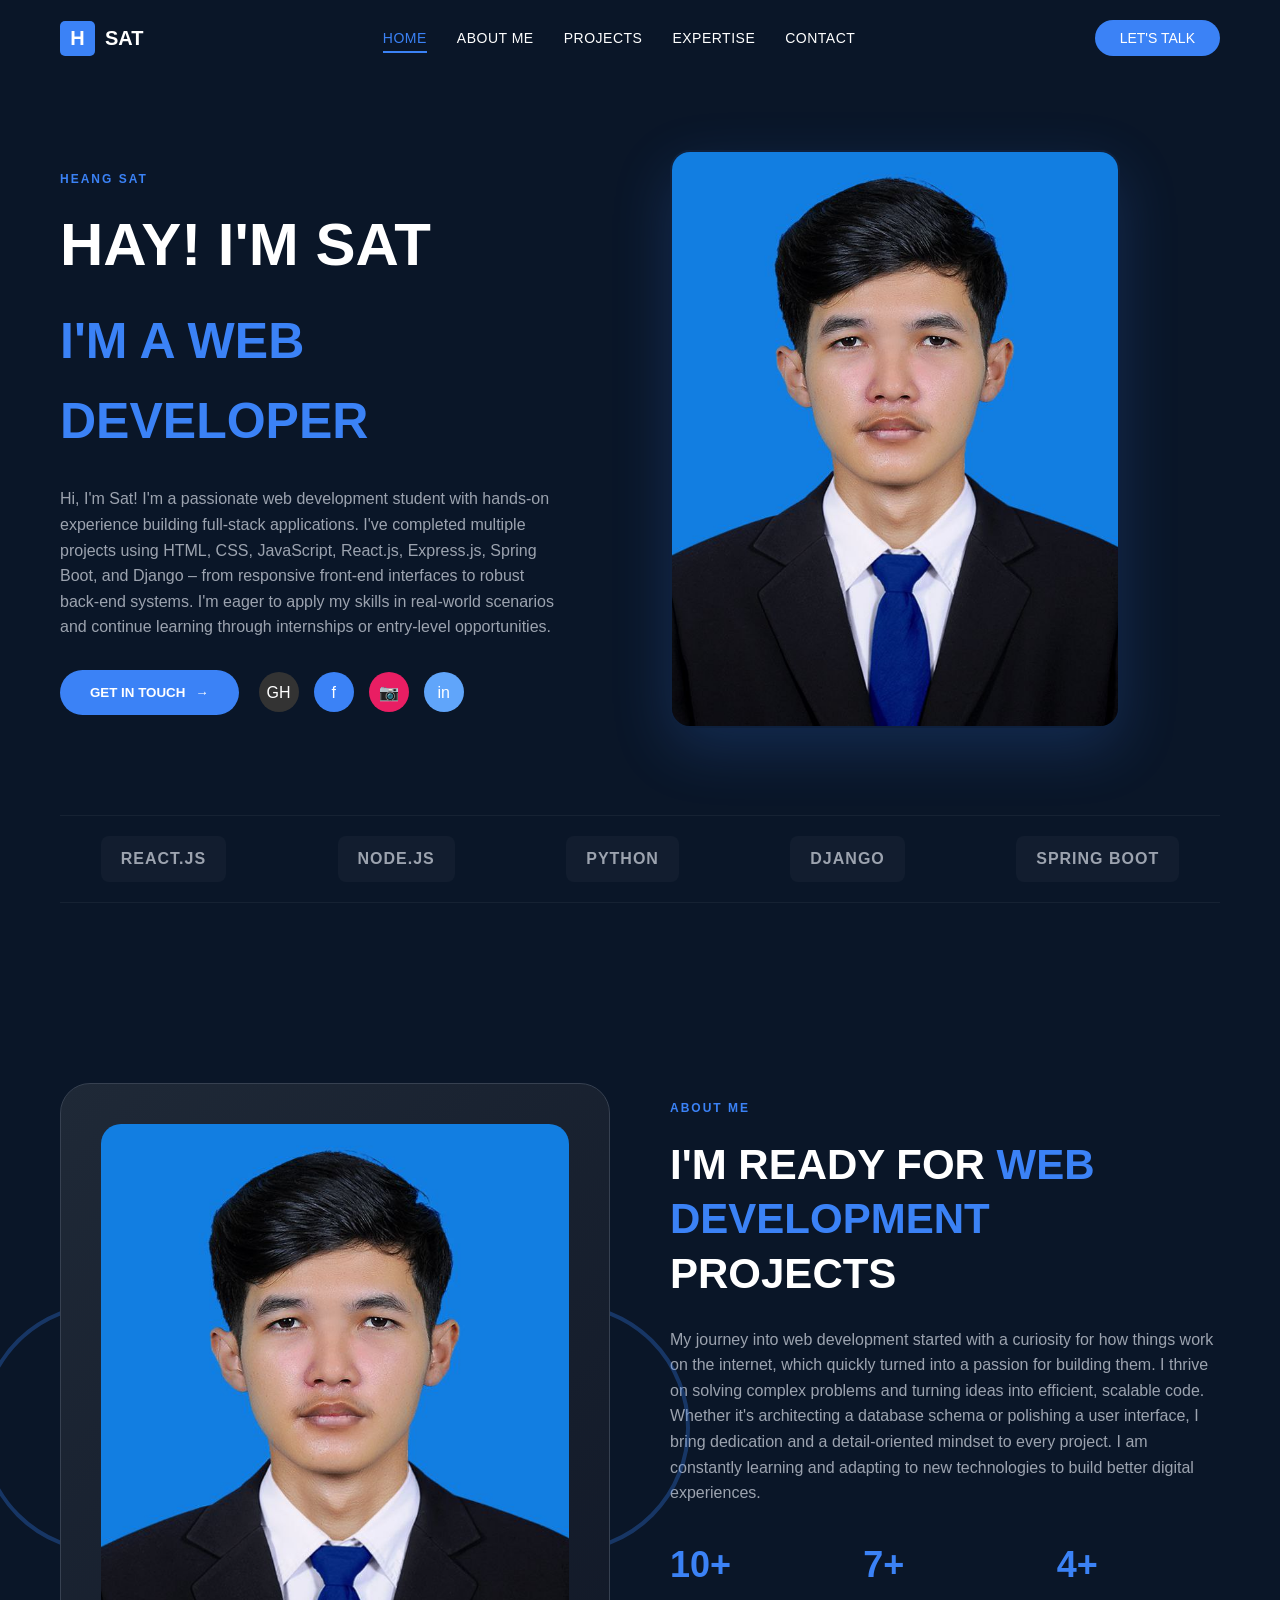
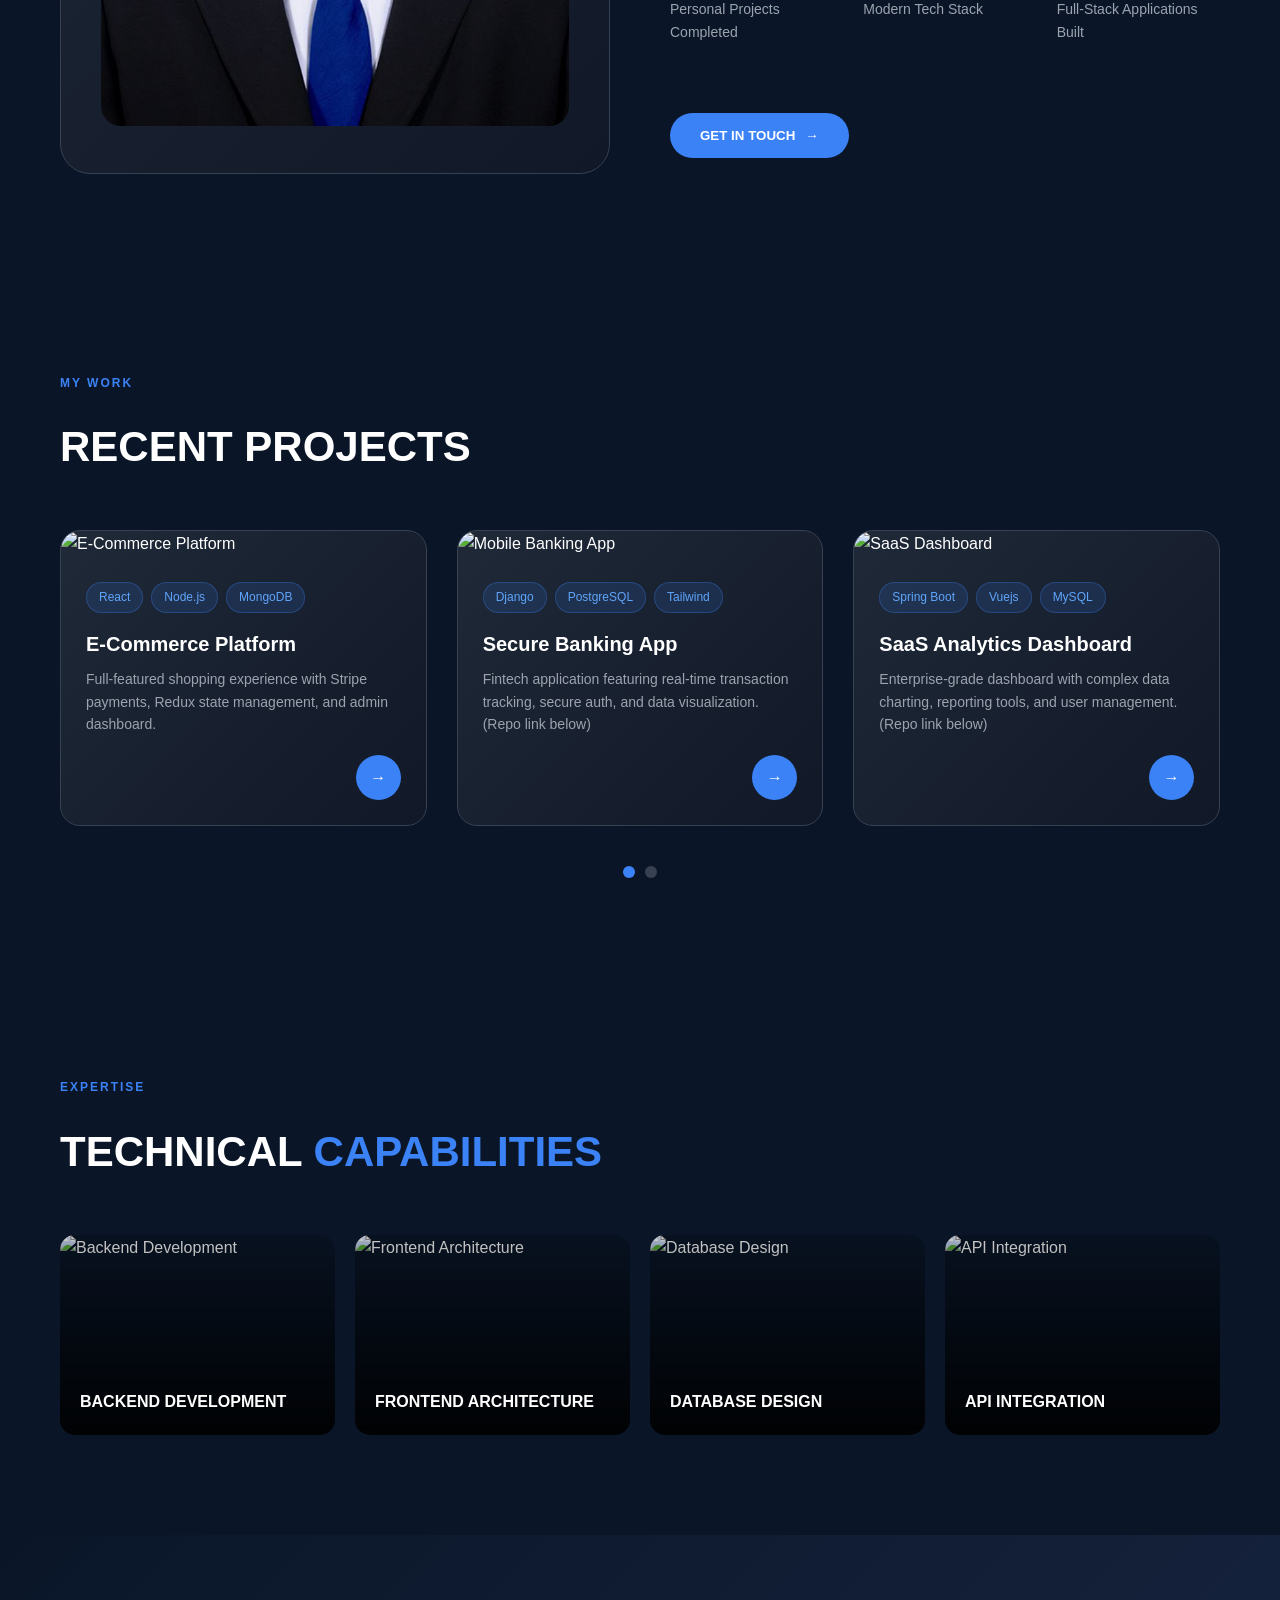
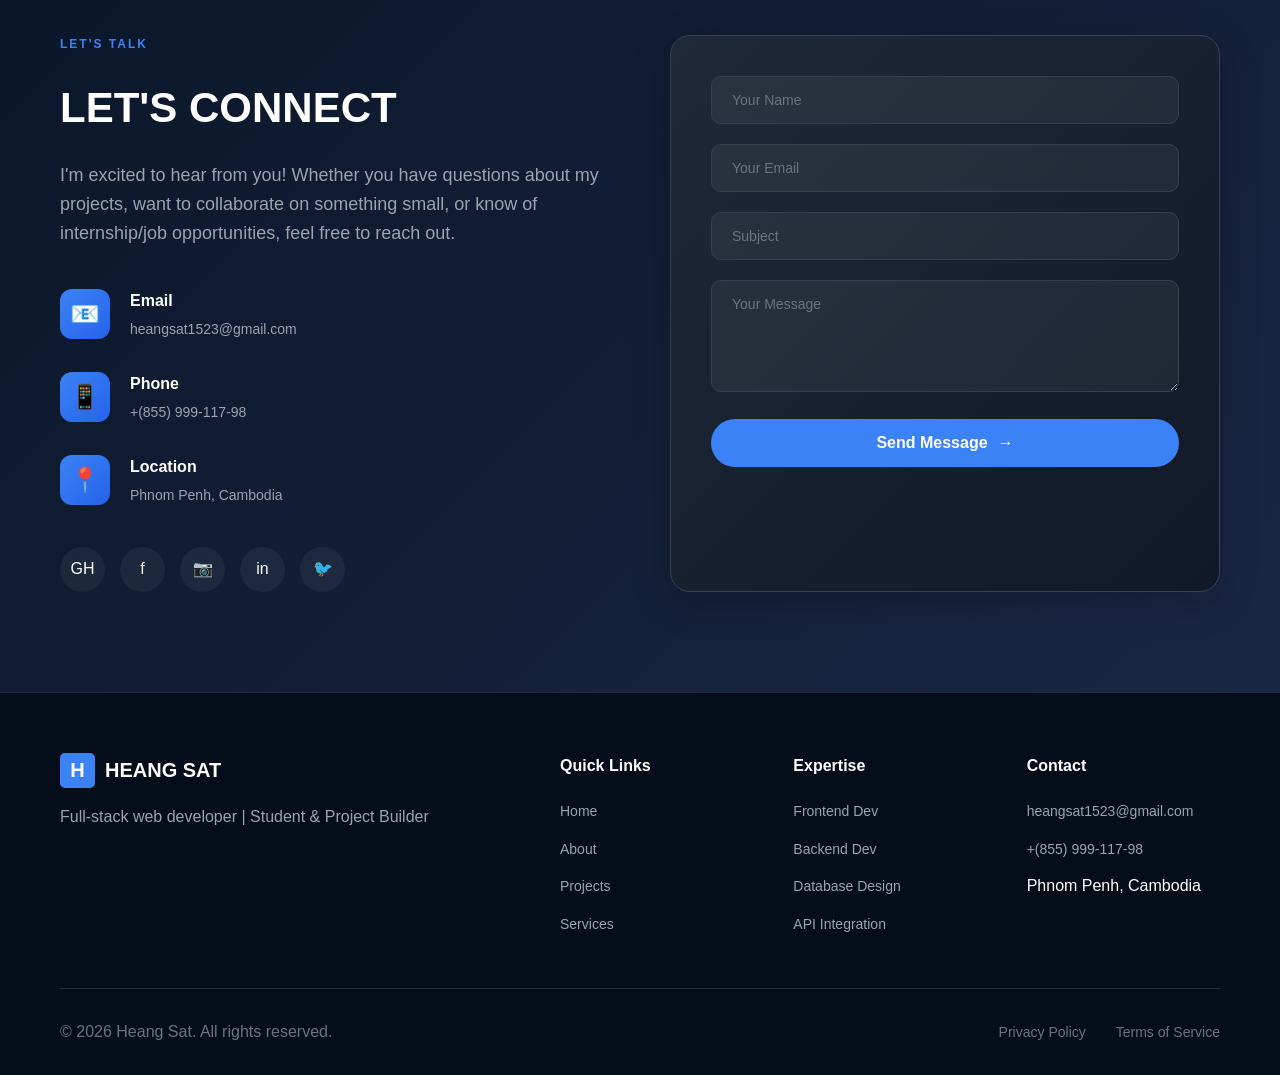
==== index.html @ 0d3fd27a "fix" ====
<!doctype html>
<html lang="en">
    <head>
        <meta charset="UTF-8" />
        <meta name="viewport" content="width=device-width, initial-scale=1.0" />
        <link rel="stylesheet" href="style.css" />
        <title>Heang Sat - Full Stack Developer</title>
    </head>
    <body>
        <nav id="navbar">
            <div class="nav-container">
                <div class="logo">
                    <div class="logo-icon">H</div>
                    <span>SAT</span>
                </div>
                <ul class="nav-links" id="navLinks">
                    <li><a href="#home" class="active">HOME</a></li>
                    <li><a href="#about">ABOUT ME</a></li>
                    <li><a href="#projects">PROJECTS</a></li>
                    <li><a href="#services">EXPERTISE</a></li>
                    <li><a href="#contact">CONTACT</a></li>
                </ul>
                <button class="cta-btn nav-cta">LET'S TALK</button>
                <button class="menu-toggle" id="menuToggle">☰</button>
            </div>
        </nav>

        <section class="hero" id="home">
            <div class="container">
                <div class="hero-content">
                    <div class="hero-text">
                        <h3>HEANG SAT</h3>
                        <h1>HAY! I'M SAT</h1>
                        <h2>I'M A WEB DEVELOPER</h2>
                        <p>
                            Hi, I'm Sat! I'm a passionate web development
                            student with hands-on experience building full-stack
                            applications. I've completed multiple projects using
                            HTML, CSS, JavaScript, React.js, Express.js, Spring
                            Boot, and Django – from responsive front-end
                            interfaces to robust back-end systems. I'm eager to
                            apply my skills in real-world scenarios and continue
                            learning through internships or entry-level
                            opportunities.
                        </p>
                        <div class="hero-actions">
                            <button class="btn-primary">
                                GET IN TOUCH
                                <span>→</span>
                            </button>
                            <div class="social-links">
                                <a
                                    href="https://github.com/heangsat"
                                    target="_blank"
                                    class="social-icon github"
                                    style="text-decoration: none; color: white"
                                    >GH</a
                                >
                                <div class="social-icon facebook">f</div>
                                <div class="social-icon instagram">📷</div>
                                <div class="social-icon linkedin">in</div>
                            </div>
                        </div>
                    </div>
                    <div class="hero-image">
                        <img src="image/heang-sat.jpg" alt="Heang Sat" />
                    </div>
                </div>
                <div class="logo-strip">
                    <span class="tech-item">REACT.JS</span>
                    <span class="tech-item">NODE.JS</span>
                    <span class="tech-item">PYTHON</span>
                    <span class="tech-item">DJANGO</span>
                    <span class="tech-item">SPRING BOOT</span>
                </div>
            </div>
        </section>

        <section class="about" id="about">
            <div class="container">
                <div class="about-content">
                    <div class="about-image">
                        <div class="circle-decoration circle-left"></div>
                        <div class="circle-decoration circle-right"></div>
                        <div class="about-image-wrapper">
                            <img src="image/heang-sat.jpg" alt="About SAT" />
                        </div>
                    </div>
                    <div class="about-text">
                        <h3>ABOUT ME</h3>
                        <h2>
                            I'M READY FOR <span>WEB DEVELOPMENT</span> PROJECTS
                        </h2>
                        <p>
                            My journey into web development started with a
                            curiosity for how things work on the internet, which
                            quickly turned into a passion for building them. I
                            thrive on solving complex problems and turning ideas
                            into efficient, scalable code. Whether it's
                            architecting a database schema or polishing a user
                            interface, I bring dedication and a detail-oriented
                            mindset to every project. I am constantly learning
                            and adapting to new technologies to build better
                            digital experiences.
                        </p>
                        <div class="stats">
                            <div class="stat-item">
                                <h4>10+</h4>
                                <p>Personal Projects Completed</p>
                            </div>
                            <div class="stat-item">
                                <h4>7+</h4>
                                <p>Modern Tech Stack</p>
                            </div>
                            <div class="stat-item">
                                <h4>4+</h4>
                                <p>Full-Stack Applications Built</p>
                            </div>
                        </div>
                        <button
                            class="btn-primary"
                            onclick="window.location.href = '#contact'"
                        >
                            GET IN TOUCH
                            <span>→</span>
                        </button>
                    </div>
                </div>
            </div>
        </section>

        <section class="projects" id="projects">
            <div class="container">
                <div class="section-header">
                    <h3>MY WORK</h3>
                    <h2>RECENT PROJECTS</h2>
                </div>
                <div class="projects-grid">
                    <div class="project-card">
                        <img
                            src="https://images.unsplash.com/photo-1467232004584-a241de8bcf5d?w=800&h=600&fit=crop"
                            alt="E-Commerce Platform"
                        />
                        <div class="project-info">
                            <div class="project-tags">
                                <span class="tag">React</span>
                                <span class="tag">Node.js</span>
                                <span class="tag">MongoDB</span>
                            </div>
                            <h3>E-Commerce Platform</h3>
                            <p>
                                Full-featured shopping experience with Stripe
                                payments, Redux state management, and admin
                                dashboard.
                            </p>
                            <div class="project-arrow">
                                <a
                                    href="https://frontend-3s97waiqn-heangsats-projects.vercel.app/"
                                    target="_blank"
                                    >→</a
                                >
                            </div>
                        </div>
                    </div>
                    <div class="project-card">
                        <img
                            src="https://images.unsplash.com/photo-1460925895917-afdab827c52f?w=800&h=600&fit=crop"
                            alt="Mobile Banking App"
                        />
                        <div class="project-info">
                            <div class="project-tags">
                                <span class="tag">Django</span>
                                <span class="tag">PostgreSQL</span>
                                <span class="tag">Tailwind</span>
                            </div>
                            <h3>Secure Banking App</h3>
                            <p>
                                Fintech application featuring real-time
                                transaction tracking, secure auth, and data
                                visualization. (Repo link below)
                            </p>
                            <div class="project-arrow">
                                <a
                                    href="https://github.com/heangsat"
                                    target="_blank"
                                    >→</a
                                >
                            </div>
                        </div>
                    </div>
                    <div class="project-card">
                        <img
                            src="https://images.unsplash.com/photo-1551650975-87deedd944c3?w=800&h=600&fit=crop"
                            alt="SaaS Dashboard"
                        />
                        <div class="project-info">
                            <div class="project-tags">
                                <span class="tag">Spring Boot</span>
                                <span class="tag">Vuejs</span>
                                <span class="tag">MySQL</span>
                            </div>
                            <h3>SaaS Analytics Dashboard</h3>
                            <p>
                                Enterprise-grade dashboard with complex data
                                charting, reporting tools, and user management.
                                (Repo link below)
                            </p>
                            <div class="project-arrow">
                                <a
                                    href="https://github.com/heangsat"
                                    target="_blank"
                                    >→</a
                                >
                            </div>
                        </div>
                    </div>
                </div>
                <div class="slider-dots">
                    <span class="dot active"></span>
                    <span class="dot"></span>
                </div>
            </div>
        </section>

        <section class="services" id="services">
            <div class="container">
                <div class="section-header">
                    <h3>EXPERTISE</h3>
                    <h2>
                        TECHNICAL
                        <span style="color: #3b82f6">CAPABILITIES</span>
                    </h2>
                </div>
                <div class="services-grid">
                    <div class="service-card">
                        <img
                            src="https://images.unsplash.com/photo-1555099962-4199c345e5dd?w=400&h=300&fit=crop"
                            alt="Backend Development"
                        />
                        <div class="service-overlay">
                            <h3>BACKEND DEVELOPMENT</h3>
                        </div>
                    </div>
                    <div class="service-card">
                        <img
                            src="https://images.unsplash.com/photo-1581291518633-83b4ebd1d83e?w=400&h=300&fit=crop"
                            alt="Frontend Architecture"
                        />
                        <div class="service-overlay">
                            <h3>FRONTEND ARCHITECTURE</h3>
                        </div>
                    </div>
                    <div class="service-card">
                        <img
                            src="https://images.unsplash.com/photo-1544383835-bda2bc66a55d?w=400&h=300&fit=crop"
                            alt="Database Design"
                        />
                        <div class="service-overlay">
                            <h3>DATABASE DESIGN</h3>
                        </div>
                    </div>
                    <div class="service-card">
                        <img
                            src="https://images.unsplash.com/photo-1551288049-bebda4e38f71?w=400&h=300&fit=crop"
                            alt="API Integration"
                        />
                        <div class="service-overlay">
                            <h3>API INTEGRATION</h3>
                        </div>
                    </div>
                </div>
            </div>
        </section>

        <section class="contact" id="contact">
            <div class="container">
                <div class="contact-content">
                    <div class="contact-info">
                        <h3>LET'S TALK</h3>
                        <h2>LET'S CONNECT</h2>
                        <p>
                            I'm excited to hear from you! Whether you have
                            questions about my projects, want to collaborate on
                            something small, or know of internship/job
                            opportunities, feel free to reach out.
                        </p>

                        <div class="contact-details">
                            <div class="contact-item">
                                <div class="contact-icon">📧</div>
                                <div>
                                    <h4>Email</h4>
                                    <p>heangsat1523@gmail.com</p>
                                </div>
                            </div>
                            <div class="contact-item">
                                <div class="contact-icon">📱</div>
                                <div>
                                    <h4>Phone</h4>
                                    <p>+(855) 999-117-98</p>
                                </div>
                            </div>
                            <div class="contact-item">
                                <div class="contact-icon">📍</div>
                                <div>
                                    <h4>Location</h4>
                                    <p>Phnom Penh, Cambodia</p>
                                </div>
                            </div>
                        </div>

                        <div class="social-links-footer">
                            <a
                                href="https://github.com/heangsat"
                                target="_blank"
                                class="social-link-footer github"
                                >GH</a
                            >
                            <a href="#" class="social-link-footer facebook"
                                >f</a
                            >
                            <a href="#" class="social-link-footer instagram"
                                >📷</a
                            >
                            <a href="#" class="social-link-footer linkedin"
                                >in</a
                            >
                            <a href="#" class="social-link-footer twitter"
                                >🐦</a
                            >
                        </div>
                    </div>

                    <div class="contact-form-wrapper">
                        <form class="contact-form">
                            <div class="form-group">
                                <input
                                    type="text"
                                    placeholder="Your Name"
                                    required
                                />
                            </div>
                            <div class="form-group">
                                <input
                                    type="email"
                                    placeholder="Your Email"
                                    required
                                />
                            </div>
                            <div class="form-group">
                                <input type="text" placeholder="Subject" />
                            </div>
                            <div class="form-group">
                                <textarea
                                    placeholder="Your Message"
                                    rows="5"
                                    required
                                ></textarea>
                            </div>
                            <button type="submit" class="btn-submit">
                                Send Message
                                <span>→</span>
                            </button>
                        </form>
                    </div>
                </div>
            </div>
        </section>

        <footer>
            <div class="container">
                <div class="footer-content">
                    <div class="footer-brand">
                        <div class="logo">
                            <div class="logo-icon">H</div>
                            <span>HEANG SAT</span>
                        </div>
                        <p>
                            Full-stack web developer | Student & Project Builder
                        </p>
                    </div>
                    <div class="footer-links">
                        <div class="footer-column">
                            <h4>Quick Links</h4>
                            <ul>
                                <li><a href="#home">Home</a></li>
                                <li><a href="#about">About</a></li>
                                <li><a href="#projects">Projects</a></li>
                                <li><a href="#services">Services</a></li>
                            </ul>
                        </div>
                        <div class="footer-column">
                            <h4>Expertise</h4>
                            <ul>
                                <li><a href="#">Frontend Dev</a></li>
                                <li><a href="#">Backend Dev</a></li>
                                <li><a href="#">Database Design</a></li>
                                <li><a href="#">API Integration</a></li>
                            </ul>
                        </div>
                        <div class="footer-column">
                            <h4>Contact</h4>
                            <ul>
                                <li>
                                    <a href="mailto:heangsat1523@gmail.com"
                                        >heangsat1523@gmail.com</a
                                    >
                                </li>
                                <li>
                                    <a href="tel:+(855)99911798"
                                        >+(855) 999-117-98</a
                                    >
                                </li>
                                <li>Phnom Penh, Cambodia</li>
                            </ul>
                        </div>
                    </div>
                </div>
                <div class="footer-bottom">
                    <p>© 2026 Heang Sat. All rights reserved.</p>
                    <div class="footer-bottom-links">
                        <a href="#">Privacy Policy</a>
                        <a href="#">Terms of Service</a>
                    </div>
                </div>
            </div>
        </footer>

        <script src="script.js"></script>
    </body>
</html>
---- style.css ----
* {
  margin: 0;
  padding: 0;
  box-sizing: border-box;
}

body {
  font-family: "Segoe UI", Tahoma, Geneva, Verdana, sans-serif;
  background-color: #0a1628;
  color: white;
  line-height: 1.6;
  overflow-x: hidden;
}

.container {
  max-width: 1200px;
  margin: 0 auto;
  padding: 0 20px;
}

/* Animations */
@keyframes fadeInUp {
  from {
    opacity: 0;
    transform: translateY(20px);
  }
  to {
    opacity: 1;
    transform: translateY(0);
  }
}

nav {
  position: fixed;
  width: 100%;
  top: 0;
  z-index: 1000;
  transition: all 0.3s ease;
}

nav.scrolled {
  background-color: rgba(10, 22, 40, 0.95);
  backdrop-filter: blur(10px);
  box-shadow: 0 4px 20px rgba(0, 0, 0, 0.3);
}

.nav-container {
  display: flex;
  justify-content: space-between;
  align-items: center;
  padding: 20px;
  max-width: 1200px;
  margin: 0 auto;
}

.logo {
  display: flex;
  align-items: center;
  gap: 10px;
  font-size: 20px;
  font-weight: bold;
}

.logo-icon {
  width: 35px;
  height: 35px;
  background: #3b82f6;
  border-radius: 5px;
  display: flex;
  align-items: center;
  justify-content: center;
  font-weight: bold;
}

.nav-links {
  display: flex;
  gap: 30px;
  list-style: none;
}

.nav-links a {
  color: white;
  text-decoration: none;
  font-size: 14px;
  transition: color 0.3s;
  text-transform: uppercase;
  letter-spacing: 0.5px;
}

.nav-links a:hover,
.nav-links a.active {
  color: #3b82f6;
}

.nav-links a.active {
  border-bottom: 2px solid #3b82f6;
  padding-bottom: 5px;
}

.cta-btn {
  background: #3b82f6;
  color: white;
  padding: 10px 25px;
  border-radius: 25px;
  border: none;
  cursor: pointer;
  font-size: 14px;
  transition: all 0.3s;
}

.cta-btn:hover {
  background: #2563eb;
  transform: translateY(-2px);
  box-shadow: 0 4px 12px rgba(59, 130, 246, 0.3);
}

.menu-toggle {
  display: none;
  background: none;
  border: none;
  color: white;
  font-size: 24px;
  cursor: pointer;
}

.hero {
  padding-top: 150px;
  padding-bottom: 80px;
}

.hero-content {
  display: grid;
  grid-template-columns: 1fr 1fr;
  gap: 60px;
  align-items: center;
}

.hero-text h3 {
  color: #3b82f6;
  font-size: 12px;
  letter-spacing: 2px;
  margin-bottom: 20px;
  animation: fadeInUp 0.6s ease-out forwards;
}

.hero-text h1 {
  font-size: 60px;
  line-height: 1.2;
  margin-bottom: 20px;
  animation: fadeInUp 0.6s ease-out 0.2s forwards;
  opacity: 0;
}

.hero-text h2 {
  font-size: 50px;
  color: #3b82f6;
  margin-bottom: 25px;
  animation: fadeInUp 0.6s ease-out 0.4s forwards;
  opacity: 0;
}

.hero-text p {
  color: #9ca3af;
  margin-bottom: 30px;
  max-width: 500px;
  animation: fadeInUp 0.6s ease-out 0.6s forwards;
  opacity: 0;
}

.hero-actions {
  display: flex;
  align-items: center;
  gap: 20px;
  animation: fadeInUp 0.6s ease-out 0.8s forwards;
  opacity: 0;
}

.btn-primary {
  background: #3b82f6;
  color: white;
  padding: 15px 30px;
  border-radius: 30px;
  border: none;
  cursor: pointer;
  display: flex;
  align-items: center;
  gap: 10px;
  transition: all 0.3s;
  font-weight: 600;
}

.btn-primary:hover {
  background: #2563eb;
  transform: translateY(-2px);
  box-shadow: 0 5px 15px rgba(59, 130, 246, 0.4);
}

.social-links {
  display: flex;
  gap: 15px;
}

.social-icon {
  width: 40px;
  height: 40px;
  border-radius: 50%;
  display: flex;
  align-items: center;
  justify-content: center;
  cursor: pointer;
  transition: transform 0.3s;
}

.social-icon:hover {
  transform: scale(1.1);
}

.facebook {
  background: #3b82f6;
}
.instagram {
  background: #e91e63;
}
.linkedin {
  background: #60a5fa;
}
.github {
  background: #333;
}

.hero-image {
  position: relative;
  animation: fadeInUp 1s ease-out 0.5s forwards;
  opacity: 0;
}

.hero-image img {
  width: 100%;
  max-width: 450px;
  border-radius: 20px;
  box-shadow: 0 20px 60px rgba(59, 130, 246, 0.2);
  border: 2px solid rgba(59, 130, 246, 0.1);
}

.logo-strip {
  margin-top: 80px;
  display: flex;
  justify-content: space-around;
  align-items: center;
  flex-wrap: wrap;
  gap: 30px;
  padding: 20px 0;
  border-top: 1px solid rgba(255, 255, 255, 0.05);
  border-bottom: 1px solid rgba(255, 255, 255, 0.05);
}

.tech-item {
  font-size: 16px;
  font-weight: bold;
  letter-spacing: 1px;
  color: #9ca3af;
  padding: 10px 20px;
  border-radius: 8px;
  background: rgba(255, 255, 255, 0.03);
  transition: all 0.3s;
}

.tech-item:hover {
  color: #3b82f6;
  background: rgba(59, 130, 246, 0.1);
  transform: translateY(-3px);
}

.about {
  padding: 100px 0;
}

.about-content {
  display: grid;
  grid-template-columns: 1fr 1fr;
  gap: 60px;
  align-items: center;
}

.about-image {
  position: relative;
}

.about-image-wrapper {
  position: relative;
  background: linear-gradient(135deg, #1f2937, #111827);
  border-radius: 30px;
  padding: 40px;
  border: 1px solid #374151;
}

.about-image img {
  width: 100%;
  border-radius: 20px;
}

.circle-decoration {
  position: absolute;
  width: 250px;
  height: 250px;
  border: 4px solid rgba(59, 130, 246, 0.3);
  border-radius: 50%;
  top: 50%;
  transform: translateY(-50%);
}

.circle-left {
  left: -80px;
}
.circle-right {
  right: -80px;
}

.about-text h3 {
  color: #3b82f6;
  font-size: 12px;
  letter-spacing: 2px;
  margin-bottom: 20px;
}

.about-text h2 {
  font-size: 42px;
  line-height: 1.3;
  margin-bottom: 25px;
}

.about-text h2 span {
  color: #3b82f6;
}

.about-text p {
  color: #9ca3af;
  margin-bottom: 30px;
}

.stats {
  display: grid;
  grid-template-columns: repeat(3, 1fr);
  gap: 30px;
  margin-bottom: 40px;
}

.stat-item h4 {
  font-size: 36px;
  color: #3b82f6;
  margin-bottom: 5px;
}

.stat-item p {
  font-size: 14px;
  color: #9ca3af;
}

.projects {
  padding: 100px 0;
}

.section-header h3 {
  color: #3b82f6;
  font-size: 12px;
  letter-spacing: 2px;
  margin-bottom: 20px;
}

.section-header h2 {
  font-size: 42px;
  margin-bottom: 50px;
}

.projects-grid {
  display: grid;
  grid-template-columns: repeat(3, 1fr);
  gap: 30px;
  margin-bottom: 40px;
}

.project-card {
  background: linear-gradient(135deg, #1f2937, #111827);
  border-radius: 20px;
  overflow: hidden;
  border: 1px solid #374151;
  transition: all 0.3s ease;
  cursor: pointer;
  position: relative;
  top: 0;
}

.project-card:hover {
  transform: translateY(-10px);
  border-color: #3b82f6;
  box-shadow: 0 10px 30px rgba(0, 0, 0, 0.3);
}

.project-card img {
  width: 100%;
  height: 250px;
  object-fit: cover;
  transition: transform 0.5s;
}

.project-card:hover img {
  transform: scale(1.05);
}

.project-info {
  padding: 25px;
}

.project-tags {
  display: flex;
  flex-wrap: wrap;
  gap: 8px;
  margin-bottom: 15px;
}

.tag {
  background: rgba(59, 130, 246, 0.15);
  color: #60a5fa;
  padding: 5px 12px;
  border-radius: 20px;
  font-size: 12px;
  font-weight: 500;
  border: 1px solid rgba(59, 130, 246, 0.3);
}

.project-info h3 {
  font-size: 20px;
  margin-bottom: 8px;
}

.project-info p {
  color: #9ca3af;
  font-size: 14px;
  margin-bottom: 20px;
}

.project-arrow {
  width: 45px;
  height: 45px;
  background: #3b82f6;
  border-radius: 50%;
  display: flex;
  align-items: center;
  justify-content: center;
  margin-left: auto;
  transition: background 0.3s;
  color: white;
  text-decoration: none;
}
.project-arrow a {
    color: white;
    text-decoration: none;
    width: 100%;
    height: 100%;
    display: flex;
    align-items: center;
    justify-content: center;
}

.project-card:hover .project-arrow {
  background: #2563eb;
}

.slider-dots {
  display: flex;
  justify-content: center;
  gap: 10px;
}

.dot {
  width: 12px;
  height: 12px;
  border-radius: 50%;
  background: #374151;
  cursor: pointer;
  transition: background 0.3s;
}

.dot.active {
  background: #3b82f6;
}

.services {
  padding: 100px 0;
}

.services-grid {
  display: grid;
  grid-template-columns: repeat(4, 1fr);
  gap: 20px;
}

.service-card {
  position: relative;
  height: 200px;
  border-radius: 15px;
  overflow: hidden;
  cursor: pointer;
}

.service-card img {
  width: 100%;
  height: 100%;
  object-fit: cover;
  transition: transform 0.5s;
}

.service-card:hover img {
  transform: scale(1.1);
}

.service-overlay {
  position: absolute;
  inset: 0;
  background: linear-gradient(to top, rgba(0, 0, 0, 0.9), rgba(0,0,0,0.2));
  display: flex;
  align-items: flex-end;
  padding: 20px;
  transition: all 0.3s;
}

.service-card:hover .service-overlay {
  background: linear-gradient(to top, rgba(59, 130, 246, 0.8), rgba(59, 130, 246, 0.1));
}

.service-overlay h3 {
  font-size: 16px;
  font-weight: bold;
}

.contact {
  padding: 100px 0;
  background: linear-gradient(135deg, #0a1628 0%, #1a2744 100%);
}

.contact-content {
  display: grid;
  grid-template-columns: 1fr 1fr;
  gap: 60px;
}

.contact-info h3 {
  color: #3b82f6;
  font-size: 12px;
  letter-spacing: 2px;
  margin-bottom: 20px;
}

.contact-info h2 {
  font-size: 42px;
  margin-bottom: 20px;
}

.contact-info p {
  color: #9ca3af;
  margin-bottom: 40px;
  font-size: 18px;
}

.contact-details {
  margin-bottom: 40px;
}

.contact-item {
  display: flex;
  align-items: center;
  gap: 20px;
  margin-bottom: 30px;
}

.contact-icon {
  width: 50px;
  height: 50px;
  background: linear-gradient(135deg, #3b82f6, #2563eb);
  border-radius: 12px;
  display: flex;
  align-items: center;
  justify-content: center;
  font-size: 24px;
}

.contact-item h4 {
  font-size: 16px;
  margin-bottom: 5px;
}

.contact-item p {
  color: #9ca3af;
  margin: 0;
  font-size: 14px;
}

.social-links-footer {
  display: flex;
  gap: 15px;
}

.social-link-footer {
  width: 45px;
  height: 45px;
  border-radius: 50%;
  display: flex;
  align-items: center;
  justify-content: center;
  cursor: pointer;
  transition: transform 0.3s;
  text-decoration: none;
  color: white;
  background: rgba(255, 255, 255, 0.05);
}

.social-link-footer:hover {
  transform: translateY(-5px);
  background: #3b82f6;
}

.contact-form-wrapper {
  background: linear-gradient(135deg, #1f2937, #111827);
  padding: 40px;
  border-radius: 20px;
  border: 1px solid #374151;
  box-shadow: 0 10px 40px rgba(0,0,0,0.2);
}

.contact-form {
  display: flex;
  flex-direction: column;
  gap: 20px;
}

.form-group input,
.form-group textarea {
  width: 100%;
  padding: 15px 20px;
  background: rgba(255, 255, 255, 0.05);
  border: 1px solid #374151;
  border-radius: 10px;
  color: white;
  font-size: 14px;
  transition: all 0.3s;
  font-family: inherit;
}

.form-group input:focus,
.form-group textarea:focus {
  outline: none;
  border-color: #3b82f6;
  background: rgba(255, 255, 255, 0.08);
}

.form-group input::placeholder,
.form-group textarea::placeholder {
  color: #6b7280;
}

.btn-submit {
  background: #3b82f6;
  color: white;
  padding: 15px 40px;
  border-radius: 30px;
  border: none;
  cursor: pointer;
  display: flex;
  align-items: center;
  justify-content: center;
  gap: 10px;
  font-size: 16px;
  font-weight: 600;
  transition: background 0.3s;
}

.btn-submit:hover {
  background: #2563eb;
}

footer {
  background: #050d1a;
  padding: 60px 0 30px;
  border-top: 1px solid #1f2937;
}

.footer-content {
  display: grid;
  grid-template-columns: 2fr 3fr;
  gap: 60px;
  margin-bottom: 40px;
}

.footer-brand p {
  color: #9ca3af;
  margin-top: 15px;
  line-height: 1.8;
}

.footer-links {
  display: grid;
  grid-template-columns: repeat(3, 1fr);
  gap: 40px;
}

.footer-column h4 {
  font-size: 16px;
  margin-bottom: 20px;
  color: white;
}

.footer-column ul {
  list-style: none;
}

.footer-column ul li {
  margin-bottom: 12px;
}

.footer-column ul li a {
  color: #9ca3af;
  text-decoration: none;
  transition: color 0.3s;
  font-size: 14px;
}

.footer-column ul li a:hover {
  color: #3b82f6;
}

.footer-bottom {
  display: flex;
  justify-content: space-between;
  align-items: center;
  padding-top: 30px;
  border-top: 1px solid #1f2937;
  color: #6b7280;
}

.footer-bottom-links {
  display: flex;
  gap: 30px;
}

.footer-bottom-links a {
  color: #6b7280;
  text-decoration: none;
  font-size: 14px;
  transition: color 0.3s;
}

.footer-bottom-links a:hover {
  color: #3b82f6;
}

@media (max-width: 768px) {
  .nav-links,
  .nav-cta {
    display: none;
  }

  .nav-links.active {
    display: flex;
    flex-direction: column;
    position: absolute;
    top: 70px;
    left: 0;
    right: 0;
    background: rgba(10, 22, 40, 0.98);
    padding: 20px;
    gap: 20px;
    border-bottom: 1px solid #1f2937;
  }

  .menu-toggle {
    display: block;
  }

  .hero-content,
  .about-content,
  .contact-content {
    grid-template-columns: 1fr;
    gap: 40px;
  }
  
  .hero {
      padding-top: 100px;
  }

  .hero-text h1 {
    font-size: 40px;
  }

  .hero-text h2 {
    font-size: 30px;
  }
  
  .logo-strip {
      gap: 15px;
  }
  
  .tech-item {
      font-size: 14px;
      padding: 8px 15px;
  }

  .projects-grid {
    grid-template-columns: 1fr;
  }

  .services-grid {
    grid-template-columns: repeat(2, 1fr);
  }

  .circle-decoration {
    display: none;
  }

  .footer-content {
    grid-template-columns: 1fr;
    gap: 40px;
  }

  .footer-links {
    grid-template-columns: 1fr;
    gap: 30px;
  }

  .footer-bottom {
    flex-direction: column;
    gap: 20px;
    text-align: center;
  }
}
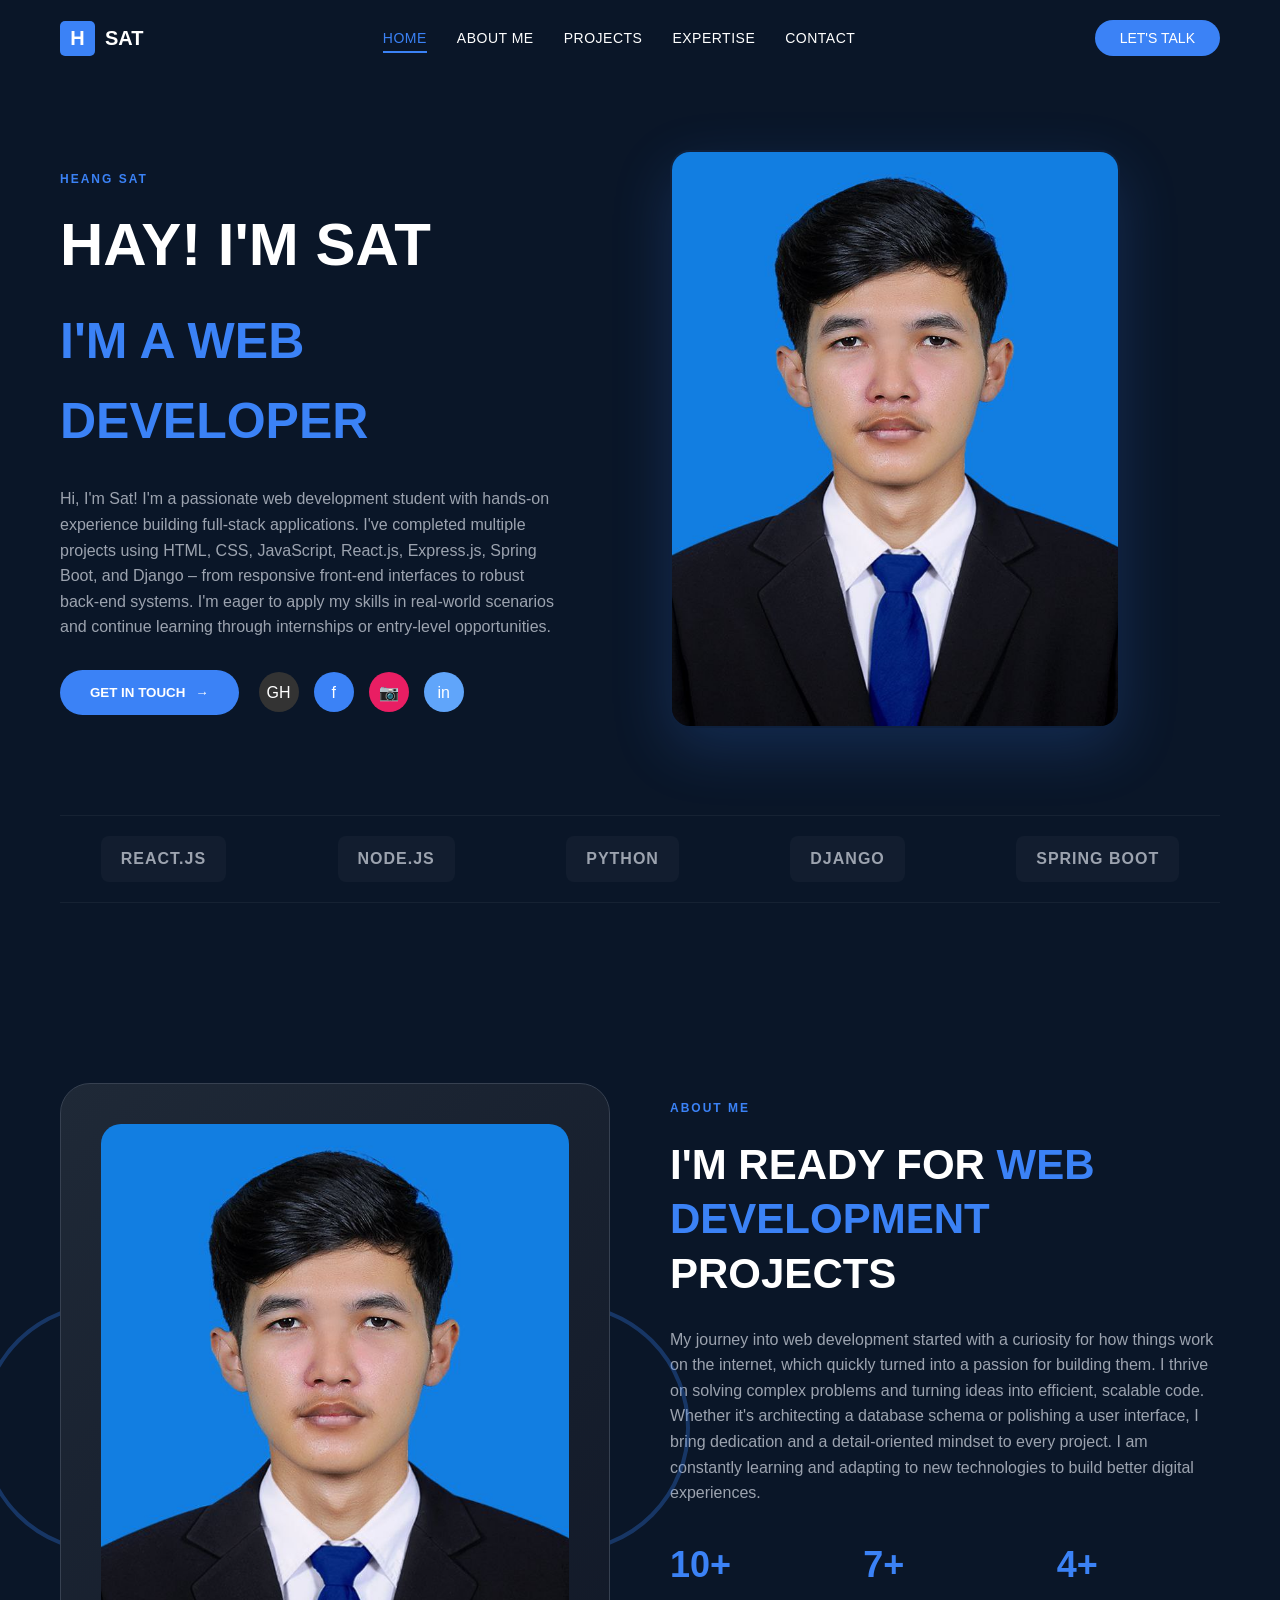
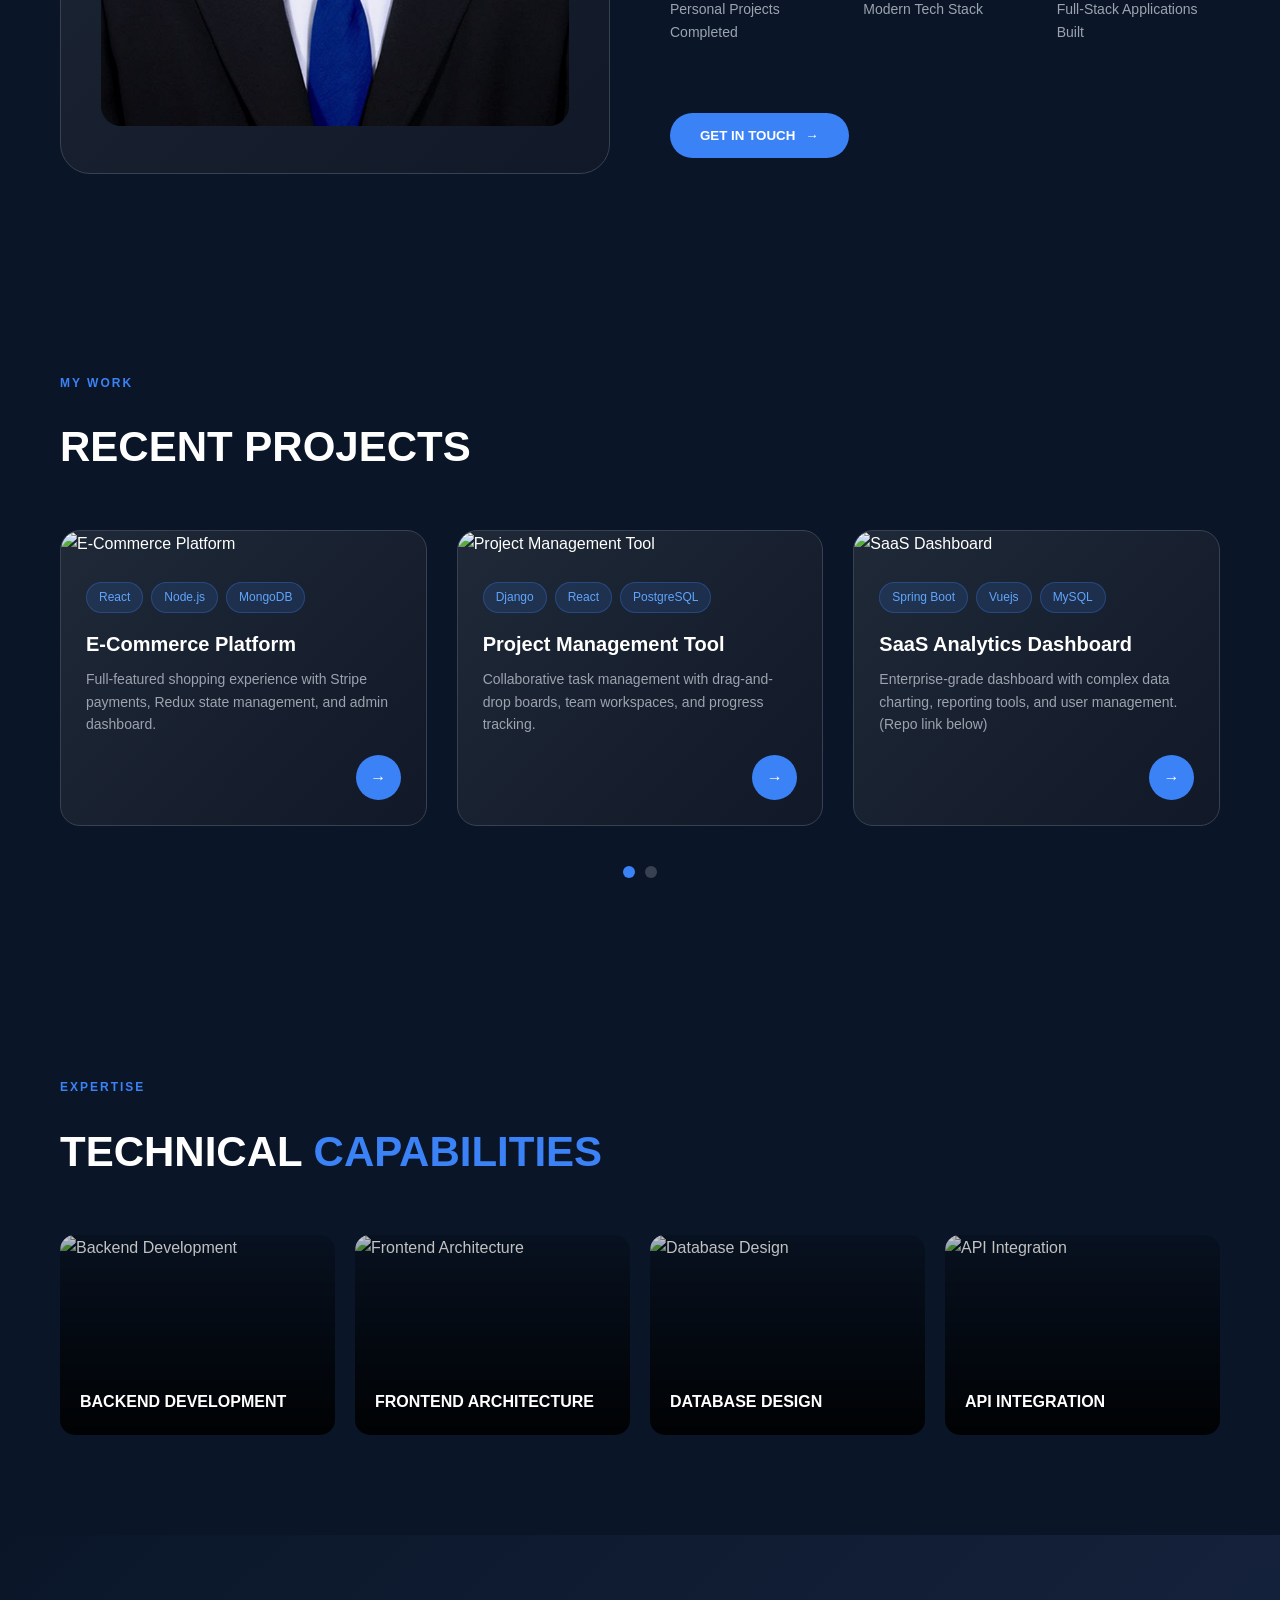
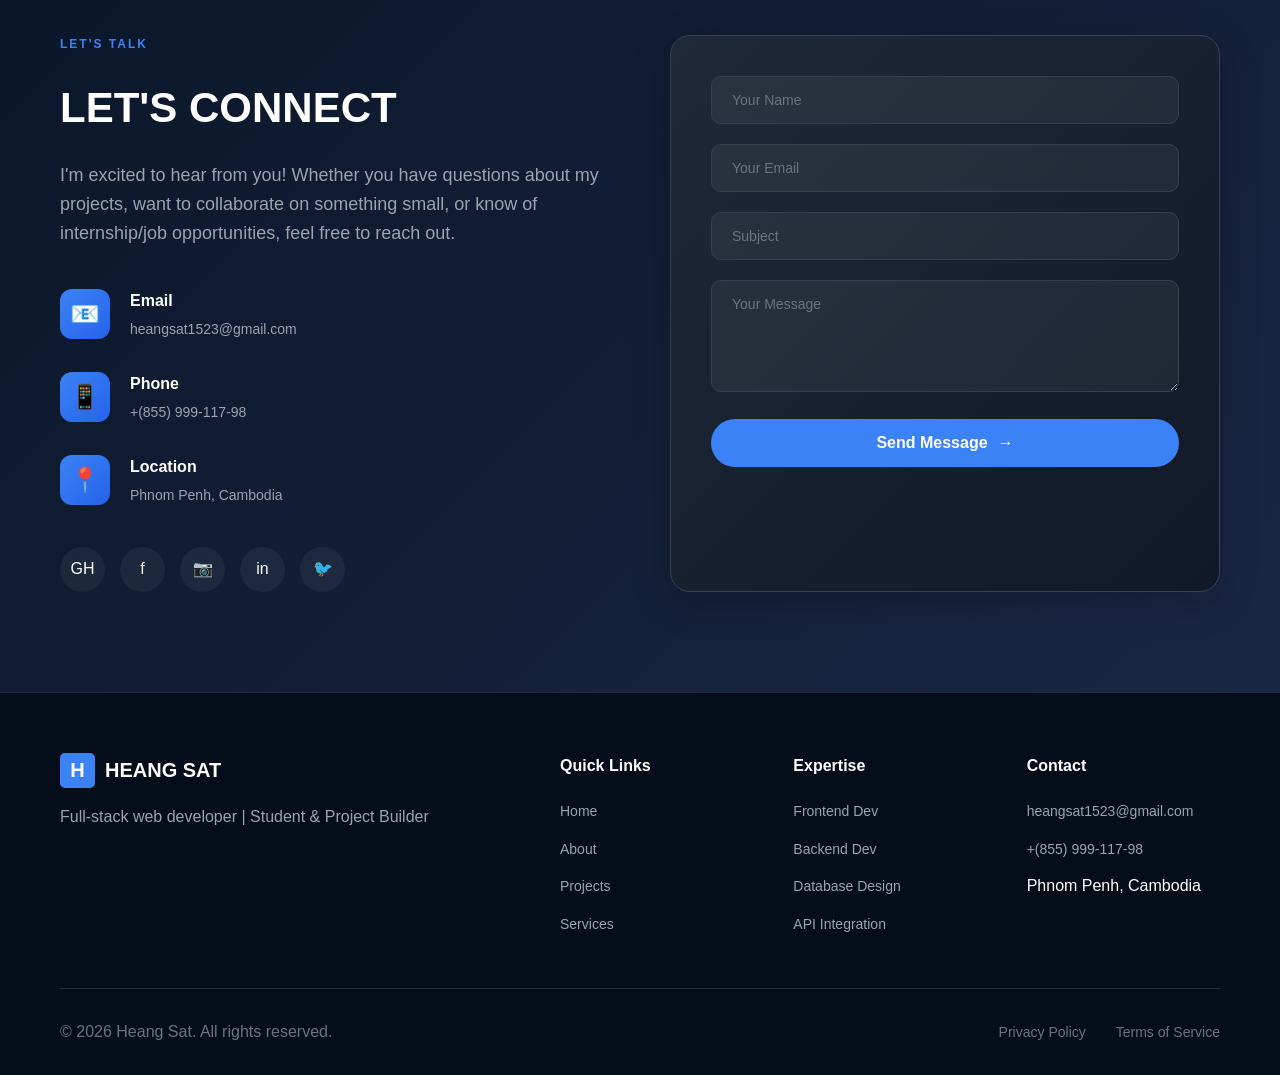
==== commit 389acc08: "fix" ====
--- a/index.html
+++ b/index.html
@@ -164,20 +164,19 @@
                     </div>
                     <div class="project-card">
                         <img
-                            src="https://images.unsplash.com/photo-1460925895917-afdab827c52f?w=800&h=600&fit=crop"
-                            alt="Mobile Banking App"
+                            src="https://images.unsplash.com/photo-1507925921958-8a62f3d1a50d?w=800&h=600&fit=crop"
+                            alt="Project Management Tool"
                         />
                         <div class="project-info">
                             <div class="project-tags">
                                 <span class="tag">Django</span>
+                                <span class="tag">React</span>
                                 <span class="tag">PostgreSQL</span>
-                                <span class="tag">Tailwind</span>
-                            </div>
-                            <h3>Secure Banking App</h3>
+                            </div>
+                            <h3>Project Management Tool</h3>
                             <p>
-                                Fintech application featuring real-time
-                                transaction tracking, secure auth, and data
-                                visualization. (Repo link below)
+                                Collaborative task management with drag-and-drop
+                                boards, team workspaces, and progress tracking.
                             </p>
                             <div class="project-arrow">
                                 <a
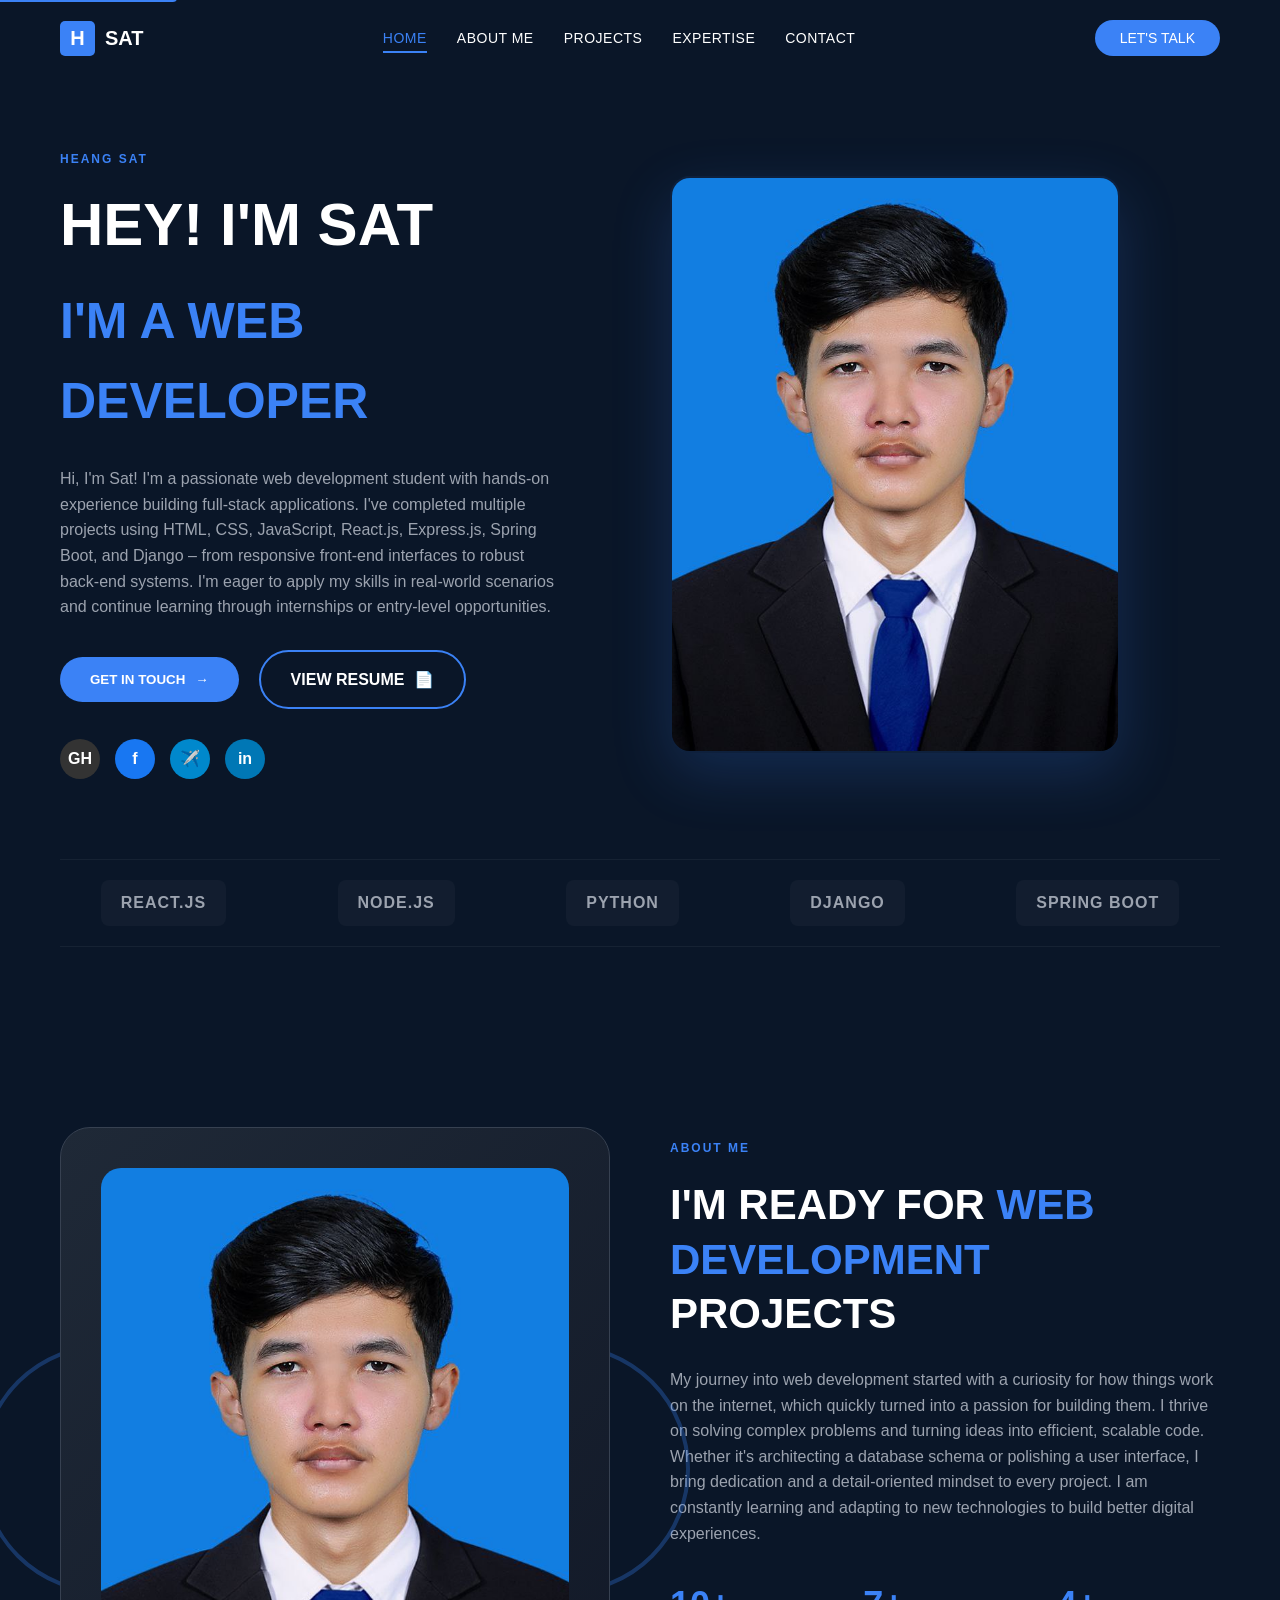
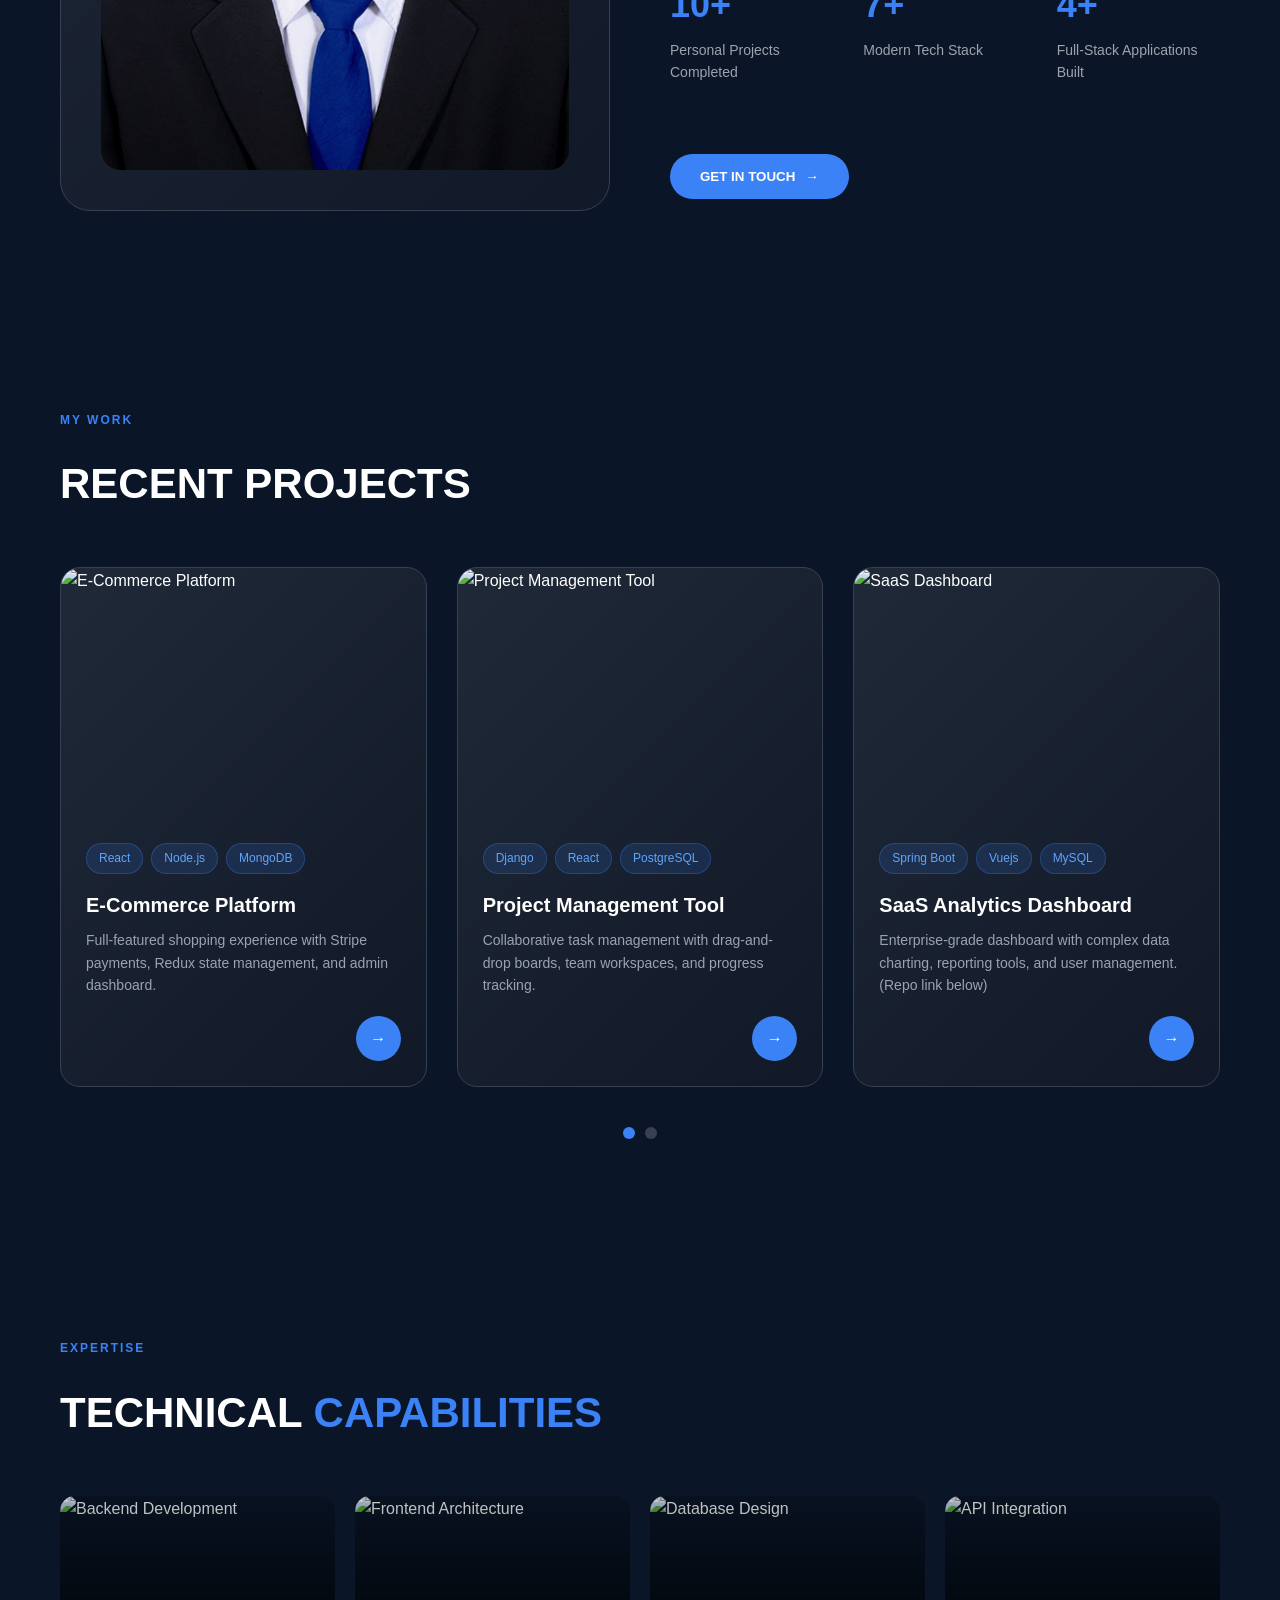
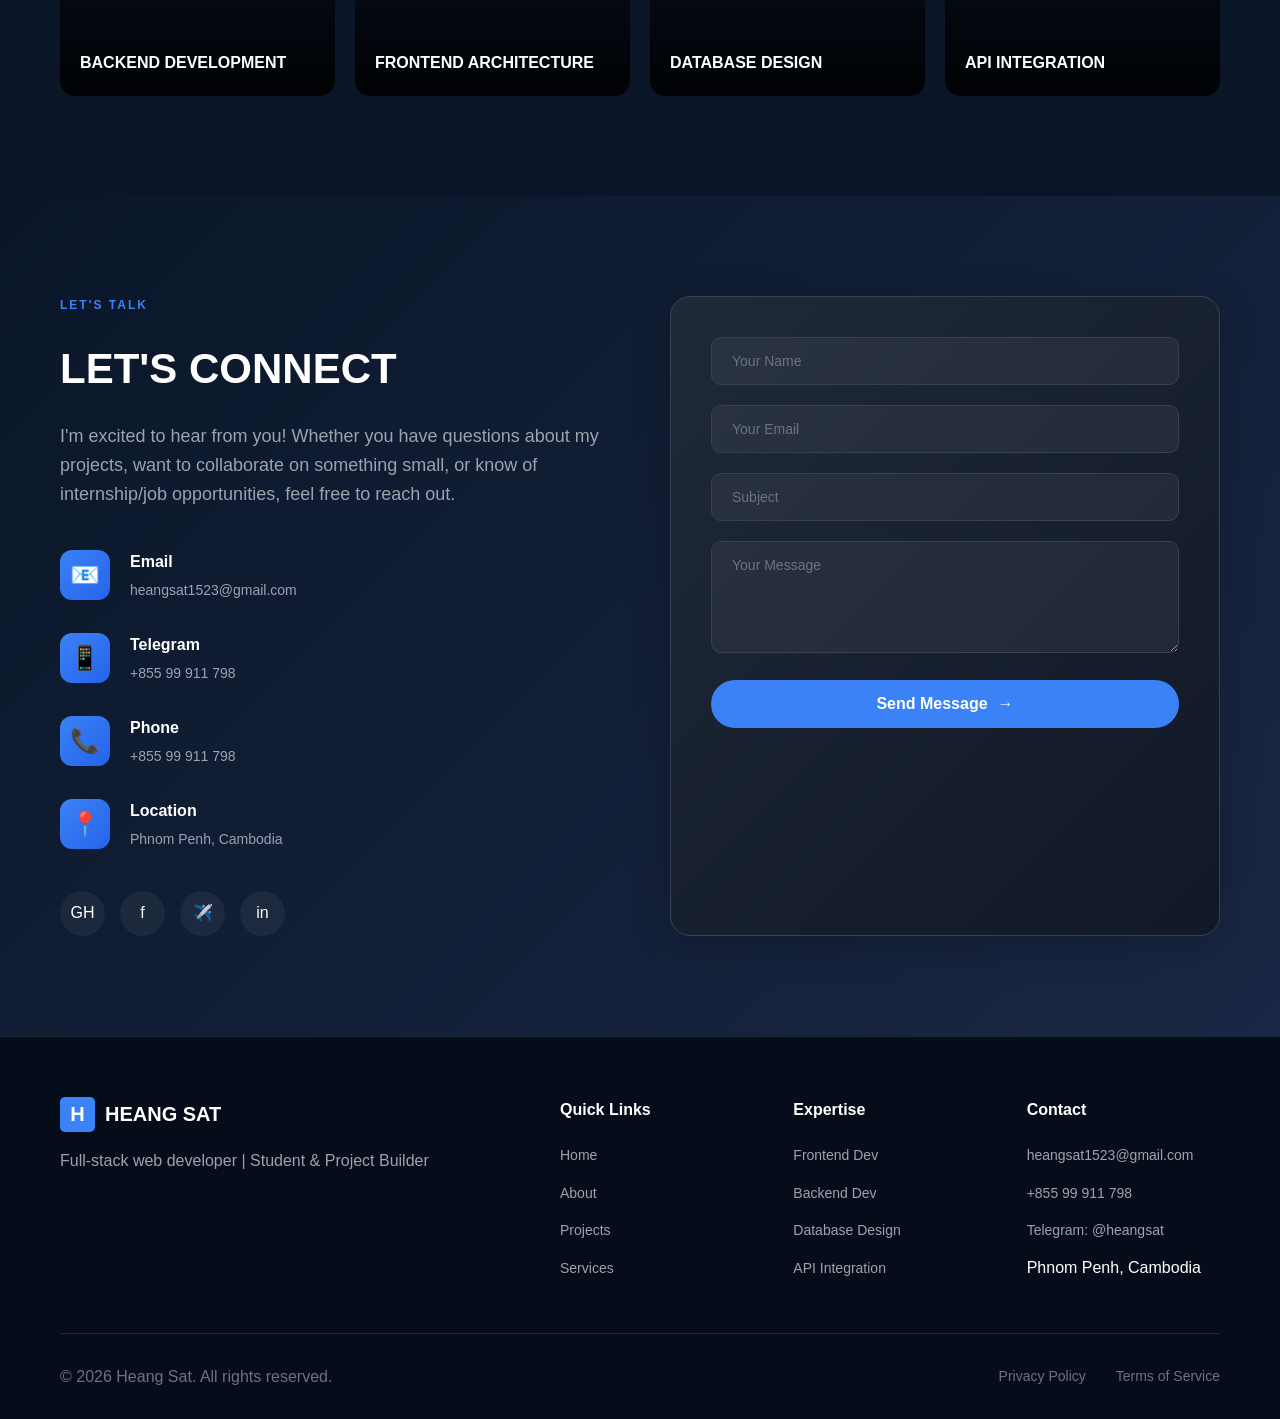
==== commit d2d9dd28: "fix need" ====
--- a/index.html
+++ b/index.html
@@ -3,11 +3,41 @@
     <head>
         <meta charset="UTF-8" />
         <meta name="viewport" content="width=device-width, initial-scale=1.0" />
+        <meta
+            name="description"
+            content="Heang Sat - Full Stack Web Developer specializing in React, Node.js, Django, and Spring Boot. Building modern web applications in Phnom Penh, Cambodia."
+        />
+        <meta
+            name="keywords"
+            content="Full Stack Developer, Web Developer, React, Node.js, Django, Spring Boot, Cambodia, Phnom Penh"
+        />
+        <meta name="author" content="Heang Sat" />
+
+        <!-- Open Graph Meta Tags -->
+        <meta property="og:title" content="Heang Sat - Full Stack Developer" />
+        <meta
+            property="og:description"
+            content="Full Stack Web Developer specializing in modern web technologies"
+        />
+        <meta property="og:type" content="website" />
+        <meta
+            property="og:url"
+            content="https://heangsat.github.io/portfolio.github.io/"
+        />
+
         <link rel="stylesheet" href="style.css" />
         <title>Heang Sat - Full Stack Developer</title>
     </head>
     <body>
-        <nav id="navbar">
+        <!-- Preloader -->
+        <div id="preloader" class="preloader">
+            <div class="loader"></div>
+        </div>
+
+        <!-- Skip to main content for accessibility -->
+        <a href="#home" class="skip-link">Skip to main content</a>
+
+        <nav id="navbar" role="navigation" aria-label="Main navigation">
             <div class="nav-container">
                 <div class="logo">
                     <div class="logo-icon">H</div>
@@ -30,7 +60,7 @@
                 <div class="hero-content">
                     <div class="hero-text">
                         <h3>HEANG SAT</h3>
-                        <h1>HAY! I'M SAT</h1>
+                        <h1>HEY! I'M SAT</h1>
                         <h2>I'M A WEB DEVELOPER</h2>
                         <p>
                             Hi, I'm Sat! I'm a passionate web development
@@ -44,22 +74,55 @@
                             opportunities.
                         </p>
                         <div class="hero-actions">
-                            <button class="btn-primary">
+                            <button
+                                class="btn-primary"
+                                onclick="window.location.href = '#contact'"
+                            >
                                 GET IN TOUCH
                                 <span>→</span>
                             </button>
-                            <div class="social-links">
-                                <a
-                                    href="https://github.com/heangsat"
-                                    target="_blank"
-                                    class="social-icon github"
-                                    style="text-decoration: none; color: white"
-                                    >GH</a
-                                >
-                                <div class="social-icon facebook">f</div>
-                                <div class="social-icon instagram">📷</div>
-                                <div class="social-icon linkedin">in</div>
-                            </div>
+                            <a
+                                href="resume.html"
+                                target="_blank"
+                                class="btn-secondary"
+                            >
+                                VIEW RESUME
+                                <span>📄</span>
+                            </a>
+                        </div>
+                        <div class="social-links">
+                            <a
+                                href="https://github.com/heangsat"
+                                target="_blank"
+                                class="social-icon github"
+                                title="GitHub"
+                                aria-label="GitHub Profile"
+                                >GH</a
+                            >
+                            <a
+                                href="https://www.facebook.com/profile.php?id=61571221287506"
+                                target="_blank"
+                                class="social-icon facebook"
+                                title="Facebook"
+                                aria-label="Facebook Profile"
+                                >f</a
+                            >
+                            <a
+                                href="https://t.me/+85599911798"
+                                target="_blank"
+                                class="social-icon telegram"
+                                title="Telegram"
+                                aria-label="Telegram Contact"
+                                >✈️</a
+                            >
+                            <a
+                                href="https://www.linkedin.com/in/heang-sat"
+                                target="_blank"
+                                class="social-icon linkedin"
+                                title="LinkedIn"
+                                aria-label="LinkedIn Profile"
+                                >in</a
+                            >
                         </div>
                     </div>
                     <div class="hero-image">
@@ -289,14 +352,49 @@
                                 <div class="contact-icon">📧</div>
                                 <div>
                                     <h4>Email</h4>
-                                    <p>heangsat1523@gmail.com</p>
+                                    <p>
+                                        <a
+                                            href="mailto:heangsat1523@gmail.com"
+                                            style="
+                                                color: #9ca3af;
+                                                text-decoration: none;
+                                            "
+                                            >heangsat1523@gmail.com</a
+                                        >
+                                    </p>
                                 </div>
                             </div>
                             <div class="contact-item">
                                 <div class="contact-icon">📱</div>
                                 <div>
+                                    <h4>Telegram</h4>
+                                    <p>
+                                        <a
+                                            href="https://t.me/+85599911798"
+                                            target="_blank"
+                                            style="
+                                                color: #9ca3af;
+                                                text-decoration: none;
+                                            "
+                                            >+855 99 911 798</a
+                                        >
+                                    </p>
+                                </div>
+                            </div>
+                            <div class="contact-item">
+                                <div class="contact-icon">📞</div>
+                                <div>
                                     <h4>Phone</h4>
-                                    <p>+(855) 999-117-98</p>
+                                    <p>
+                                        <a
+                                            href="tel:+85599911798"
+                                            style="
+                                                color: #9ca3af;
+                                                text-decoration: none;
+                                            "
+                                            >+855 99 911 798</a
+                                        >
+                                    </p>
                                 </div>
                             </div>
                             <div class="contact-item">
@@ -313,28 +411,39 @@
                                 href="https://github.com/heangsat"
                                 target="_blank"
                                 class="social-link-footer github"
+                                title="GitHub"
                                 >GH</a
                             >
-                            <a href="#" class="social-link-footer facebook"
+                            <a
+                                href="https://www.facebook.com/profile.php?id=61571221287506"
+                                target="_blank"
+                                class="social-link-footer facebook"
+                                title="Facebook"
                                 >f</a
                             >
-                            <a href="#" class="social-link-footer instagram"
-                                >📷</a
-                            >
-                            <a href="#" class="social-link-footer linkedin"
+                            <a
+                                href="https://t.me/+85599911798"
+                                target="_blank"
+                                class="social-link-footer telegram"
+                                title="Telegram"
+                                >✈️</a
+                            >
+                            <a
+                                href="https://www.linkedin.com/in/heang-sat"
+                                target="_blank"
+                                class="social-link-footer linkedin"
+                                title="LinkedIn"
                                 >in</a
                             >
-                            <a href="#" class="social-link-footer twitter"
-                                >🐦</a
-                            >
                         </div>
                     </div>
 
                     <div class="contact-form-wrapper">
-                        <form class="contact-form">
+                        <form class="contact-form" id="contactForm">
                             <div class="form-group">
                                 <input
                                     type="text"
+                                    name="name"
                                     placeholder="Your Name"
                                     required
                                 />
@@ -342,15 +451,21 @@
                             <div class="form-group">
                                 <input
                                     type="email"
+                                    name="email"
                                     placeholder="Your Email"
                                     required
                                 />
                             </div>
                             <div class="form-group">
-                                <input type="text" placeholder="Subject" />
+                                <input
+                                    type="text"
+                                    name="subject"
+                                    placeholder="Subject"
+                                />
                             </div>
                             <div class="form-group">
                                 <textarea
+                                    name="message"
                                     placeholder="Your Message"
                                     rows="5"
                                     required
@@ -406,8 +521,15 @@
                                     >
                                 </li>
                                 <li>
-                                    <a href="tel:+(855)99911798"
-                                        >+(855) 999-117-98</a
+                                    <a href="tel:+85599911798"
+                                        >+855 99 911 798</a
+                                    >
+                                </li>
+                                <li>
+                                    <a
+                                        href="https://t.me/+85599911798"
+                                        target="_blank"
+                                        >Telegram: @heangsat</a
                                     >
                                 </li>
                                 <li>Phnom Penh, Cambodia</li>
@@ -425,6 +547,11 @@
             </div>
         </footer>
 
+        <!-- Back to Top Button -->
+        <button id="backToTop" class="back-to-top" title="Back to top">
+            ↑
+        </button>
+
         <script src="script.js"></script>
     </body>
 </html>
--- a/style.css
+++ b/style.css
@@ -1,456 +1,634 @@
 * {
-  margin: 0;
-  padding: 0;
-  box-sizing: border-box;
+    margin: 0;
+    padding: 0;
+    box-sizing: border-box;
+}
+
+html {
+    scroll-behavior: smooth;
 }
 
 body {
-  font-family: "Segoe UI", Tahoma, Geneva, Verdana, sans-serif;
-  background-color: #0a1628;
-  color: white;
-  line-height: 1.6;
-  overflow-x: hidden;
+    font-family: "Segoe UI", Tahoma, Geneva, Verdana, sans-serif;
+    background-color: #0a1628;
+    color: white;
+    line-height: 1.6;
+    overflow-x: hidden;
+    -webkit-font-smoothing: antialiased;
+    -moz-osx-font-smoothing: grayscale;
+}
+
+/* Performance optimization for images */
+img {
+    max-width: 100%;
+    height: auto;
+    display: block;
+}
+
+a {
+    text-decoration: none;
+    color: inherit;
+}
+
+button {
+    font-family: inherit;
 }
 
 .container {
-  max-width: 1200px;
-  margin: 0 auto;
-  padding: 0 20px;
+    max-width: 1200px;
+    margin: 0 auto;
+    padding: 0 20px;
+}
+
+/* Preloader */
+.preloader {
+    position: fixed;
+    top: 0;
+    left: 0;
+    width: 100%;
+    height: 100%;
+    background: #0a1628;
+    display: flex;
+    justify-content: center;
+    align-items: center;
+    z-index: 9999;
+    transition:
+        opacity 0.5s ease,
+        visibility 0.5s ease;
+}
+
+.preloader.fade-out {
+    opacity: 0;
+    visibility: hidden;
+}
+
+.loader {
+    width: 50px;
+    height: 50px;
+    border: 4px solid rgba(59, 130, 246, 0.2);
+    border-top-color: #3b82f6;
+    border-radius: 50%;
+    animation: spin 1s linear infinite;
+}
+
+@keyframes spin {
+    to {
+        transform: rotate(360deg);
+    }
+}
+
+/* Skip Link for Accessibility */
+.skip-link {
+    position: absolute;
+    top: -40px;
+    left: 0;
+    background: #3b82f6;
+    color: white;
+    padding: 8px 16px;
+    text-decoration: none;
+    z-index: 10000;
+    border-radius: 0 0 4px 0;
+}
+
+.skip-link:focus {
+    top: 0;
 }
 
 /* Animations */
 @keyframes fadeInUp {
-  from {
+    from {
+        opacity: 0;
+        transform: translateY(20px);
+    }
+    to {
+        opacity: 1;
+        transform: translateY(0);
+    }
+}
+
+@keyframes slideInLeft {
+    from {
+        opacity: 0;
+        transform: translateX(-30px);
+    }
+    to {
+        opacity: 1;
+        transform: translateX(0);
+    }
+}
+
+@keyframes slideInRight {
+    from {
+        opacity: 0;
+        transform: translateX(30px);
+    }
+    to {
+        opacity: 1;
+        transform: translateX(0);
+    }
+}
+
+/* Scroll reveal effect */
+.project-card,
+.service-card,
+.stat-item {
     opacity: 0;
-    transform: translateY(20px);
-  }
-  to {
+    transform: translateY(30px);
+    transition:
+        opacity 0.6s ease,
+        transform 0.6s ease;
+}
+
+.project-card.reveal-active,
+.service-card.reveal-active,
+.stat-item.reveal-active {
     opacity: 1;
     transform: translateY(0);
-  }
 }
 
 nav {
-  position: fixed;
-  width: 100%;
-  top: 0;
-  z-index: 1000;
-  transition: all 0.3s ease;
+    position: fixed;
+    width: 100%;
+    top: 0;
+    z-index: 1000;
+    transition: all 0.3s ease;
 }
 
 nav.scrolled {
-  background-color: rgba(10, 22, 40, 0.95);
-  backdrop-filter: blur(10px);
-  box-shadow: 0 4px 20px rgba(0, 0, 0, 0.3);
+    background-color: rgba(10, 22, 40, 0.95);
+    backdrop-filter: blur(10px);
+    box-shadow: 0 4px 20px rgba(0, 0, 0, 0.3);
 }
 
 .nav-container {
-  display: flex;
-  justify-content: space-between;
-  align-items: center;
-  padding: 20px;
-  max-width: 1200px;
-  margin: 0 auto;
+    display: flex;
+    justify-content: space-between;
+    align-items: center;
+    padding: 20px;
+    max-width: 1200px;
+    margin: 0 auto;
 }
 
 .logo {
-  display: flex;
-  align-items: center;
-  gap: 10px;
-  font-size: 20px;
-  font-weight: bold;
+    display: flex;
+    align-items: center;
+    gap: 10px;
+    font-size: 20px;
+    font-weight: bold;
 }
 
 .logo-icon {
-  width: 35px;
-  height: 35px;
-  background: #3b82f6;
-  border-radius: 5px;
-  display: flex;
-  align-items: center;
-  justify-content: center;
-  font-weight: bold;
+    width: 35px;
+    height: 35px;
+    background: #3b82f6;
+    border-radius: 5px;
+    display: flex;
+    align-items: center;
+    justify-content: center;
+    font-weight: bold;
 }
 
 .nav-links {
-  display: flex;
-  gap: 30px;
-  list-style: none;
+    display: flex;
+    gap: 30px;
+    list-style: none;
 }
 
 .nav-links a {
-  color: white;
-  text-decoration: none;
-  font-size: 14px;
-  transition: color 0.3s;
-  text-transform: uppercase;
-  letter-spacing: 0.5px;
+    color: white;
+    text-decoration: none;
+    font-size: 14px;
+    transition: color 0.3s;
+    text-transform: uppercase;
+    letter-spacing: 0.5px;
 }
 
 .nav-links a:hover,
 .nav-links a.active {
-  color: #3b82f6;
+    color: #3b82f6;
 }
 
 .nav-links a.active {
-  border-bottom: 2px solid #3b82f6;
-  padding-bottom: 5px;
+    border-bottom: 2px solid #3b82f6;
+    padding-bottom: 5px;
 }
 
 .cta-btn {
-  background: #3b82f6;
-  color: white;
-  padding: 10px 25px;
-  border-radius: 25px;
-  border: none;
-  cursor: pointer;
-  font-size: 14px;
-  transition: all 0.3s;
+    background: #3b82f6;
+    color: white;
+    padding: 10px 25px;
+    border-radius: 25px;
+    border: none;
+    cursor: pointer;
+    font-size: 14px;
+    transition: all 0.3s;
 }
 
 .cta-btn:hover {
-  background: #2563eb;
-  transform: translateY(-2px);
-  box-shadow: 0 4px 12px rgba(59, 130, 246, 0.3);
+    background: #2563eb;
+    transform: translateY(-2px);
+    box-shadow: 0 4px 12px rgba(59, 130, 246, 0.3);
 }
 
 .menu-toggle {
-  display: none;
-  background: none;
-  border: none;
-  color: white;
-  font-size: 24px;
-  cursor: pointer;
+    display: none;
+    background: none;
+    border: none;
+    color: white;
+    font-size: 24px;
+    cursor: pointer;
 }
 
 .hero {
-  padding-top: 150px;
-  padding-bottom: 80px;
+    padding-top: 150px;
+    padding-bottom: 80px;
 }
 
 .hero-content {
-  display: grid;
-  grid-template-columns: 1fr 1fr;
-  gap: 60px;
-  align-items: center;
+    display: grid;
+    grid-template-columns: 1fr 1fr;
+    gap: 60px;
+    align-items: center;
 }
 
 .hero-text h3 {
-  color: #3b82f6;
-  font-size: 12px;
-  letter-spacing: 2px;
-  margin-bottom: 20px;
-  animation: fadeInUp 0.6s ease-out forwards;
+    color: #3b82f6;
+    font-size: 12px;
+    letter-spacing: 2px;
+    margin-bottom: 20px;
+    animation: fadeInUp 0.6s ease-out forwards;
 }
 
 .hero-text h1 {
-  font-size: 60px;
-  line-height: 1.2;
-  margin-bottom: 20px;
-  animation: fadeInUp 0.6s ease-out 0.2s forwards;
-  opacity: 0;
+    font-size: 60px;
+    line-height: 1.2;
+    margin-bottom: 20px;
+    animation: fadeInUp 0.6s ease-out 0.2s forwards;
+    opacity: 0;
 }
 
 .hero-text h2 {
-  font-size: 50px;
-  color: #3b82f6;
-  margin-bottom: 25px;
-  animation: fadeInUp 0.6s ease-out 0.4s forwards;
-  opacity: 0;
+    font-size: 50px;
+    color: #3b82f6;
+    margin-bottom: 25px;
+    animation: fadeInUp 0.6s ease-out 0.4s forwards;
+    opacity: 0;
 }
 
 .hero-text p {
-  color: #9ca3af;
-  margin-bottom: 30px;
-  max-width: 500px;
-  animation: fadeInUp 0.6s ease-out 0.6s forwards;
-  opacity: 0;
+    color: #9ca3af;
+    margin-bottom: 30px;
+    max-width: 500px;
+    animation: fadeInUp 0.6s ease-out 0.6s forwards;
+    opacity: 0;
 }
 
 .hero-actions {
-  display: flex;
-  align-items: center;
-  gap: 20px;
-  animation: fadeInUp 0.6s ease-out 0.8s forwards;
-  opacity: 0;
+    display: flex;
+    align-items: center;
+    gap: 20px;
+    margin-bottom: 30px;
+    animation: fadeInUp 0.6s ease-out 0.8s forwards;
+    opacity: 0;
+    flex-wrap: wrap;
 }
 
 .btn-primary {
-  background: #3b82f6;
-  color: white;
-  padding: 15px 30px;
-  border-radius: 30px;
-  border: none;
-  cursor: pointer;
-  display: flex;
-  align-items: center;
-  gap: 10px;
-  transition: all 0.3s;
-  font-weight: 600;
+    background: #3b82f6;
+    color: white;
+    padding: 15px 30px;
+    border-radius: 30px;
+    border: none;
+    cursor: pointer;
+    display: flex;
+    align-items: center;
+    gap: 10px;
+    transition: all 0.3s;
+    font-weight: 600;
+    text-decoration: none;
 }
 
 .btn-primary:hover {
-  background: #2563eb;
-  transform: translateY(-2px);
-  box-shadow: 0 5px 15px rgba(59, 130, 246, 0.4);
+    background: #2563eb;
+    transform: translateY(-2px);
+    box-shadow: 0 5px 15px rgba(59, 130, 246, 0.4);
+}
+
+.btn-secondary {
+    background: transparent;
+    color: white;
+    padding: 15px 30px;
+    border-radius: 30px;
+    border: 2px solid #3b82f6;
+    cursor: pointer;
+    display: flex;
+    align-items: center;
+    gap: 10px;
+    transition: all 0.3s;
+    font-weight: 600;
+    text-decoration: none;
+}
+
+.btn-secondary:hover {
+    background: #3b82f6;
+    transform: translateY(-2px);
+    box-shadow: 0 5px 15px rgba(59, 130, 246, 0.4);
 }
 
 .social-links {
-  display: flex;
-  gap: 15px;
+    display: flex;
+    gap: 15px;
+    animation: fadeInUp 0.6s ease-out 1s forwards;
+    opacity: 0;
 }
 
 .social-icon {
-  width: 40px;
-  height: 40px;
-  border-radius: 50%;
-  display: flex;
-  align-items: center;
-  justify-content: center;
-  cursor: pointer;
-  transition: transform 0.3s;
+    width: 40px;
+    height: 40px;
+    border-radius: 50%;
+    display: flex;
+    align-items: center;
+    justify-content: center;
+    cursor: pointer;
+    transition: all 0.3s;
+    text-decoration: none;
+    color: white;
+    font-weight: bold;
 }
 
 .social-icon:hover {
-  transform: scale(1.1);
+    transform: scale(1.1) translateY(-3px);
+    box-shadow: 0 4px 12px rgba(0, 0, 0, 0.3);
 }
 
 .facebook {
-  background: #3b82f6;
+    background: #1877f2;
 }
 .instagram {
-  background: #e91e63;
+    background: linear-gradient(
+        45deg,
+        #f09433 0%,
+        #e6683c 25%,
+        #dc2743 50%,
+        #cc2366 75%,
+        #bc1888 100%
+    );
+}
+.telegram {
+    background: #0088cc;
 }
 .linkedin {
-  background: #60a5fa;
+    background: #0077b5;
 }
 .github {
-  background: #333;
+    background: #333;
 }
 
 .hero-image {
-  position: relative;
-  animation: fadeInUp 1s ease-out 0.5s forwards;
-  opacity: 0;
+    position: relative;
+    animation: fadeInUp 1s ease-out 0.5s forwards;
+    opacity: 0;
 }
 
 .hero-image img {
-  width: 100%;
-  max-width: 450px;
-  border-radius: 20px;
-  box-shadow: 0 20px 60px rgba(59, 130, 246, 0.2);
-  border: 2px solid rgba(59, 130, 246, 0.1);
+    width: 100%;
+    max-width: 450px;
+    border-radius: 20px;
+    box-shadow: 0 20px 60px rgba(59, 130, 246, 0.2);
+    border: 2px solid rgba(59, 130, 246, 0.1);
 }
 
 .logo-strip {
-  margin-top: 80px;
-  display: flex;
-  justify-content: space-around;
-  align-items: center;
-  flex-wrap: wrap;
-  gap: 30px;
-  padding: 20px 0;
-  border-top: 1px solid rgba(255, 255, 255, 0.05);
-  border-bottom: 1px solid rgba(255, 255, 255, 0.05);
+    margin-top: 80px;
+    display: flex;
+    justify-content: space-around;
+    align-items: center;
+    flex-wrap: wrap;
+    gap: 30px;
+    padding: 20px 0;
+    border-top: 1px solid rgba(255, 255, 255, 0.05);
+    border-bottom: 1px solid rgba(255, 255, 255, 0.05);
 }
 
 .tech-item {
-  font-size: 16px;
-  font-weight: bold;
-  letter-spacing: 1px;
-  color: #9ca3af;
-  padding: 10px 20px;
-  border-radius: 8px;
-  background: rgba(255, 255, 255, 0.03);
-  transition: all 0.3s;
+    font-size: 16px;
+    font-weight: bold;
+    letter-spacing: 1px;
+    color: #9ca3af;
+    padding: 10px 20px;
+    border-radius: 8px;
+    background: rgba(255, 255, 255, 0.03);
+    transition: all 0.3s;
 }
 
 .tech-item:hover {
-  color: #3b82f6;
-  background: rgba(59, 130, 246, 0.1);
-  transform: translateY(-3px);
+    color: #3b82f6;
+    background: rgba(59, 130, 246, 0.1);
+    transform: translateY(-3px);
 }
 
 .about {
-  padding: 100px 0;
+    padding: 100px 0;
 }
 
 .about-content {
-  display: grid;
-  grid-template-columns: 1fr 1fr;
-  gap: 60px;
-  align-items: center;
+    display: grid;
+    grid-template-columns: 1fr 1fr;
+    gap: 60px;
+    align-items: center;
 }
 
 .about-image {
-  position: relative;
+    position: relative;
 }
 
 .about-image-wrapper {
-  position: relative;
-  background: linear-gradient(135deg, #1f2937, #111827);
-  border-radius: 30px;
-  padding: 40px;
-  border: 1px solid #374151;
+    position: relative;
+    background: linear-gradient(135deg, #1f2937, #111827);
+    border-radius: 30px;
+    padding: 40px;
+    border: 1px solid #374151;
 }
 
 .about-image img {
-  width: 100%;
-  border-radius: 20px;
+    width: 100%;
+    border-radius: 20px;
 }
 
 .circle-decoration {
-  position: absolute;
-  width: 250px;
-  height: 250px;
-  border: 4px solid rgba(59, 130, 246, 0.3);
-  border-radius: 50%;
-  top: 50%;
-  transform: translateY(-50%);
+    position: absolute;
+    width: 250px;
+    height: 250px;
+    border: 4px solid rgba(59, 130, 246, 0.3);
+    border-radius: 50%;
+    top: 50%;
+    transform: translateY(-50%);
 }
 
 .circle-left {
-  left: -80px;
+    left: -80px;
 }
 .circle-right {
-  right: -80px;
+    right: -80px;
 }
 
 .about-text h3 {
-  color: #3b82f6;
-  font-size: 12px;
-  letter-spacing: 2px;
-  margin-bottom: 20px;
+    color: #3b82f6;
+    font-size: 12px;
+    letter-spacing: 2px;
+    margin-bottom: 20px;
 }
 
 .about-text h2 {
-  font-size: 42px;
-  line-height: 1.3;
-  margin-bottom: 25px;
+    font-size: 42px;
+    line-height: 1.3;
+    margin-bottom: 25px;
 }
 
 .about-text h2 span {
-  color: #3b82f6;
+    color: #3b82f6;
 }
 
 .about-text p {
-  color: #9ca3af;
-  margin-bottom: 30px;
+    color: #9ca3af;
+    margin-bottom: 30px;
 }
 
 .stats {
-  display: grid;
-  grid-template-columns: repeat(3, 1fr);
-  gap: 30px;
-  margin-bottom: 40px;
+    display: grid;
+    grid-template-columns: repeat(3, 1fr);
+    gap: 30px;
+    margin-bottom: 40px;
 }
 
 .stat-item h4 {
-  font-size: 36px;
-  color: #3b82f6;
-  margin-bottom: 5px;
+    font-size: 36px;
+    color: #3b82f6;
+    margin-bottom: 5px;
 }
 
 .stat-item p {
-  font-size: 14px;
-  color: #9ca3af;
+    font-size: 14px;
+    color: #9ca3af;
 }
 
 .projects {
-  padding: 100px 0;
+    padding: 100px 0;
 }
 
 .section-header h3 {
-  color: #3b82f6;
-  font-size: 12px;
-  letter-spacing: 2px;
-  margin-bottom: 20px;
+    color: #3b82f6;
+    font-size: 12px;
+    letter-spacing: 2px;
+    margin-bottom: 20px;
 }
 
 .section-header h2 {
-  font-size: 42px;
-  margin-bottom: 50px;
+    font-size: 42px;
+    margin-bottom: 50px;
 }
 
 .projects-grid {
-  display: grid;
-  grid-template-columns: repeat(3, 1fr);
-  gap: 30px;
-  margin-bottom: 40px;
+    display: grid;
+    grid-template-columns: repeat(3, 1fr);
+    gap: 30px;
+    margin-bottom: 40px;
 }
 
 .project-card {
-  background: linear-gradient(135deg, #1f2937, #111827);
-  border-radius: 20px;
-  overflow: hidden;
-  border: 1px solid #374151;
-  transition: all 0.3s ease;
-  cursor: pointer;
-  position: relative;
-  top: 0;
+    background: linear-gradient(135deg, #1f2937, #111827);
+    border-radius: 20px;
+    overflow: hidden;
+    border: 1px solid #374151;
+    transition: all 0.4s cubic-bezier(0.4, 0, 0.2, 1);
+    cursor: pointer;
+    position: relative;
+    top: 0;
+}
+
+.project-card::before {
+    content: "";
+    position: absolute;
+    top: 0;
+    left: 0;
+    right: 0;
+    bottom: 0;
+    background: linear-gradient(
+        135deg,
+        rgba(59, 130, 246, 0.1),
+        rgba(37, 99, 235, 0.05)
+    );
+    opacity: 0;
+    transition: opacity 0.4s ease;
+    z-index: 1;
+    pointer-events: none;
 }
 
 .project-card:hover {
-  transform: translateY(-10px);
-  border-color: #3b82f6;
-  box-shadow: 0 10px 30px rgba(0, 0, 0, 0.3);
+    transform: translateY(-10px);
+    border-color: #3b82f6;
+    box-shadow: 0 20px 40px rgba(59, 130, 246, 0.2);
+}
+
+.project-card:hover::before {
+    opacity: 1;
 }
 
 .project-card img {
-  width: 100%;
-  height: 250px;
-  object-fit: cover;
-  transition: transform 0.5s;
+    width: 100%;
+    height: 250px;
+    object-fit: cover;
+    transition: transform 0.6s ease;
 }
 
 .project-card:hover img {
-  transform: scale(1.05);
+    transform: scale(1.1);
 }
 
 .project-info {
-  padding: 25px;
+    padding: 25px;
 }
 
 .project-tags {
-  display: flex;
-  flex-wrap: wrap;
-  gap: 8px;
-  margin-bottom: 15px;
+    display: flex;
+    flex-wrap: wrap;
+    gap: 8px;
+    margin-bottom: 15px;
 }
 
 .tag {
-  background: rgba(59, 130, 246, 0.15);
-  color: #60a5fa;
-  padding: 5px 12px;
-  border-radius: 20px;
-  font-size: 12px;
-  font-weight: 500;
-  border: 1px solid rgba(59, 130, 246, 0.3);
+    background: rgba(59, 130, 246, 0.15);
+    color: #60a5fa;
+    padding: 5px 12px;
+    border-radius: 20px;
+    font-size: 12px;
+    font-weight: 500;
+    border: 1px solid rgba(59, 130, 246, 0.3);
 }
 
 .project-info h3 {
-  font-size: 20px;
-  margin-bottom: 8px;
+    font-size: 20px;
+    margin-bottom: 8px;
 }
 
 .project-info p {
-  color: #9ca3af;
-  font-size: 14px;
-  margin-bottom: 20px;
+    color: #9ca3af;
+    font-size: 14px;
+    margin-bottom: 20px;
 }
 
 .project-arrow {
-  width: 45px;
-  height: 45px;
-  background: #3b82f6;
-  border-radius: 50%;
-  display: flex;
-  align-items: center;
-  justify-content: center;
-  margin-left: auto;
-  transition: background 0.3s;
-  color: white;
-  text-decoration: none;
+    width: 45px;
+    height: 45px;
+    background: #3b82f6;
+    border-radius: 50%;
+    display: flex;
+    align-items: center;
+    justify-content: center;
+    margin-left: auto;
+    transition: background 0.3s;
+    color: white;
+    text-decoration: none;
 }
 .project-arrow a {
     color: white;
@@ -463,372 +641,468 @@
 }
 
 .project-card:hover .project-arrow {
-  background: #2563eb;
+    background: #2563eb;
 }
 
 .slider-dots {
-  display: flex;
-  justify-content: center;
-  gap: 10px;
+    display: flex;
+    justify-content: center;
+    gap: 10px;
 }
 
 .dot {
-  width: 12px;
-  height: 12px;
-  border-radius: 50%;
-  background: #374151;
-  cursor: pointer;
-  transition: background 0.3s;
+    width: 12px;
+    height: 12px;
+    border-radius: 50%;
+    background: #374151;
+    cursor: pointer;
+    transition: background 0.3s;
 }
 
 .dot.active {
-  background: #3b82f6;
+    background: #3b82f6;
 }
 
 .services {
-  padding: 100px 0;
+    padding: 100px 0;
 }
 
 .services-grid {
-  display: grid;
-  grid-template-columns: repeat(4, 1fr);
-  gap: 20px;
+    display: grid;
+    grid-template-columns: repeat(4, 1fr);
+    gap: 20px;
 }
 
 .service-card {
-  position: relative;
-  height: 200px;
-  border-radius: 15px;
-  overflow: hidden;
-  cursor: pointer;
+    position: relative;
+    height: 200px;
+    border-radius: 15px;
+    overflow: hidden;
+    cursor: pointer;
 }
 
 .service-card img {
-  width: 100%;
-  height: 100%;
-  object-fit: cover;
-  transition: transform 0.5s;
+    width: 100%;
+    height: 100%;
+    object-fit: cover;
+    transition: transform 0.5s;
 }
 
 .service-card:hover img {
-  transform: scale(1.1);
+    transform: scale(1.1);
 }
 
 .service-overlay {
-  position: absolute;
-  inset: 0;
-  background: linear-gradient(to top, rgba(0, 0, 0, 0.9), rgba(0,0,0,0.2));
-  display: flex;
-  align-items: flex-end;
-  padding: 20px;
-  transition: all 0.3s;
+    position: absolute;
+    inset: 0;
+    background: linear-gradient(to top, rgba(0, 0, 0, 0.9), rgba(0, 0, 0, 0.2));
+    display: flex;
+    align-items: flex-end;
+    padding: 20px;
+    transition: all 0.3s;
 }
 
 .service-card:hover .service-overlay {
-  background: linear-gradient(to top, rgba(59, 130, 246, 0.8), rgba(59, 130, 246, 0.1));
+    background: linear-gradient(
+        to top,
+        rgba(59, 130, 246, 0.8),
+        rgba(59, 130, 246, 0.1)
+    );
 }
 
 .service-overlay h3 {
-  font-size: 16px;
-  font-weight: bold;
+    font-size: 16px;
+    font-weight: bold;
 }
 
 .contact {
-  padding: 100px 0;
-  background: linear-gradient(135deg, #0a1628 0%, #1a2744 100%);
+    padding: 100px 0;
+    background: linear-gradient(135deg, #0a1628 0%, #1a2744 100%);
 }
 
 .contact-content {
-  display: grid;
-  grid-template-columns: 1fr 1fr;
-  gap: 60px;
+    display: grid;
+    grid-template-columns: 1fr 1fr;
+    gap: 60px;
 }
 
 .contact-info h3 {
-  color: #3b82f6;
-  font-size: 12px;
-  letter-spacing: 2px;
-  margin-bottom: 20px;
+    color: #3b82f6;
+    font-size: 12px;
+    letter-spacing: 2px;
+    margin-bottom: 20px;
 }
 
 .contact-info h2 {
-  font-size: 42px;
-  margin-bottom: 20px;
+    font-size: 42px;
+    margin-bottom: 20px;
 }
 
 .contact-info p {
-  color: #9ca3af;
-  margin-bottom: 40px;
-  font-size: 18px;
+    color: #9ca3af;
+    margin-bottom: 40px;
+    font-size: 18px;
 }
 
 .contact-details {
-  margin-bottom: 40px;
+    margin-bottom: 40px;
 }
 
 .contact-item {
-  display: flex;
-  align-items: center;
-  gap: 20px;
-  margin-bottom: 30px;
+    display: flex;
+    align-items: center;
+    gap: 20px;
+    margin-bottom: 30px;
 }
 
 .contact-icon {
-  width: 50px;
-  height: 50px;
-  background: linear-gradient(135deg, #3b82f6, #2563eb);
-  border-radius: 12px;
-  display: flex;
-  align-items: center;
-  justify-content: center;
-  font-size: 24px;
+    width: 50px;
+    height: 50px;
+    background: linear-gradient(135deg, #3b82f6, #2563eb);
+    border-radius: 12px;
+    display: flex;
+    align-items: center;
+    justify-content: center;
+    font-size: 24px;
 }
 
 .contact-item h4 {
-  font-size: 16px;
-  margin-bottom: 5px;
+    font-size: 16px;
+    margin-bottom: 5px;
 }
 
 .contact-item p {
-  color: #9ca3af;
-  margin: 0;
-  font-size: 14px;
+    color: #9ca3af;
+    margin: 0;
+    font-size: 14px;
 }
 
 .social-links-footer {
-  display: flex;
-  gap: 15px;
+    display: flex;
+    gap: 15px;
 }
 
 .social-link-footer {
-  width: 45px;
-  height: 45px;
-  border-radius: 50%;
-  display: flex;
-  align-items: center;
-  justify-content: center;
-  cursor: pointer;
-  transition: transform 0.3s;
-  text-decoration: none;
-  color: white;
-  background: rgba(255, 255, 255, 0.05);
+    width: 45px;
+    height: 45px;
+    border-radius: 50%;
+    display: flex;
+    align-items: center;
+    justify-content: center;
+    cursor: pointer;
+    transition: transform 0.3s;
+    text-decoration: none;
+    color: white;
+    background: rgba(255, 255, 255, 0.05);
 }
 
 .social-link-footer:hover {
-  transform: translateY(-5px);
-  background: #3b82f6;
+    transform: translateY(-5px);
+    background: #3b82f6;
 }
 
 .contact-form-wrapper {
-  background: linear-gradient(135deg, #1f2937, #111827);
-  padding: 40px;
-  border-radius: 20px;
-  border: 1px solid #374151;
-  box-shadow: 0 10px 40px rgba(0,0,0,0.2);
+    background: linear-gradient(135deg, #1f2937, #111827);
+    padding: 40px;
+    border-radius: 20px;
+    border: 1px solid #374151;
+    box-shadow: 0 10px 40px rgba(0, 0, 0, 0.2);
 }
 
 .contact-form {
-  display: flex;
-  flex-direction: column;
-  gap: 20px;
+    display: flex;
+    flex-direction: column;
+    gap: 20px;
 }
 
 .form-group input,
 .form-group textarea {
-  width: 100%;
-  padding: 15px 20px;
-  background: rgba(255, 255, 255, 0.05);
-  border: 1px solid #374151;
-  border-radius: 10px;
-  color: white;
-  font-size: 14px;
-  transition: all 0.3s;
-  font-family: inherit;
+    width: 100%;
+    padding: 15px 20px;
+    background: rgba(255, 255, 255, 0.05);
+    border: 1px solid #374151;
+    border-radius: 10px;
+    color: white;
+    font-size: 14px;
+    transition: all 0.3s;
+    font-family: inherit;
 }
 
 .form-group input:focus,
 .form-group textarea:focus {
-  outline: none;
-  border-color: #3b82f6;
-  background: rgba(255, 255, 255, 0.08);
+    outline: none;
+    border-color: #3b82f6;
+    background: rgba(255, 255, 255, 0.08);
 }
 
 .form-group input::placeholder,
 .form-group textarea::placeholder {
-  color: #6b7280;
+    color: #6b7280;
 }
 
 .btn-submit {
-  background: #3b82f6;
-  color: white;
-  padding: 15px 40px;
-  border-radius: 30px;
-  border: none;
-  cursor: pointer;
-  display: flex;
-  align-items: center;
-  justify-content: center;
-  gap: 10px;
-  font-size: 16px;
-  font-weight: 600;
-  transition: background 0.3s;
+    background: #3b82f6;
+    color: white;
+    padding: 15px 40px;
+    border-radius: 30px;
+    border: none;
+    cursor: pointer;
+    display: flex;
+    align-items: center;
+    justify-content: center;
+    gap: 10px;
+    font-size: 16px;
+    font-weight: 600;
+    transition: background 0.3s;
 }
 
 .btn-submit:hover {
-  background: #2563eb;
+    background: #2563eb;
 }
 
 footer {
-  background: #050d1a;
-  padding: 60px 0 30px;
-  border-top: 1px solid #1f2937;
+    background: #050d1a;
+    padding: 60px 0 30px;
+    border-top: 1px solid #1f2937;
 }
 
 .footer-content {
-  display: grid;
-  grid-template-columns: 2fr 3fr;
-  gap: 60px;
-  margin-bottom: 40px;
+    display: grid;
+    grid-template-columns: 2fr 3fr;
+    gap: 60px;
+    margin-bottom: 40px;
 }
 
 .footer-brand p {
-  color: #9ca3af;
-  margin-top: 15px;
-  line-height: 1.8;
+    color: #9ca3af;
+    margin-top: 15px;
+    line-height: 1.8;
 }
 
 .footer-links {
-  display: grid;
-  grid-template-columns: repeat(3, 1fr);
-  gap: 40px;
+    display: grid;
+    grid-template-columns: repeat(3, 1fr);
+    gap: 40px;
 }
 
 .footer-column h4 {
-  font-size: 16px;
-  margin-bottom: 20px;
-  color: white;
+    font-size: 16px;
+    margin-bottom: 20px;
+    color: white;
 }
 
 .footer-column ul {
-  list-style: none;
+    list-style: none;
 }
 
 .footer-column ul li {
-  margin-bottom: 12px;
+    margin-bottom: 12px;
 }
 
 .footer-column ul li a {
-  color: #9ca3af;
-  text-decoration: none;
-  transition: color 0.3s;
-  font-size: 14px;
+    color: #9ca3af;
+    text-decoration: none;
+    transition: color 0.3s;
+    font-size: 14px;
 }
 
 .footer-column ul li a:hover {
-  color: #3b82f6;
+    color: #3b82f6;
 }
 
 .footer-bottom {
-  display: flex;
-  justify-content: space-between;
-  align-items: center;
-  padding-top: 30px;
-  border-top: 1px solid #1f2937;
-  color: #6b7280;
+    display: flex;
+    justify-content: space-between;
+    align-items: center;
+    padding-top: 30px;
+    border-top: 1px solid #1f2937;
+    color: #6b7280;
 }
 
 .footer-bottom-links {
-  display: flex;
-  gap: 30px;
+    display: flex;
+    gap: 30px;
 }
 
 .footer-bottom-links a {
-  color: #6b7280;
-  text-decoration: none;
-  font-size: 14px;
-  transition: color 0.3s;
+    color: #6b7280;
+    text-decoration: none;
+    font-size: 14px;
+    transition: color 0.3s;
 }
 
 .footer-bottom-links a:hover {
-  color: #3b82f6;
+    color: #3b82f6;
+}
+
+/* Back to Top Button */
+.back-to-top {
+    position: fixed;
+    bottom: 30px;
+    right: 30px;
+    width: 50px;
+    height: 50px;
+    background: #3b82f6;
+    color: white;
+    border: none;
+    border-radius: 50%;
+    font-size: 24px;
+    cursor: pointer;
+    display: none;
+    align-items: center;
+    justify-content: center;
+    transition: all 0.3s ease;
+    z-index: 999;
+    box-shadow: 0 4px 12px rgba(59, 130, 246, 0.4);
+}
+
+.back-to-top:hover {
+    background: #2563eb;
+    transform: translateY(-5px);
+    box-shadow: 0 6px 20px rgba(59, 130, 246, 0.6);
+}
+
+.back-to-top.show {
+    display: flex;
 }
 
 @media (max-width: 768px) {
-  .nav-links,
-  .nav-cta {
-    display: none;
-  }
-
-  .nav-links.active {
-    display: flex;
-    flex-direction: column;
-    position: absolute;
-    top: 70px;
-    left: 0;
-    right: 0;
-    background: rgba(10, 22, 40, 0.98);
-    padding: 20px;
-    gap: 20px;
-    border-bottom: 1px solid #1f2937;
-  }
-
-  .menu-toggle {
-    display: block;
-  }
-
-  .hero-content,
-  .about-content,
-  .contact-content {
-    grid-template-columns: 1fr;
-    gap: 40px;
-  }
-  
-  .hero {
-      padding-top: 100px;
-  }
-
-  .hero-text h1 {
-    font-size: 40px;
-  }
-
-  .hero-text h2 {
-    font-size: 30px;
-  }
-  
-  .logo-strip {
-      gap: 15px;
-  }
-  
-  .tech-item {
-      font-size: 14px;
-      padding: 8px 15px;
-  }
-
-  .projects-grid {
-    grid-template-columns: 1fr;
-  }
-
-  .services-grid {
-    grid-template-columns: repeat(2, 1fr);
-  }
-
-  .circle-decoration {
-    display: none;
-  }
-
-  .footer-content {
-    grid-template-columns: 1fr;
-    gap: 40px;
-  }
-
-  .footer-links {
-    grid-template-columns: 1fr;
-    gap: 30px;
-  }
-
-  .footer-bottom {
-    flex-direction: column;
-    gap: 20px;
-    text-align: center;
-  }
-}+    .nav-links,
+    .nav-cta {
+        display: none;
+    }
+
+    .nav-links.active {
+        display: flex;
+        flex-direction: column;
+        position: absolute;
+        top: 70px;
+        left: 0;
+        right: 0;
+        background: rgba(10, 22, 40, 0.98);
+        padding: 20px;
+        gap: 20px;
+        border-bottom: 1px solid #1f2937;
+    }
+
+    .menu-toggle {
+        display: block;
+    }
+
+    .hero-content,
+    .about-content,
+    .contact-content {
+        grid-template-columns: 1fr;
+        gap: 40px;
+    }
+
+    .hero {
+        padding-top: 100px;
+    }
+
+    .hero-text h1 {
+        font-size: 40px;
+    }
+
+    .hero-text h2 {
+        font-size: 30px;
+    }
+
+    .hero-actions {
+        flex-direction: column;
+        align-items: flex-start;
+    }
+
+    .btn-primary,
+    .btn-secondary {
+        width: 100%;
+        justify-content: center;
+    }
+
+    .social-links {
+        width: 100%;
+        justify-content: center;
+    }
+
+    .hero-image img {
+        max-width: 100%;
+        margin: 0 auto;
+        display: block;
+    }
+
+    .logo-strip {
+        gap: 15px;
+    }
+
+    .tech-item {
+        font-size: 14px;
+        padding: 8px 15px;
+    }
+
+    .about-text h2 {
+        font-size: 32px;
+    }
+
+    .stats {
+        grid-template-columns: 1fr;
+        gap: 20px;
+    }
+
+    .projects-grid {
+        grid-template-columns: 1fr;
+    }
+
+    .services-grid {
+        grid-template-columns: repeat(2, 1fr);
+    }
+
+    .circle-decoration {
+        display: none;
+    }
+
+    .contact-info h2 {
+        font-size: 32px;
+    }
+
+    .footer-content {
+        grid-template-columns: 1fr;
+        gap: 40px;
+    }
+
+    .footer-links {
+        grid-template-columns: 1fr;
+        gap: 30px;
+    }
+
+    .footer-bottom {
+        flex-direction: column;
+        gap: 20px;
+        text-align: center;
+    }
+}
+
+@media (max-width: 480px) {
+    .hero-text h1 {
+        font-size: 32px;
+    }
+
+    .hero-text h2 {
+        font-size: 24px;
+    }
+
+    .about-text h2 {
+        font-size: 28px;
+    }
+
+    .section-header h2 {
+        font-size: 32px;
+    }
+
+    .services-grid {
+        grid-template-columns: 1fr;
+    }
+
+    .contact-form-wrapper {
+        padding: 25px;
+    }
+}
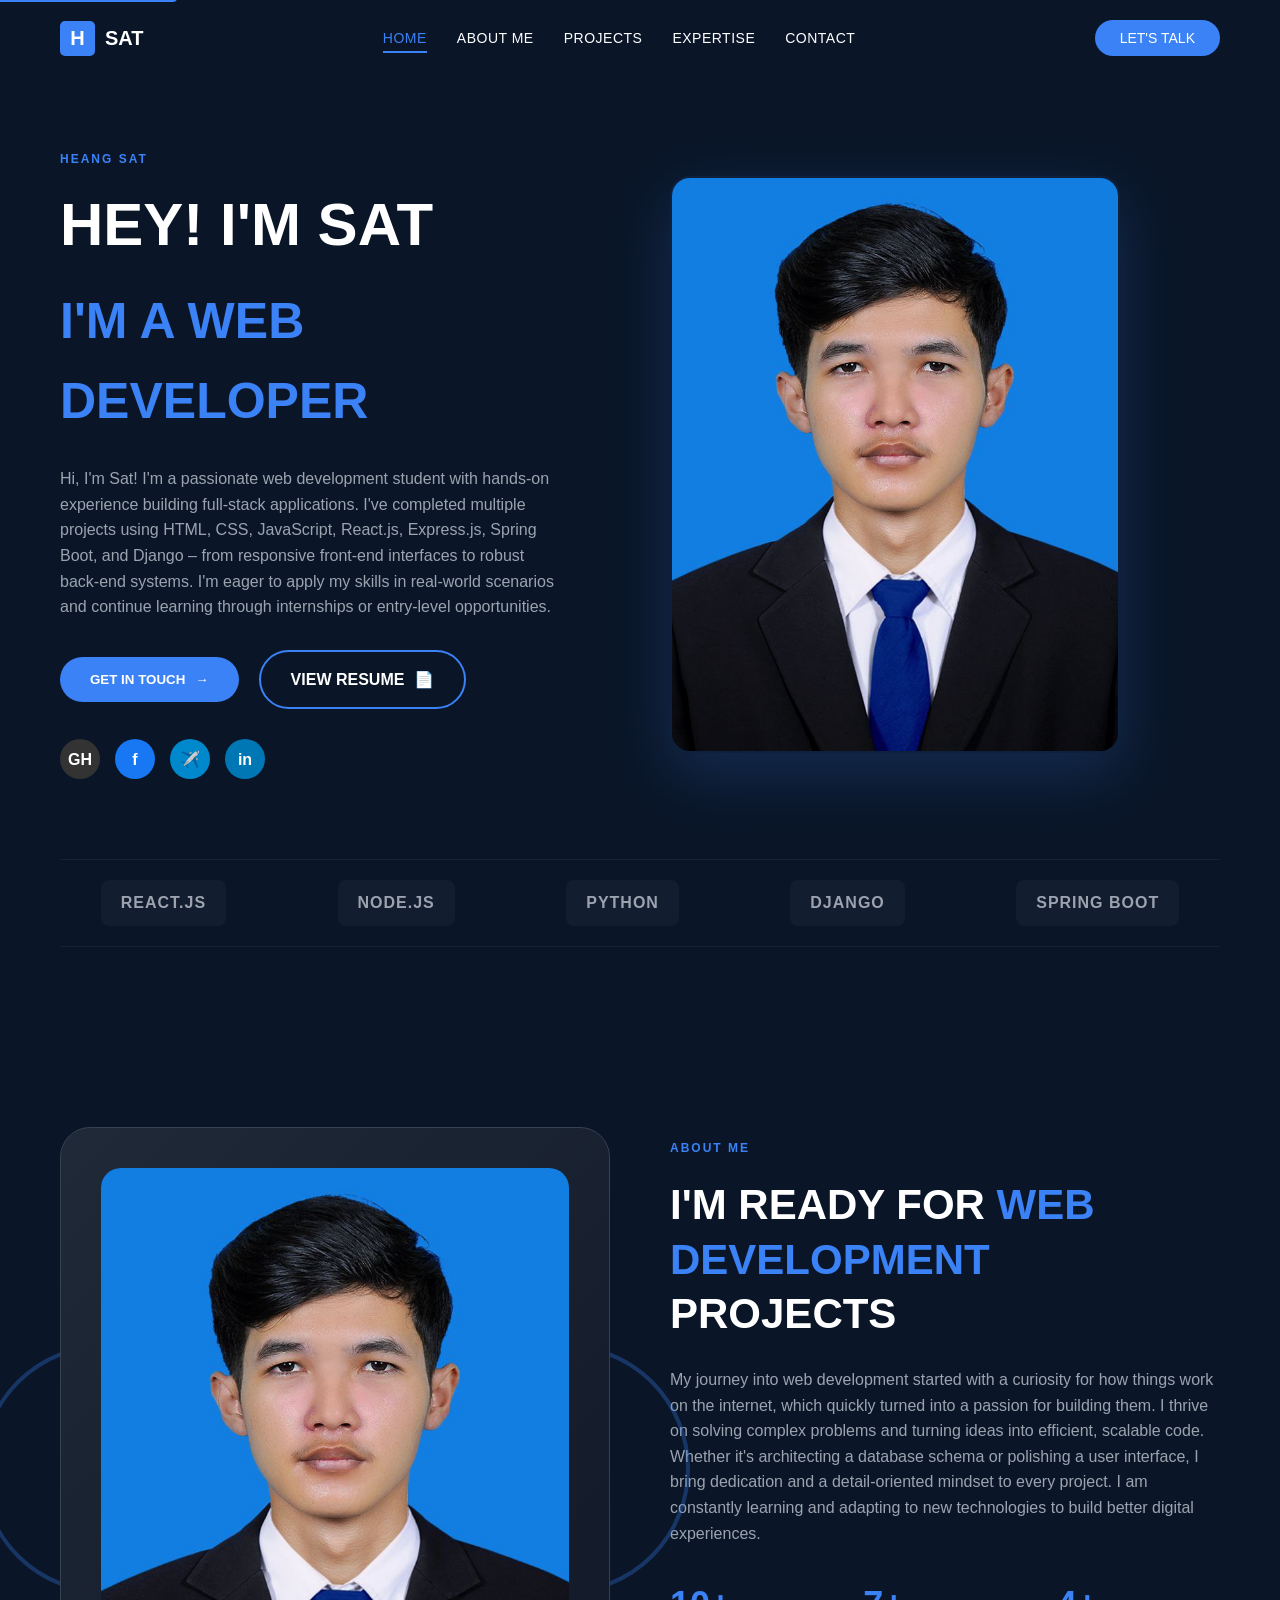
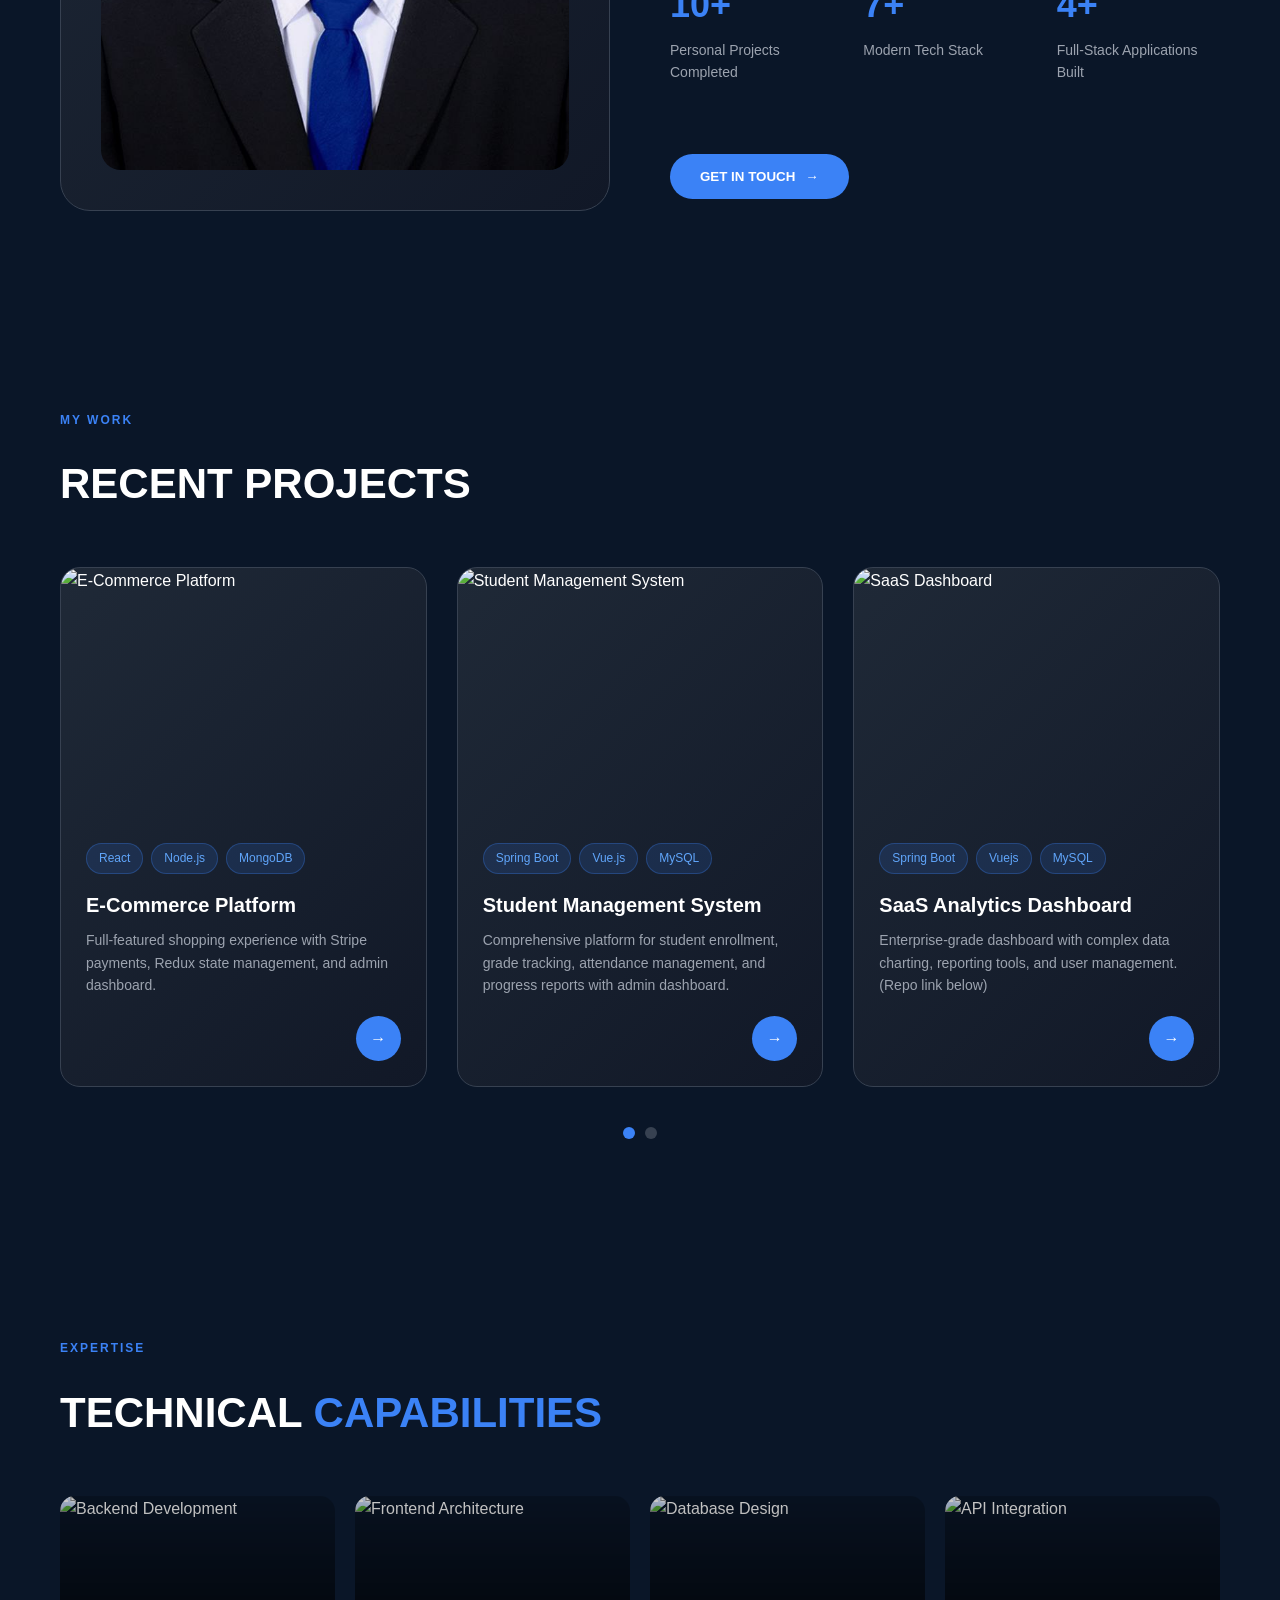
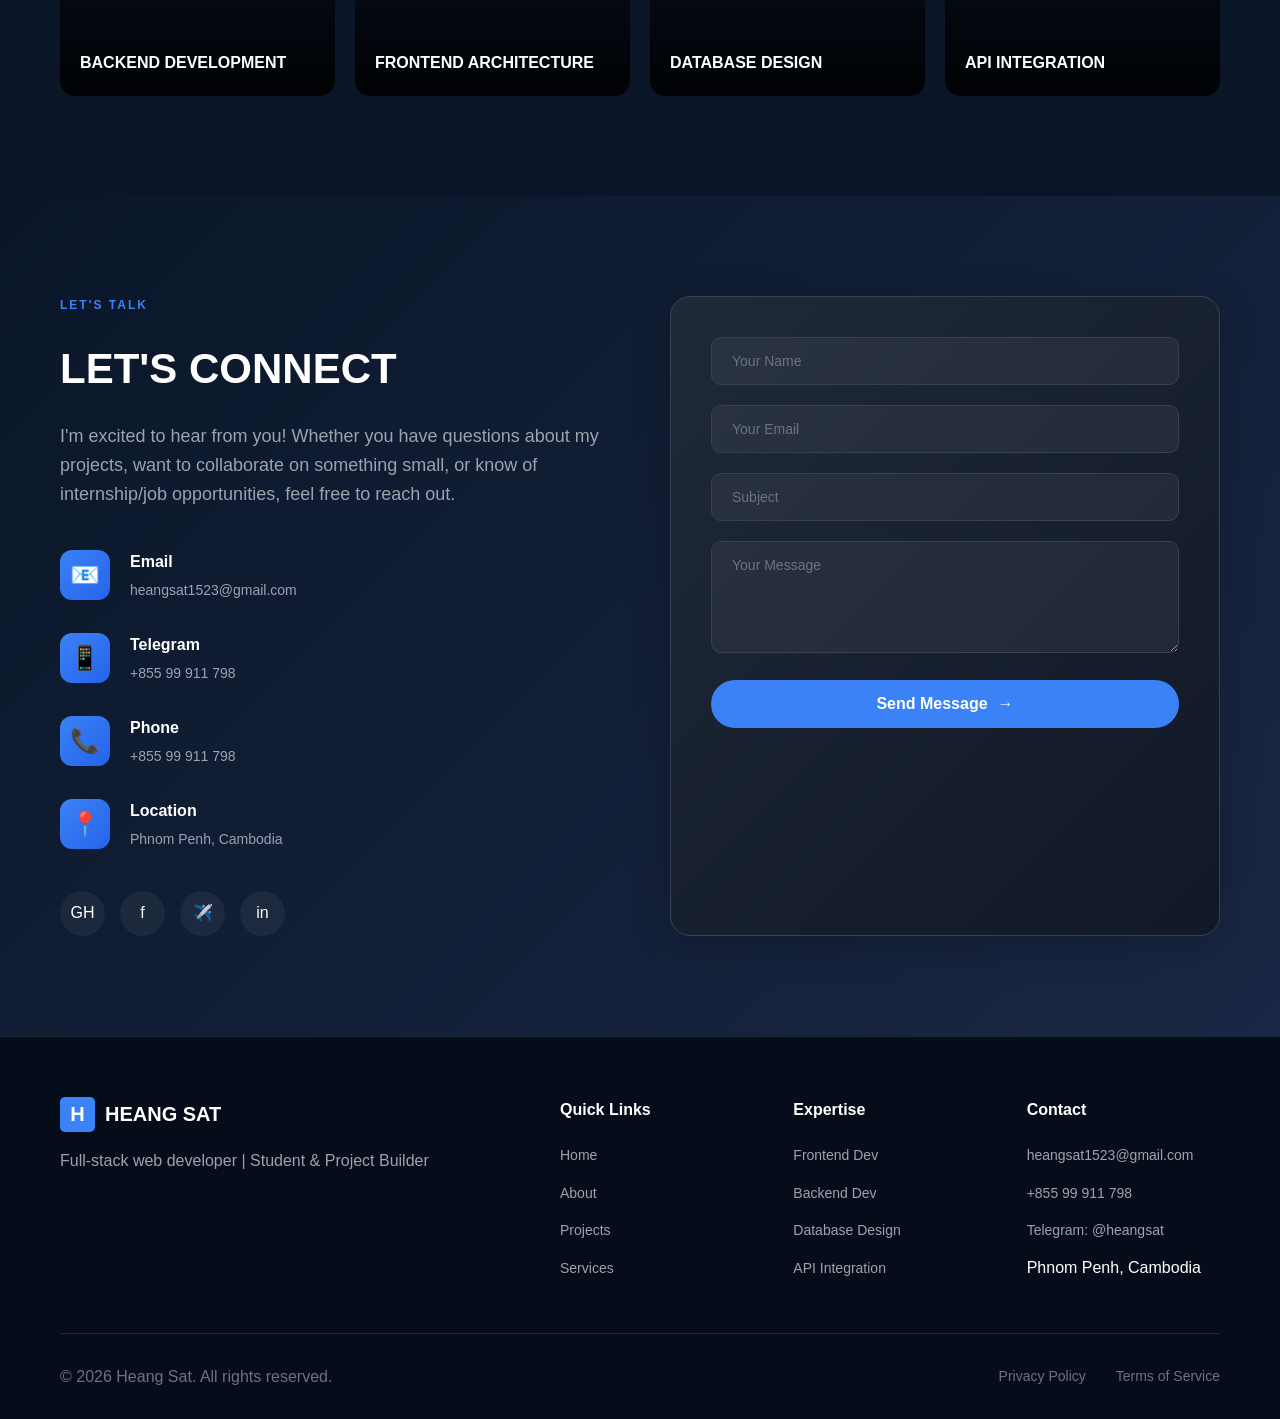
==== commit 5f3e5d4c: "fix" ====
--- a/index.html
+++ b/index.html
@@ -227,19 +227,20 @@
                     </div>
                     <div class="project-card">
                         <img
-                            src="https://images.unsplash.com/photo-1507925921958-8a62f3d1a50d?w=800&h=600&fit=crop"
-                            alt="Project Management Tool"
+                            src="https://images.unsplash.com/photo-1516321318423-f06f70a504f9?w=800&h=600&fit=crop"
+                            alt="Student Management System"
                         />
                         <div class="project-info">
                             <div class="project-tags">
-                                <span class="tag">Django</span>
-                                <span class="tag">React</span>
-                                <span class="tag">PostgreSQL</span>
-                            </div>
-                            <h3>Project Management Tool</h3>
+                                <span class="tag">Spring Boot</span>
+                                <span class="tag">Vue.js</span>
+                                <span class="tag">MySQL</span>
+                            </div>
+                            <h3>Student Management System</h3>
                             <p>
-                                Collaborative task management with drag-and-drop
-                                boards, team workspaces, and progress tracking.
+                                Comprehensive platform for student enrollment,
+                                grade tracking, attendance management, and
+                                progress reports with admin dashboard.
                             </p>
                             <div class="project-arrow">
                                 <a
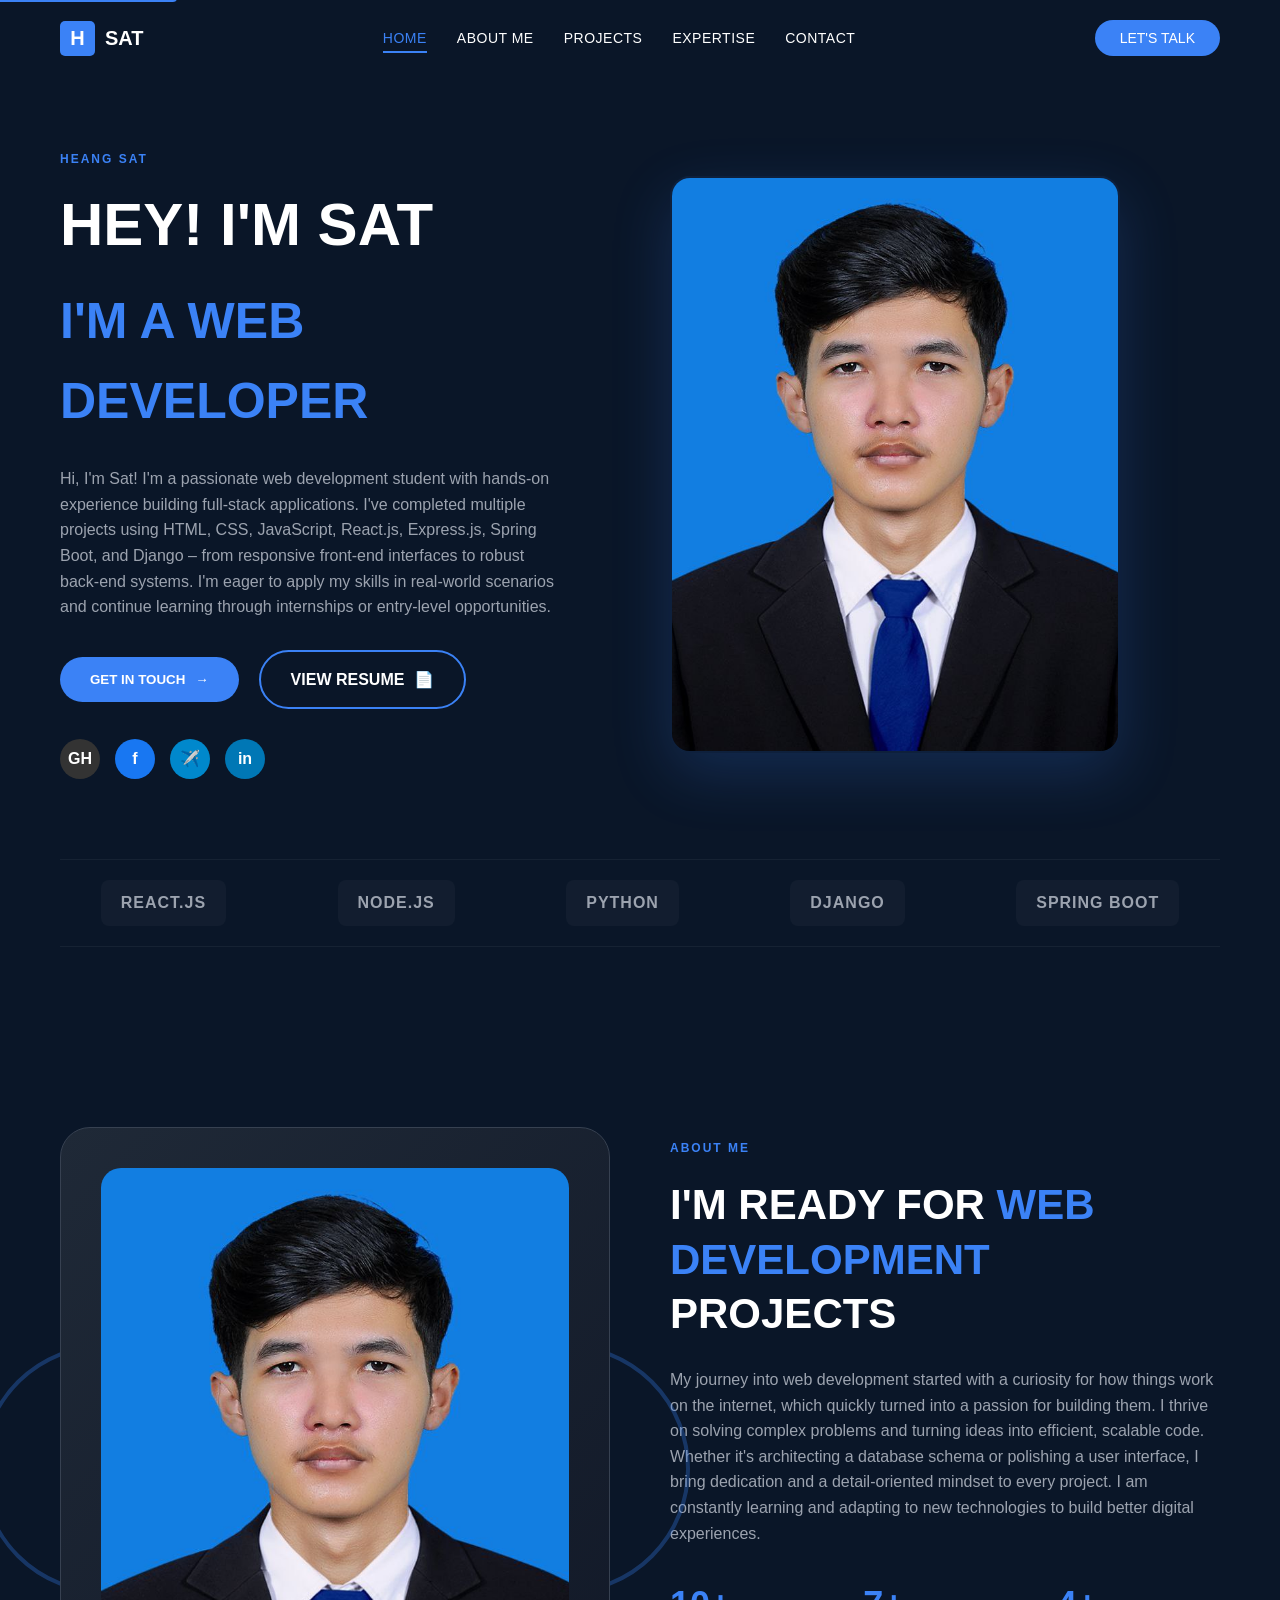
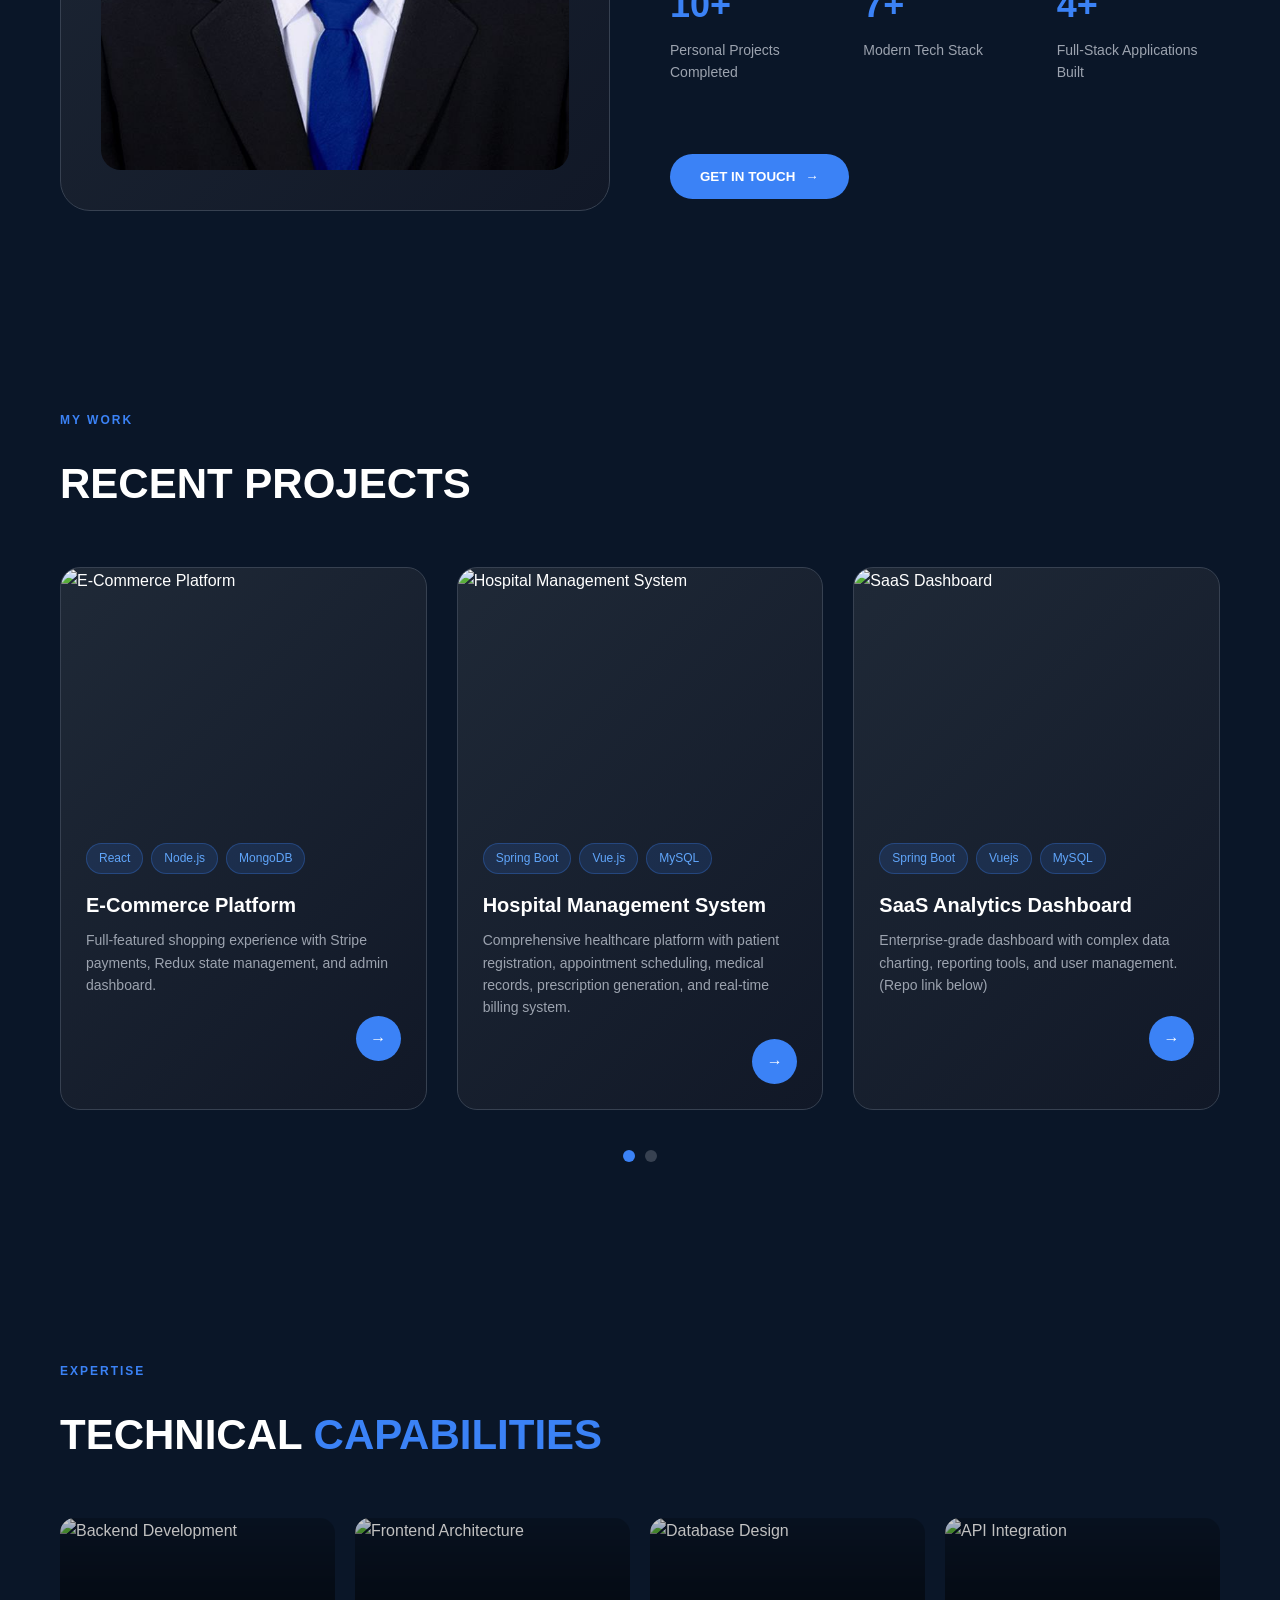
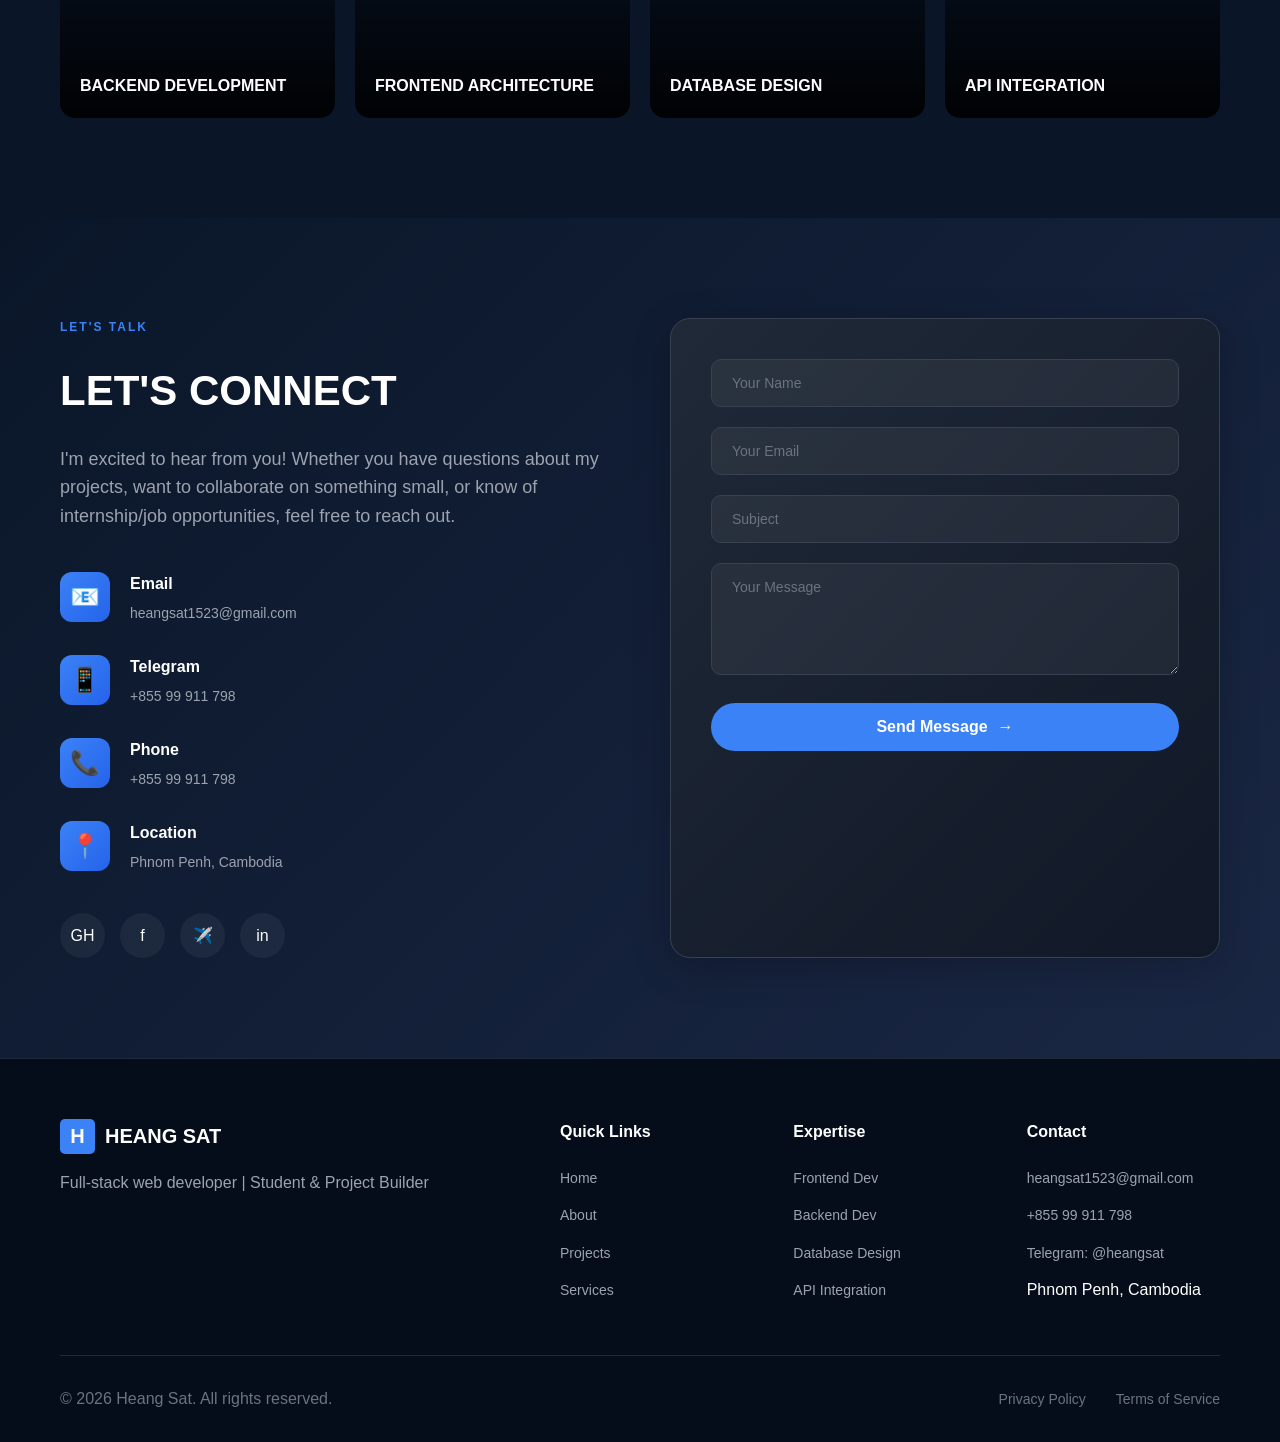
==== commit d48172b7: "update" ====
--- a/index.html
+++ b/index.html
@@ -227,8 +227,8 @@
                     </div>
                     <div class="project-card">
                         <img
-                            src="https://images.unsplash.com/photo-1516321318423-f06f70a504f9?w=800&h=600&fit=crop"
-                            alt="Student Management System"
+                            src="https://images.unsplash.com/photo-1576091160399-112ba8d25d1d?w=800&h=600&fit=crop"
+                            alt="Hospital Management System"
                         />
                         <div class="project-info">
                             <div class="project-tags">
@@ -236,11 +236,12 @@
                                 <span class="tag">Vue.js</span>
                                 <span class="tag">MySQL</span>
                             </div>
-                            <h3>Student Management System</h3>
+                            <h3>Hospital Management System</h3>
                             <p>
-                                Comprehensive platform for student enrollment,
-                                grade tracking, attendance management, and
-                                progress reports with admin dashboard.
+                                Comprehensive healthcare platform with patient
+                                registration, appointment scheduling, medical
+                                records, prescription generation, and real-time
+                                billing system.
                             </p>
                             <div class="project-arrow">
                                 <a
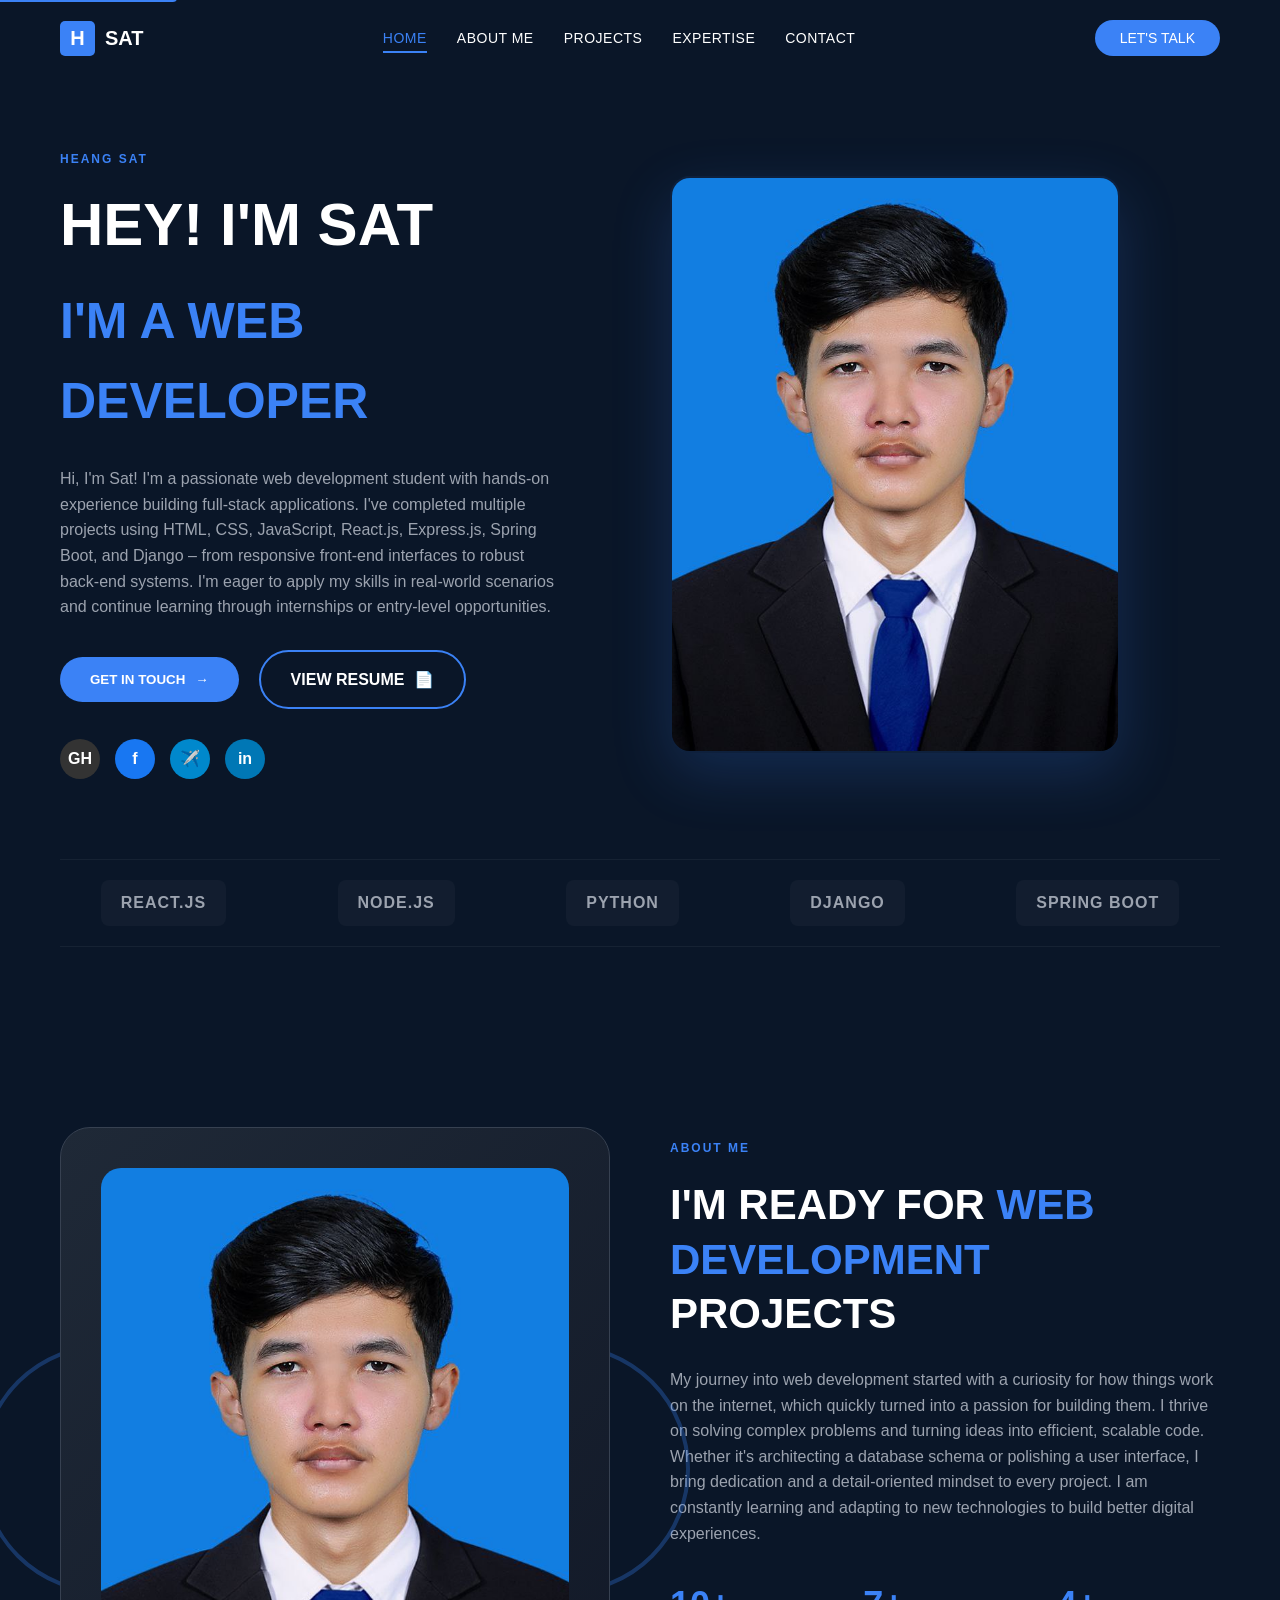
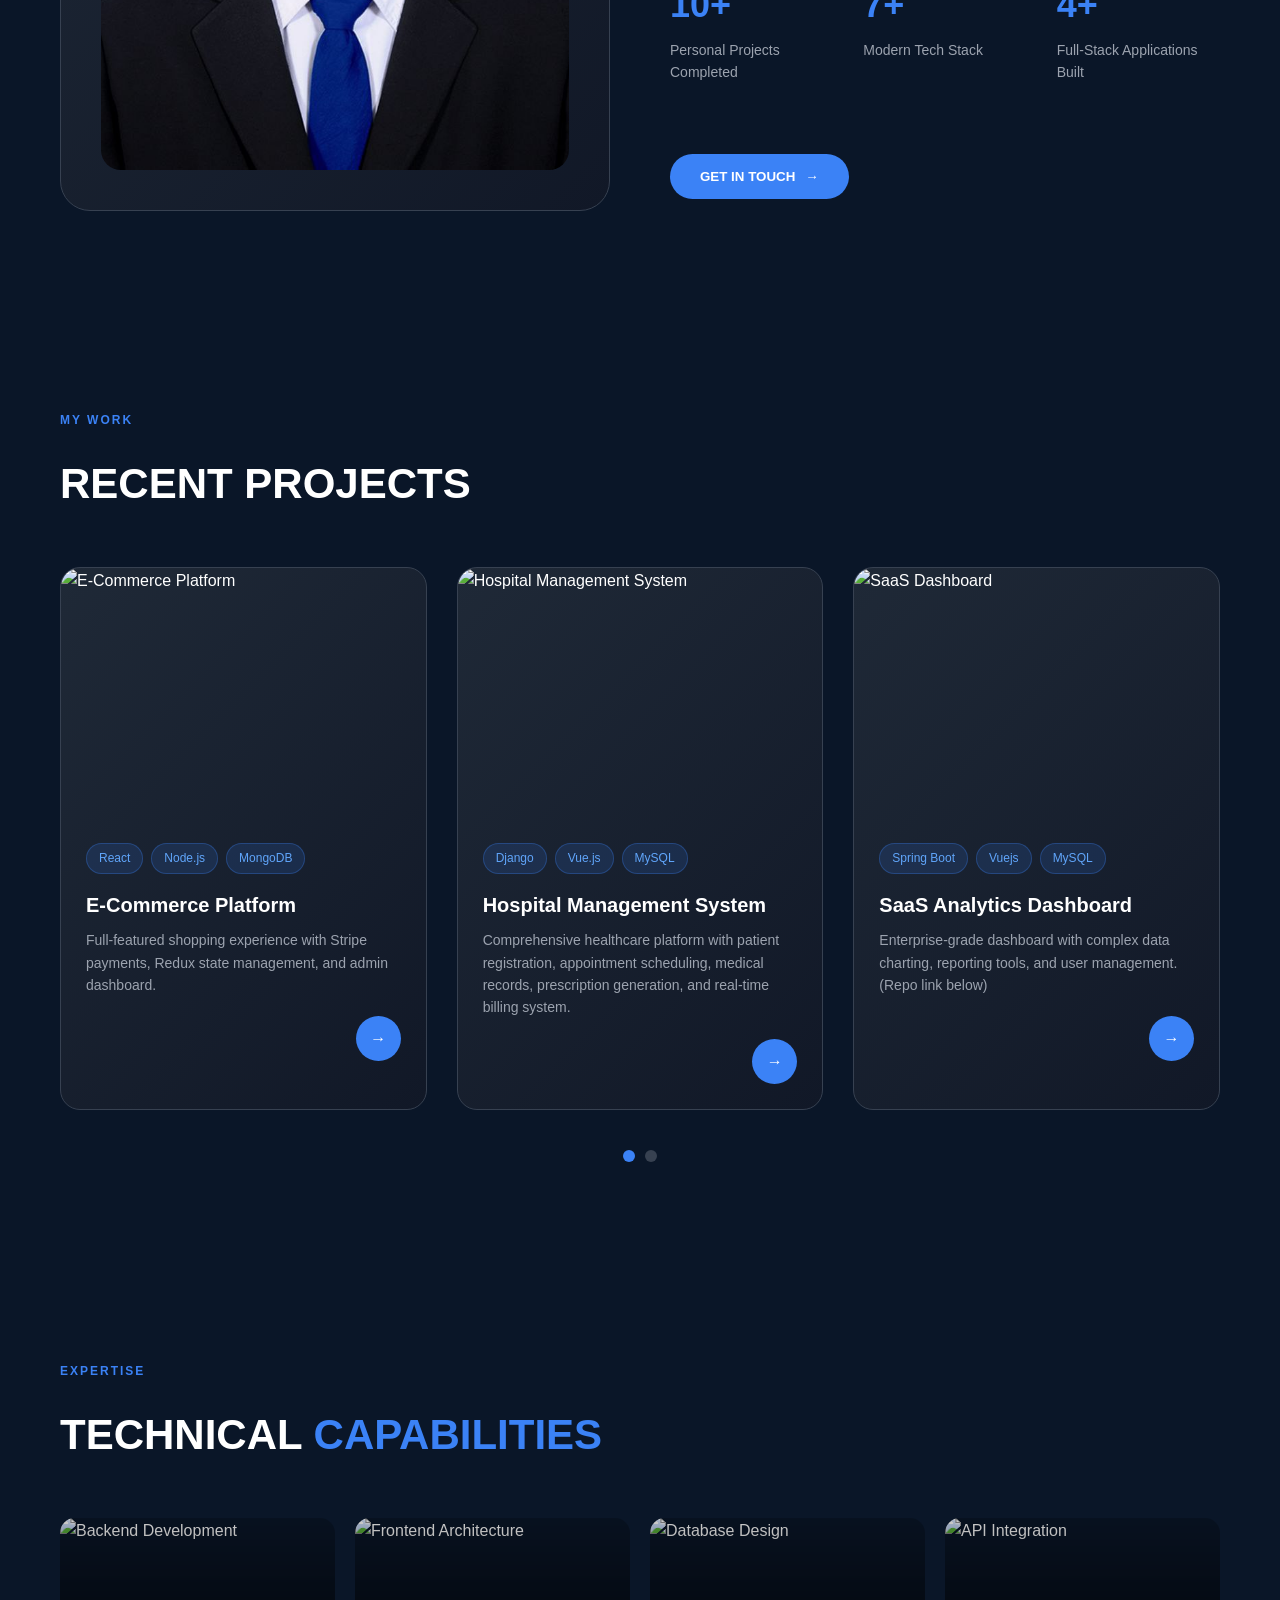
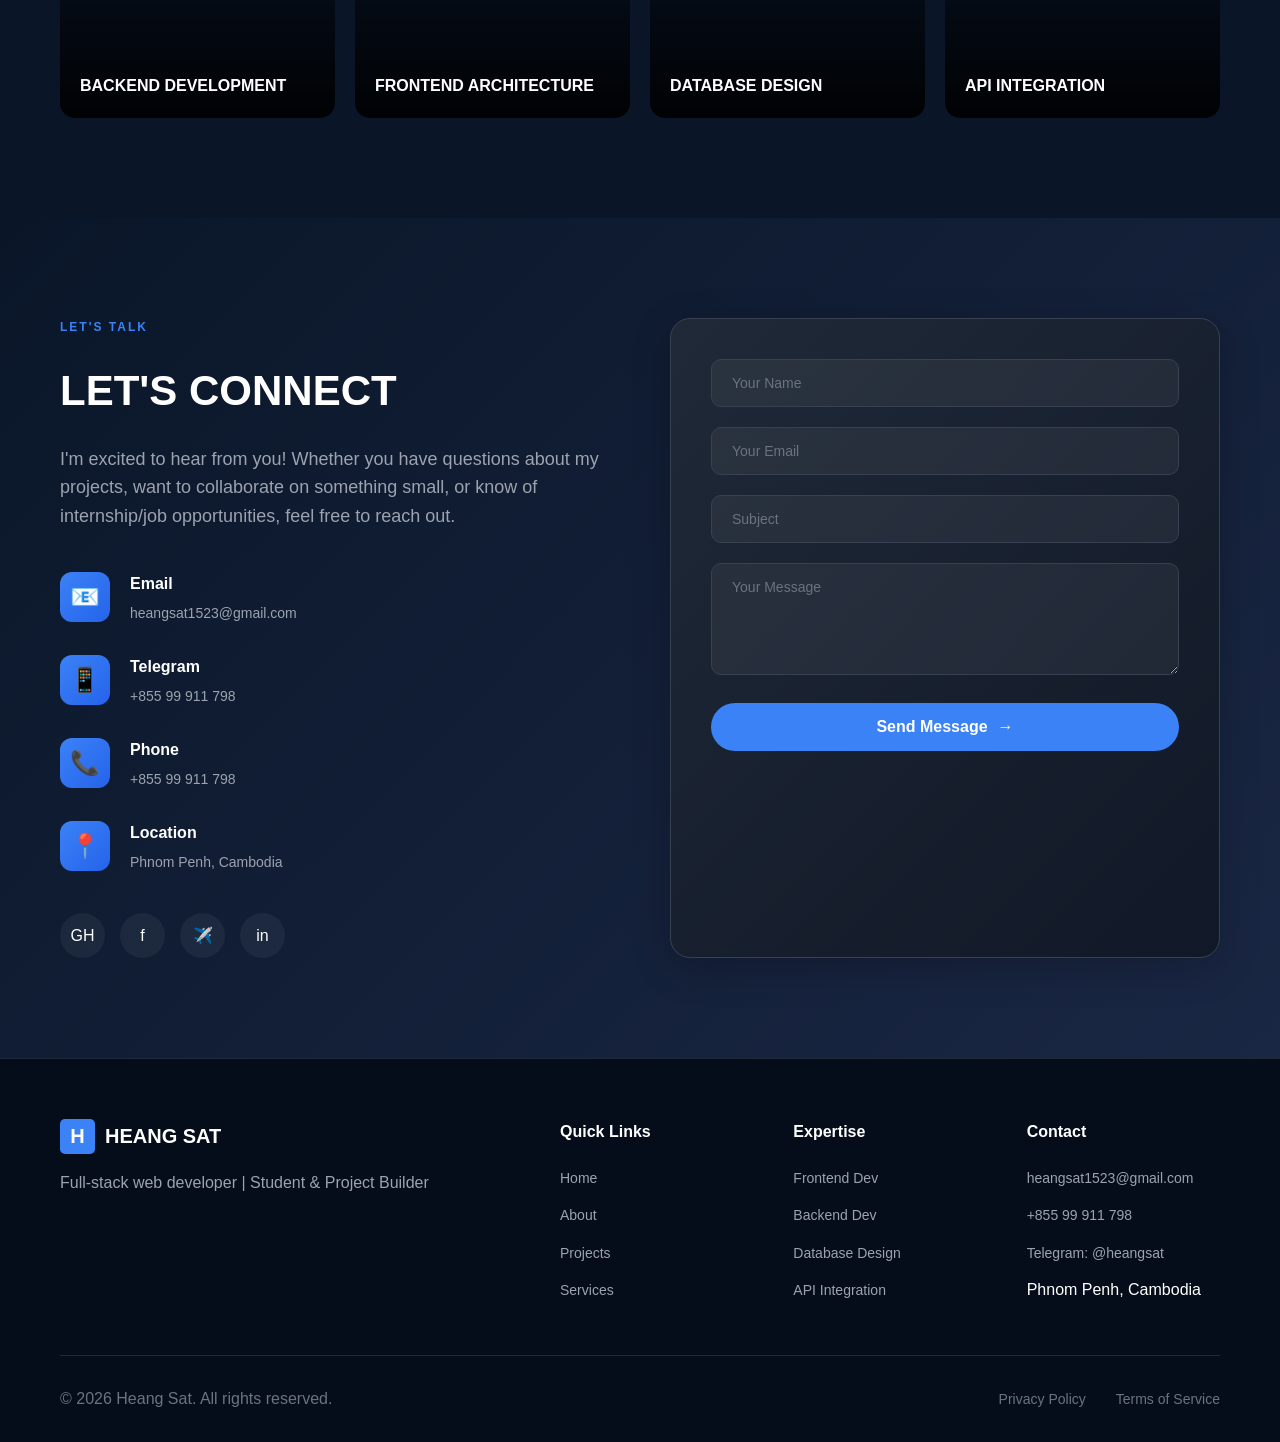
==== commit ff4b7361: "fix" ====
--- a/index.html
+++ b/index.html
@@ -232,7 +232,7 @@
                         />
                         <div class="project-info">
                             <div class="project-tags">
-                                <span class="tag">Spring Boot</span>
+                                <span class="tag">Django</span>
                                 <span class="tag">Vue.js</span>
                                 <span class="tag">MySQL</span>
                             </div>
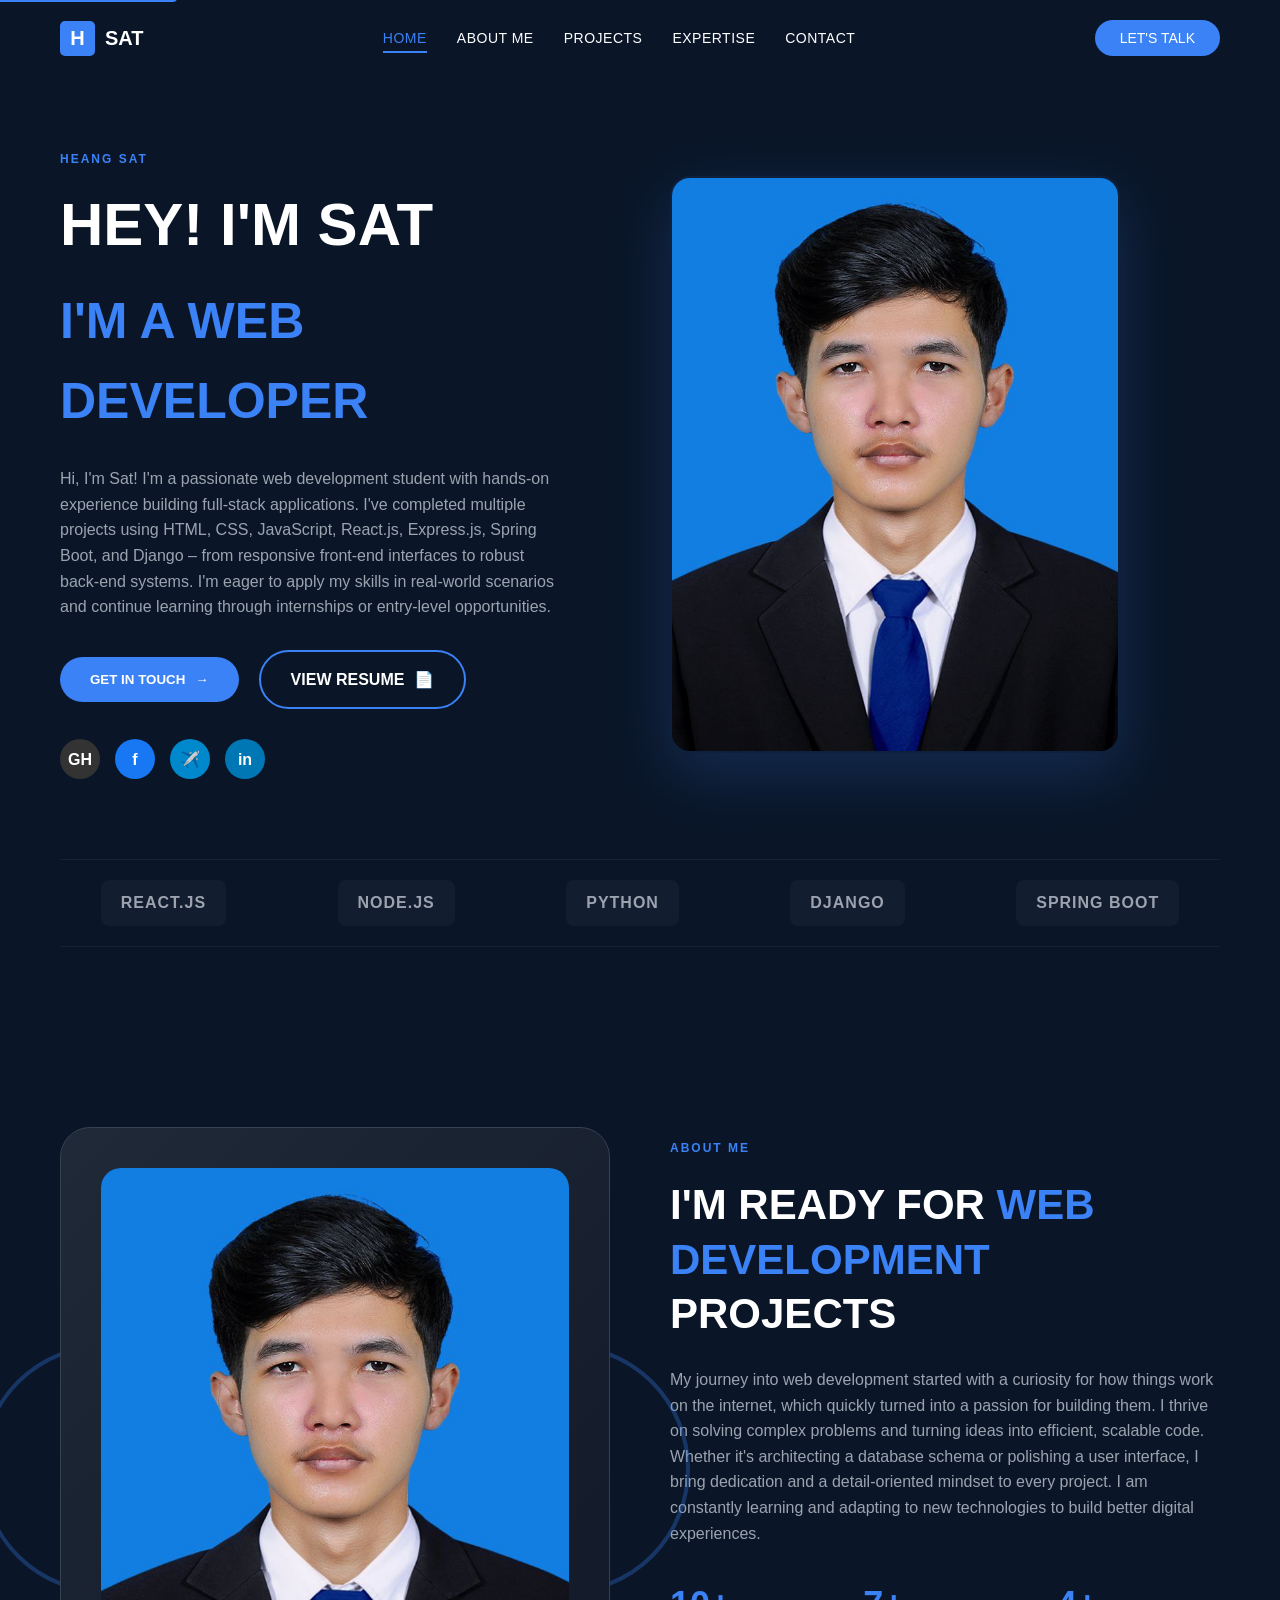
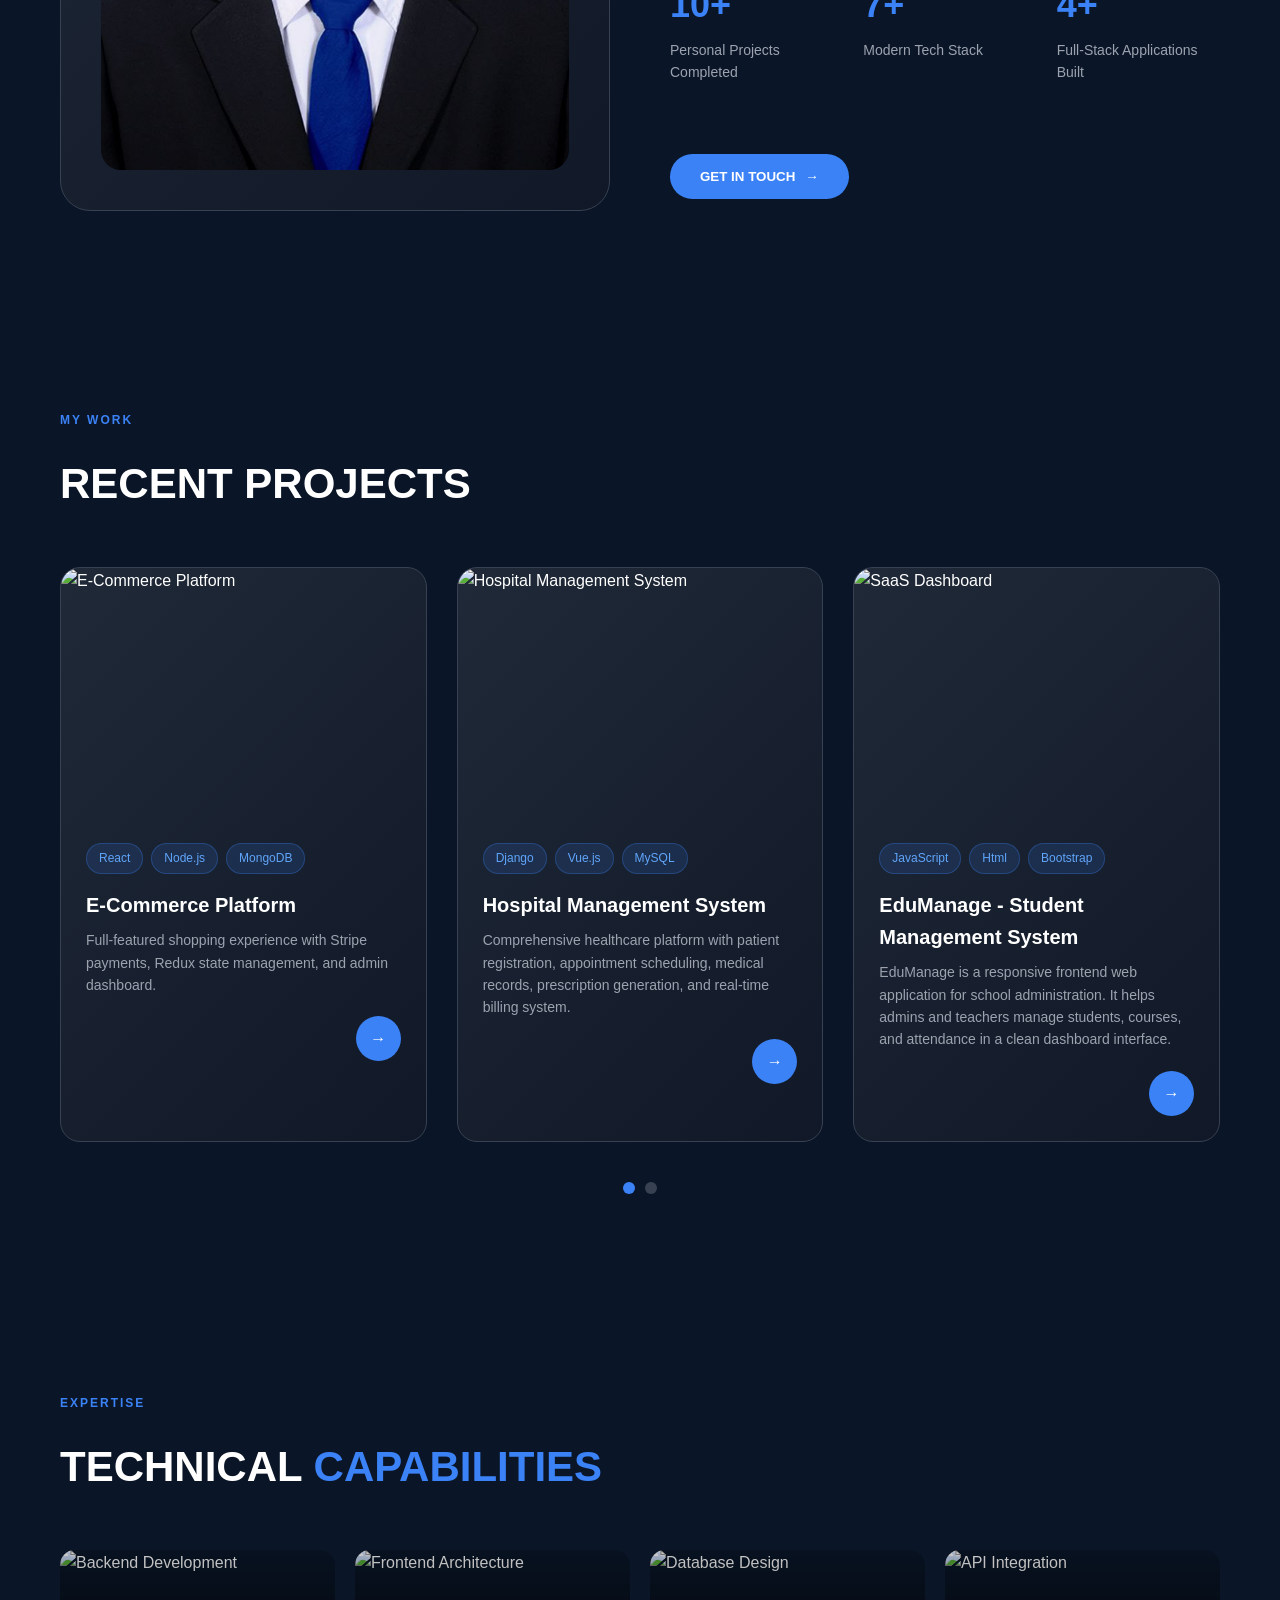
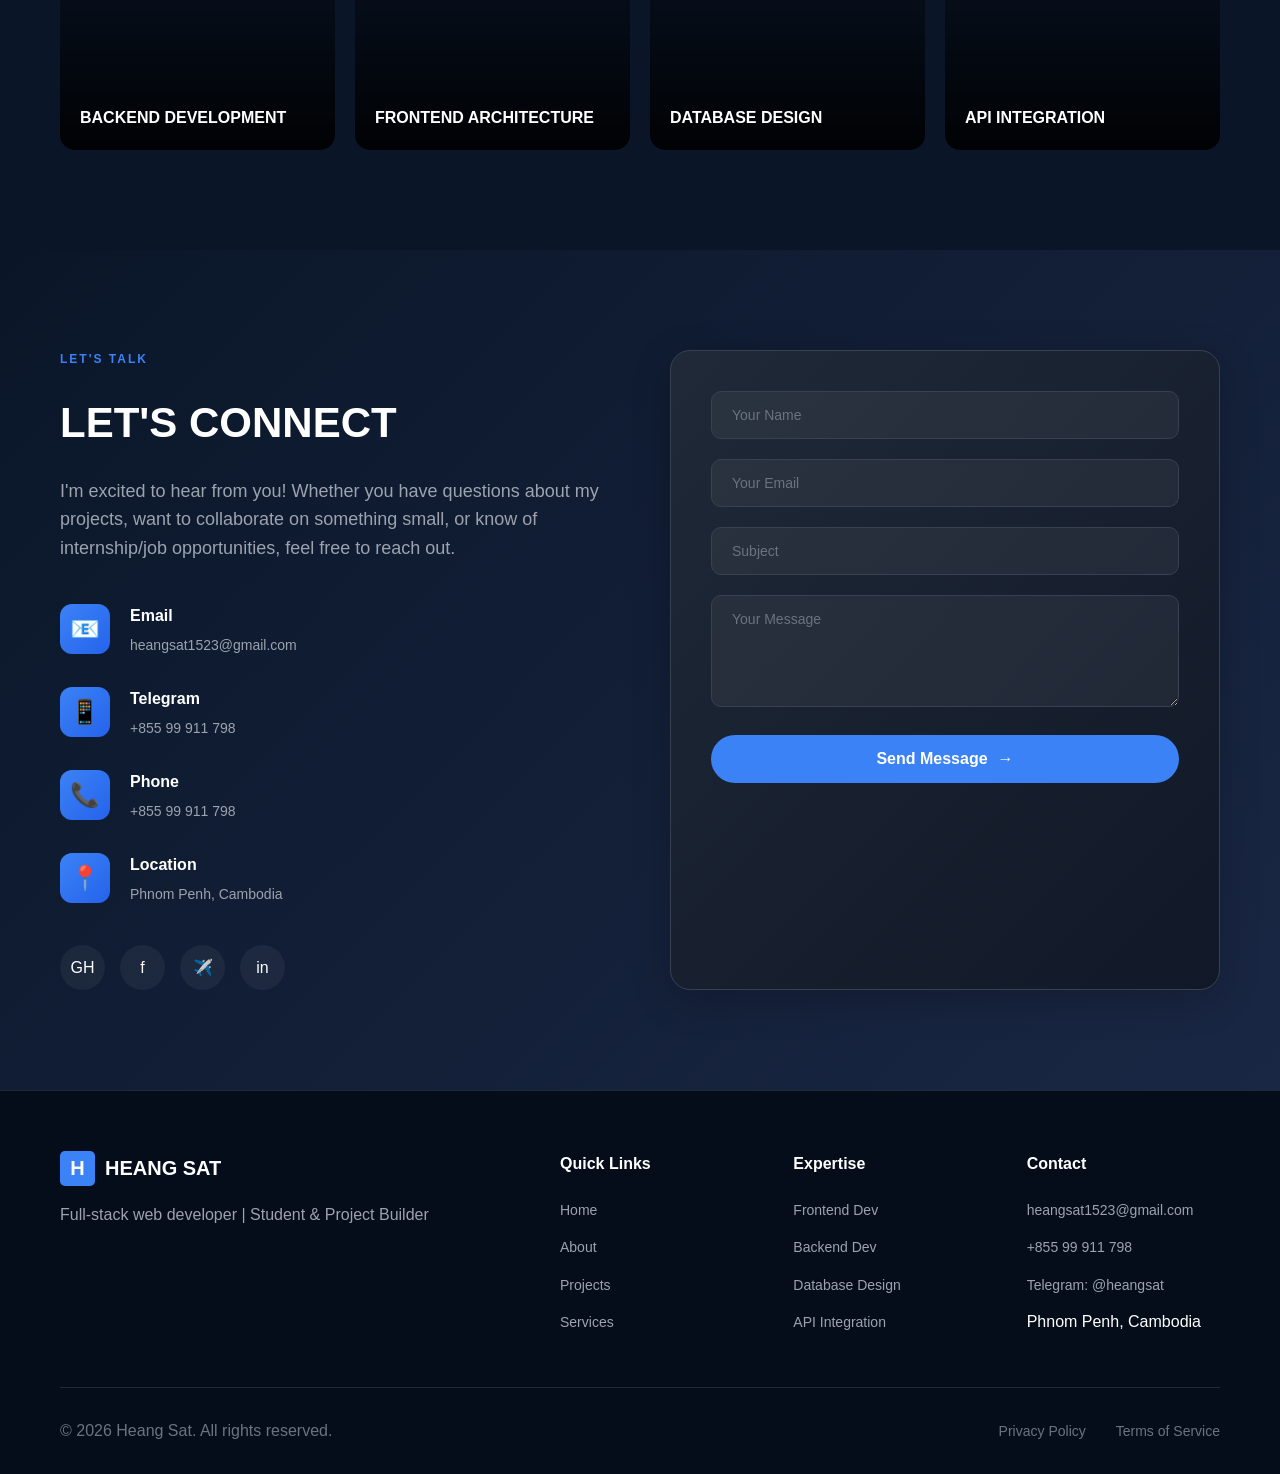
==== commit e0bc5e49: "fix" ====
--- a/index.html
+++ b/index.html
@@ -245,7 +245,7 @@
                             </p>
                             <div class="project-arrow">
                                 <a
-                                    href="https://github.com/heangsat"
+                                    href="https://heangsat.github.io/Vue_HMS_frontend/#/"
                                     target="_blank"
                                     >→</a
                                 >
@@ -259,15 +259,15 @@
                         />
                         <div class="project-info">
                             <div class="project-tags">
-                                <span class="tag">Spring Boot</span>
-                                <span class="tag">Vuejs</span>
-                                <span class="tag">MySQL</span>
-                            </div>
-                            <h3>SaaS Analytics Dashboard</h3>
+                                <span class="tag">JavaScript</span>
+                                <span class="tag">Html</span>
+                                <span class="tag">Bootstrap</span>
+                            </div>
+                            <h3>EduManage - Student Management System</h3>
                             <p>
-                                Enterprise-grade dashboard with complex data
-                                charting, reporting tools, and user management.
-                                (Repo link below)
+                               EduManage is a responsive frontend web application for school administration.
+                               It helps admins and teachers manage students, courses,
+                               and attendance in a clean dashboard interface.
                             </p>
                             <div class="project-arrow">
                                 <a
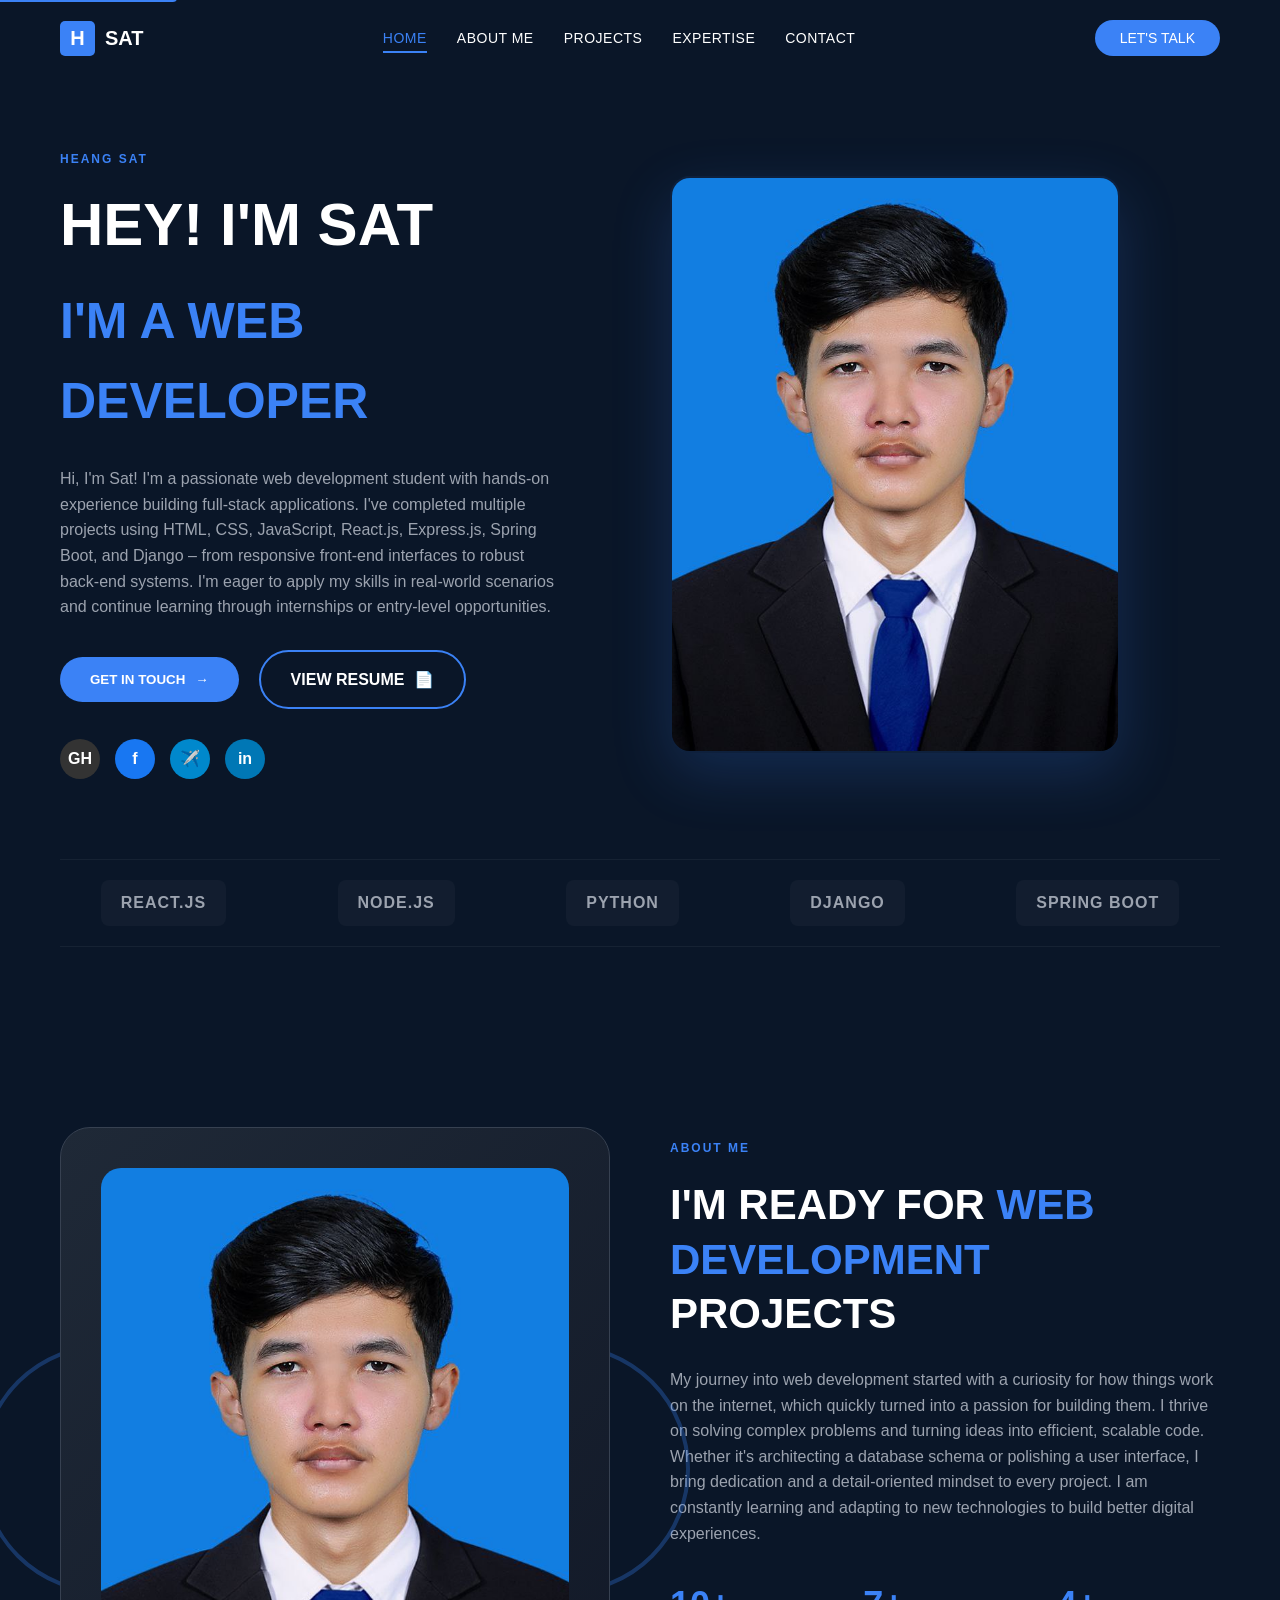
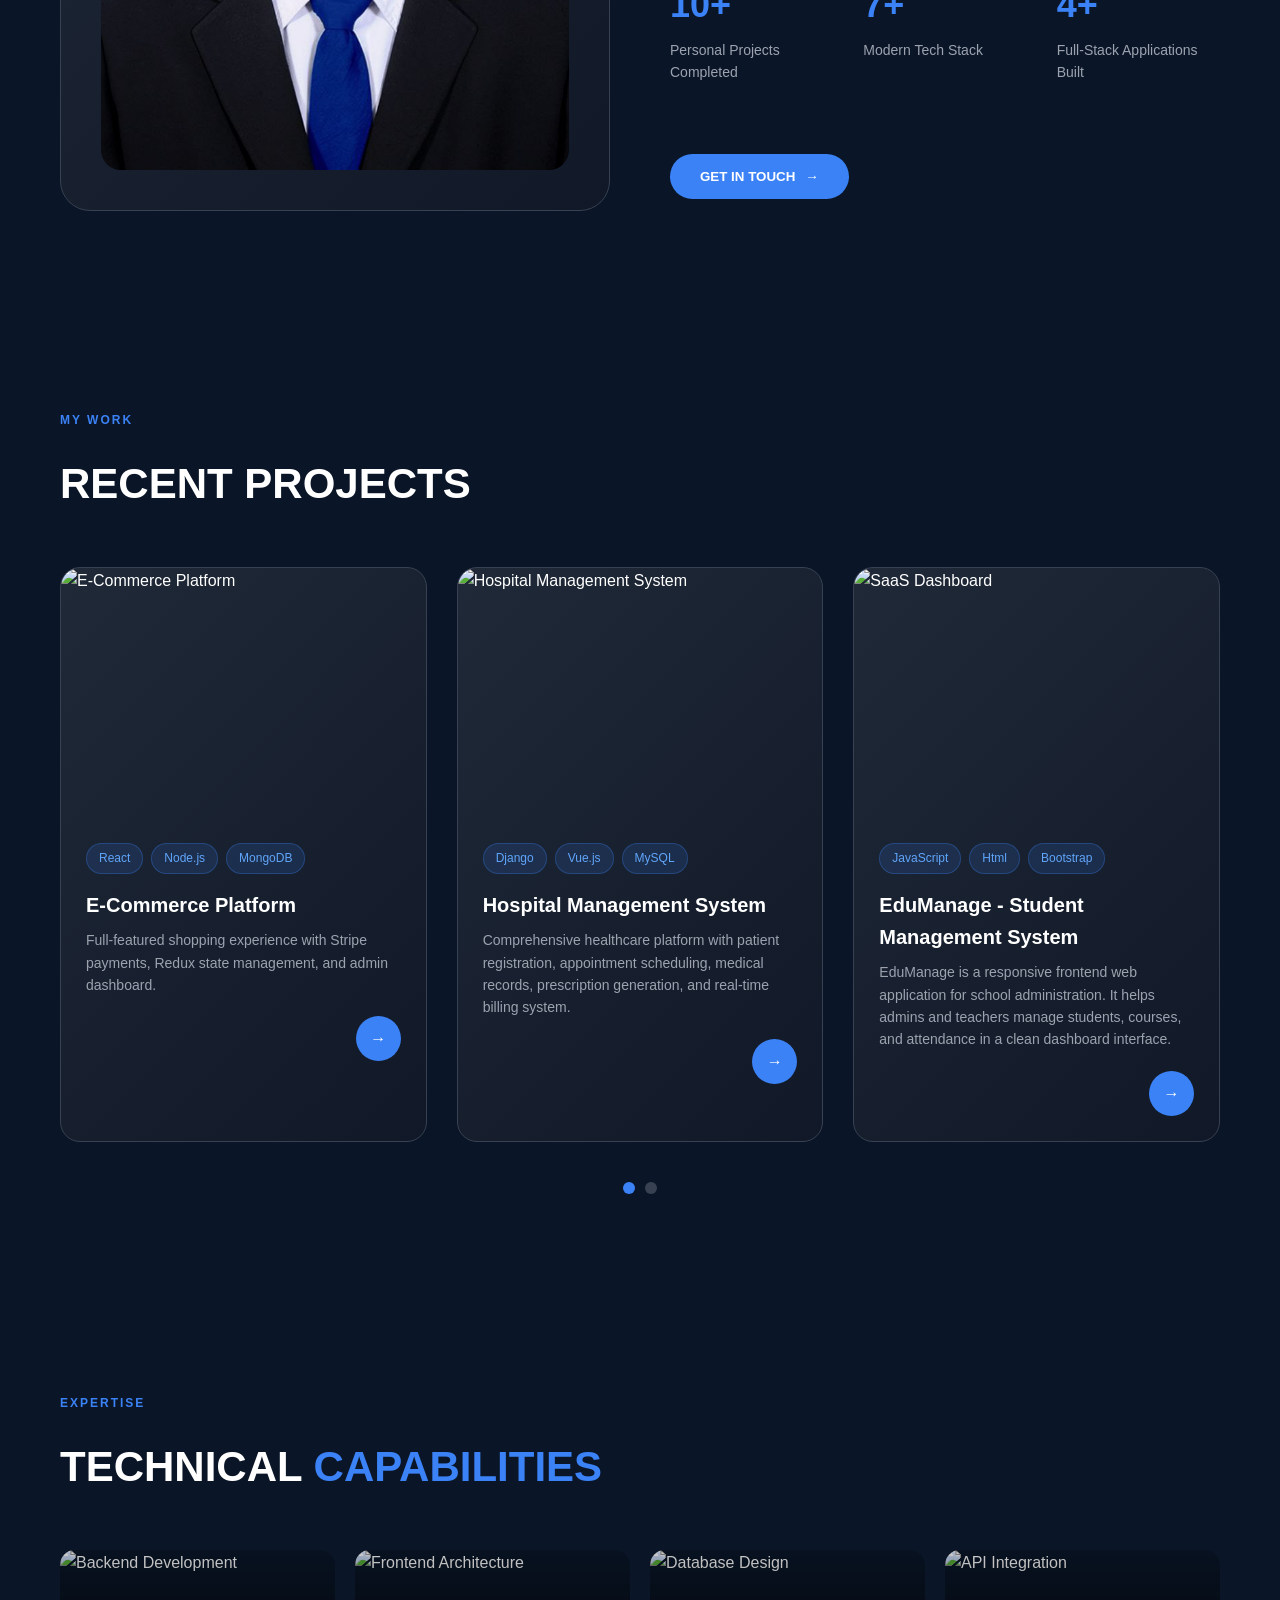
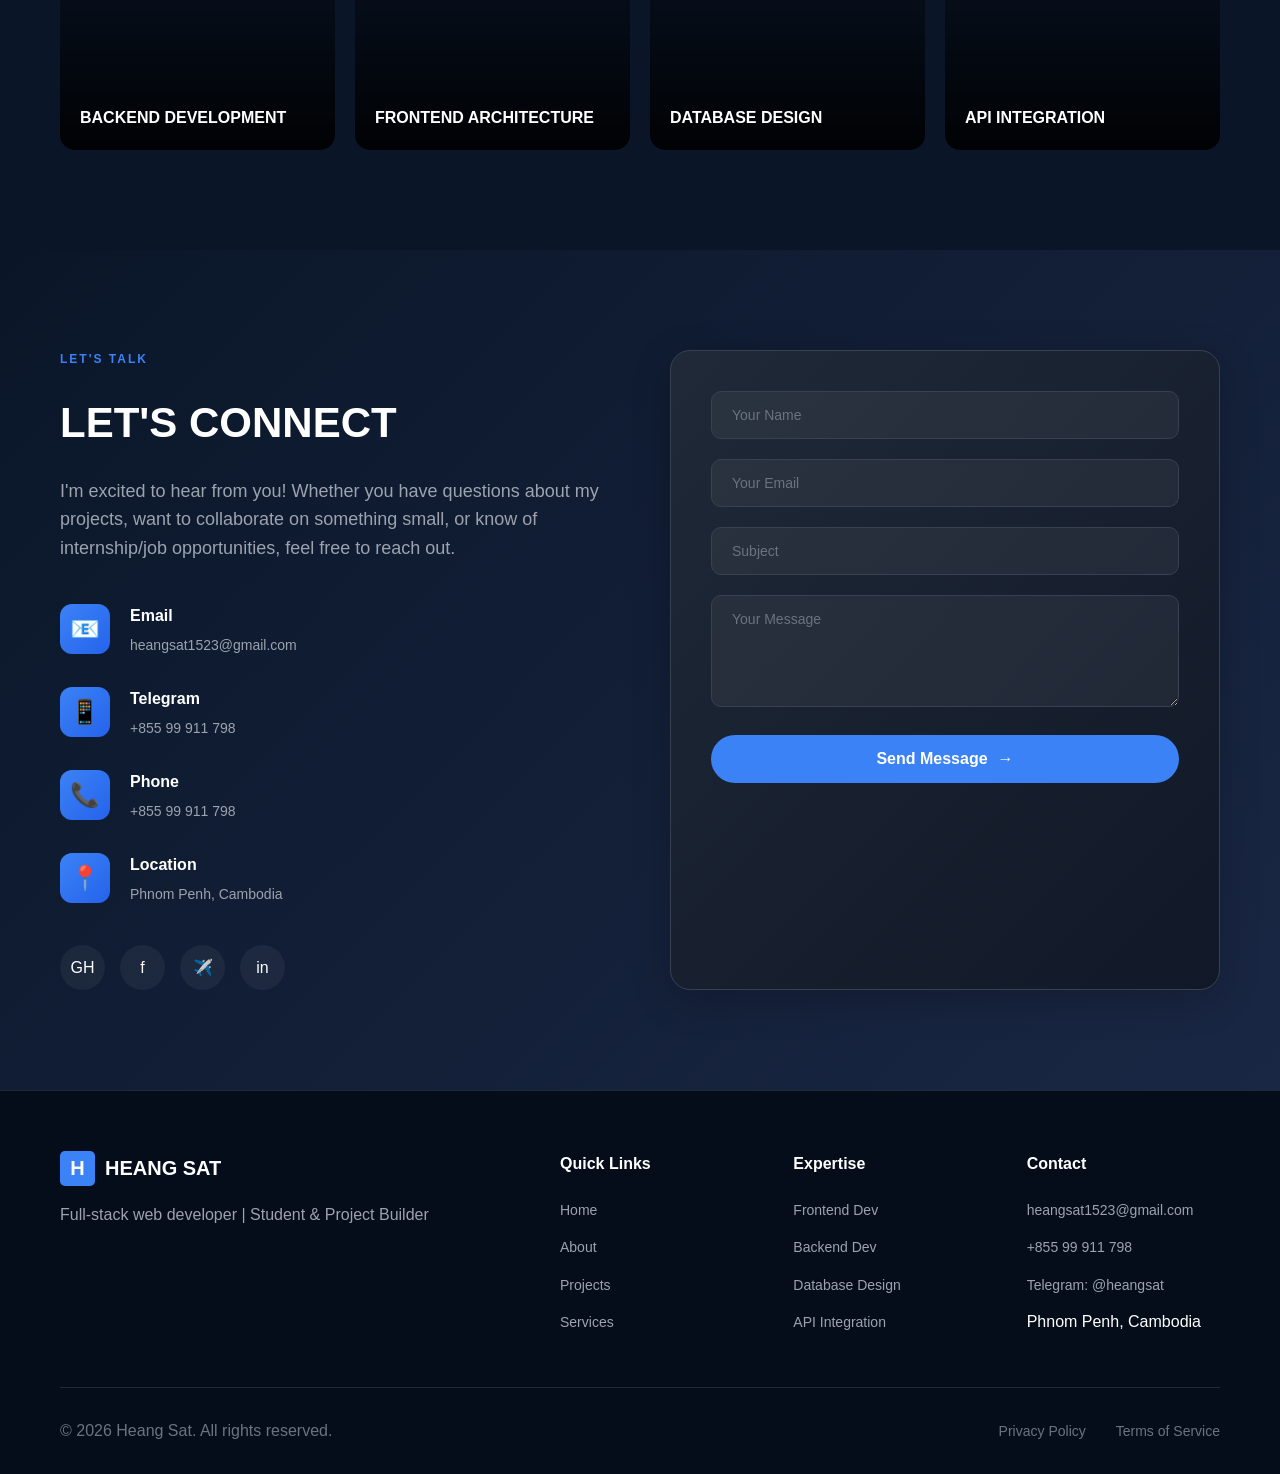
==== commit fd1560d0: "fix bug" ====
--- a/index.html
+++ b/index.html
@@ -271,7 +271,7 @@
                             </p>
                             <div class="project-arrow">
                                 <a
-                                    href="https://github.com/heangsat"
+                                    href="https://heangsat.github.io/Student_Management_system/"
                                     target="_blank"
                                     >→</a
                                 >
